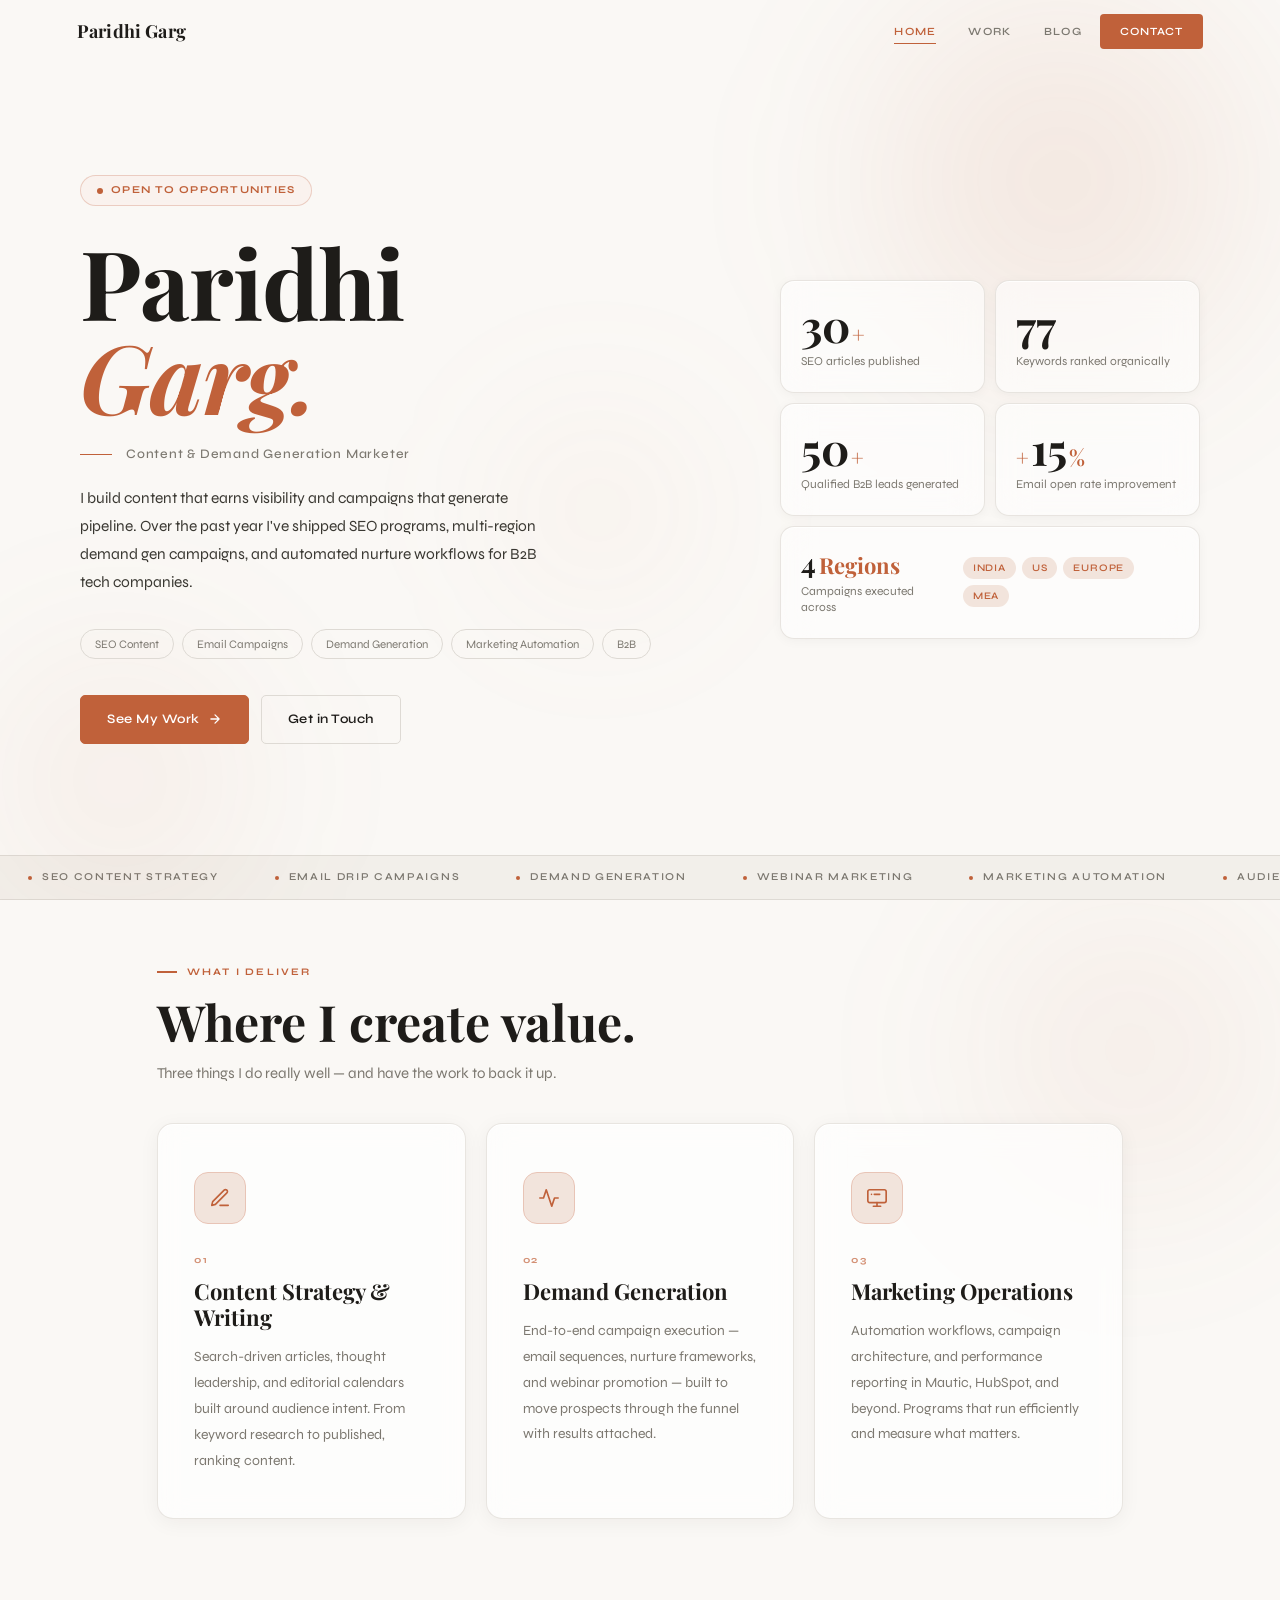
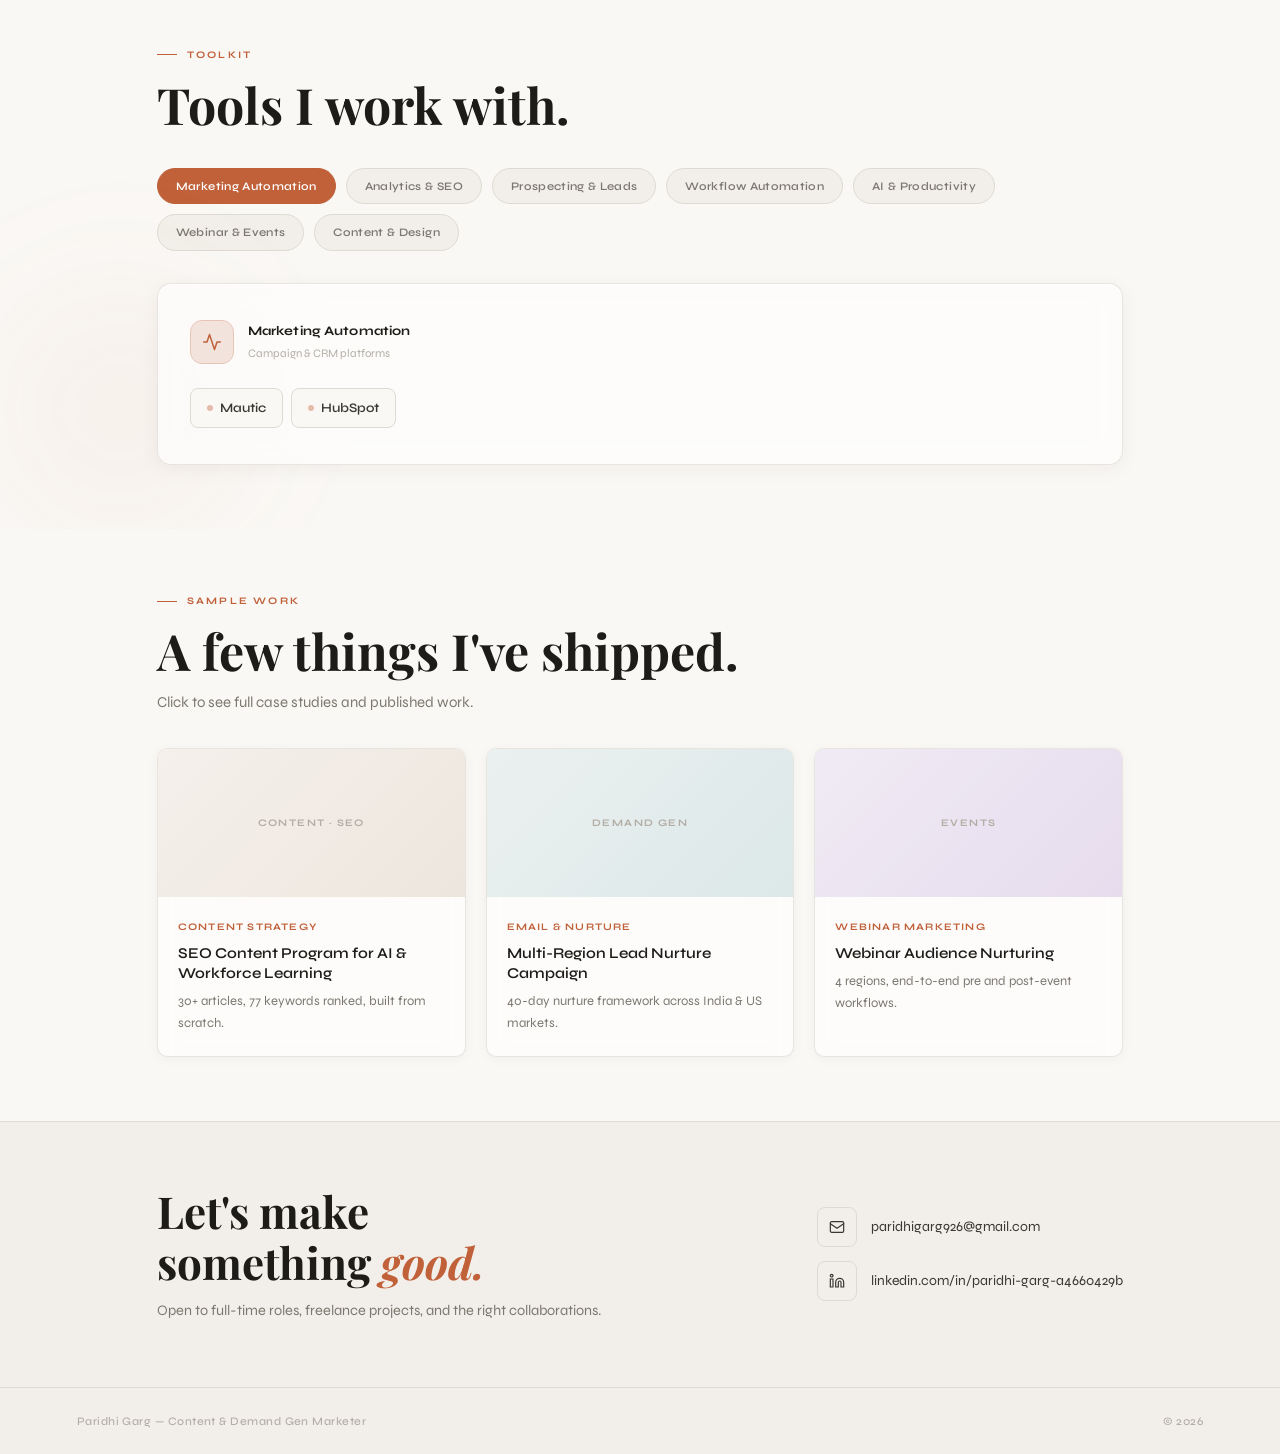
==== index.html @ 84b4db84 "Update index.html" ====
<!DOCTYPE html>
<html lang="en">
<head>
<meta charset="UTF-8">
<meta name="viewport" content="width=device-width, initial-scale=1.0">
<title>Paridhi Garg — Content & Demand Gen Marketer</title>
<link rel="preconnect" href="https://fonts.googleapis.com">
<link rel="preconnect" href="https://fonts.gstatic.com" crossorigin>
<link href="https://fonts.googleapis.com/css2?family=Playfair+Display:ital,wght@0,400;0,700;1,400;1,700&family=Syne:wght@400;500;600;700&display=swap" rel="stylesheet">
<style>
*,*::before,*::after{box-sizing:border-box;margin:0;padding:0}

:root{
  /* Palette: warm ivory + deep charcoal + terracotta accent */
  --bg:        #faf8f5;
  --bg2:       #f2efea;
  --bg3:       #e9e4dc;
  --ink:       #1e1c19;
  --ink2:      #3a3832;
  --ink3:      #7c7870;
  --ink4:      #b2ada5;
  --accent:    #c0613a;   /* terracotta */
  --accent2:   #a34f2e;
  --accent-l:  #f2e4dc;
  --accent-l2: #f9f0eb;
  --rule:      #dedad4;
  --serif:     'Playfair Display', Georgia, serif;
  --sans:      'Syne', system-ui, sans-serif;
}

html{scroll-behavior:smooth}
body{font-family:var(--sans);background:var(--bg);color:var(--ink);font-size:16px;line-height:1.6;-webkit-font-smoothing:antialiased;overflow-x:hidden}

/* ─── CURSOR ─── */
#cur{position:fixed;width:8px;height:8px;background:var(--accent);border-radius:50%;pointer-events:none;z-index:9000;transform:translate(-50%,-50%);transition:width .2s,height .2s,opacity .3s}
#cur-r{position:fixed;width:32px;height:32px;border:1.5px solid var(--accent);border-radius:50%;pointer-events:none;z-index:8999;transform:translate(-50%,-50%);opacity:.35;transition:left .12s ease,top .12s ease,width .2s,height .2s}
body:not(:hover) #cur,body:not(:hover) #cur-r{opacity:0}

/* ─── NAV ─── */
nav{
  position:fixed;top:0;left:0;right:0;z-index:200;
  height:64px;padding:0 clamp(24px,6vw,80px);
  display:flex;align-items:center;justify-content:space-between;
  transition:background .3s,border-color .3s;
  border-bottom:1px solid transparent;
  background:rgba(250,248,245,0);
}
nav.solid{background:rgba(250,248,245,.75);backdrop-filter:blur(20px);-webkit-backdrop-filter:blur(20px);border-color:rgba(222,218,212,.6)}
.nav-logo{
  font-family:var(--serif);font-size:18px;font-weight:700;
  color:var(--ink);text-decoration:none;letter-spacing:.01em;cursor:pointer
}
.nav-links{display:flex;align-items:center;gap:4px;list-style:none}
.nav-links li a{
  display:block;padding:8px 14px;
  font-size:11px;font-weight:600;letter-spacing:.12em;text-transform:uppercase;
  color:var(--ink3);text-decoration:none;cursor:pointer;
  position:relative;transition:color .2s
}
.nav-links li a::after{
  content:'';position:absolute;bottom:4px;left:14px;right:14px;
  height:1.5px;background:var(--accent);
  transform:scaleX(0);transform-origin:left;transition:transform .25s
}
.nav-links li a:hover{color:var(--ink)}
.nav-links li a.on{color:var(--accent)}
.nav-links li a.on::after{transform:scaleX(1)}
.nav-contact-btn{
  background:var(--accent);color:#fff !important;
  border-radius:4px;padding:9px 20px !important;
  letter-spacing:.08em !important;
  transition:background .2s,transform .15s !important
}
.nav-contact-btn:hover{background:var(--accent2) !important;transform:translateY(-1px)}
.nav-contact-btn::after{display:none !important}

/* ─── PAGE SYSTEM ─── */
.pg{display:none;min-height:100vh}
.pg.show{display:block}

/* ─── FADE IN ─── */
@keyframes fadeUp{from{opacity:0;transform:translateY(20px)}to{opacity:1;transform:translateY(0)}}
.pg.show>*{animation:fadeUp .45s cubic-bezier(.22,1,.36,1) both}
.pg.show>*:nth-child(2){animation-delay:.06s}
.pg.show>*:nth-child(3){animation-delay:.12s}
.pg.show>*:nth-child(4){animation-delay:.18s}
.pg.show>*:nth-child(5){animation-delay:.24s}

/* ─── SCROLL REVEAL ─── */
.rv{opacity:0;transform:translateY(22px);transition:opacity .55s ease,transform .55s ease}
.rv.in{opacity:1;transform:none}
.rv-l{opacity:0;transform:translateX(-22px);transition:opacity .55s ease,transform .55s ease}
.rv-l.in{opacity:1;transform:none}
.rv-r{opacity:0;transform:translateX(22px);transition:opacity .55s ease,transform .55s ease}
.rv-r.in{opacity:1;transform:none}

/* ─── SHARED ─── */
.wrap{max-width:1120px;margin:0 auto;padding:0 clamp(24px,6vw,80px)}
.eyebrow{
  font-size:10px;font-weight:700;letter-spacing:.22em;text-transform:uppercase;
  color:var(--accent);margin-bottom:14px;
  display:flex;align-items:center;gap:10px
}
.eyebrow::before{content:'';width:20px;height:1.5px;background:var(--accent);flex-shrink:0}
.sec-title{font-family:var(--serif);font-size:clamp(30px,4vw,50px);font-weight:700;line-height:1.1;color:var(--ink);margin-bottom:12px}
.sec-sub{font-size:15px;color:var(--ink3);font-weight:400;line-height:1.7;max-width:520px;margin-bottom:0}
hr.rule{border:none;border-top:1px solid var(--rule);margin:0 clamp(24px,6vw,80px)}

/* ─── TICKER ─── */
.ticker{overflow:hidden;background:var(--bg2);border-top:1px solid var(--rule);border-bottom:1px solid var(--rule);padding:13px 0}
.tick-track{display:flex;width:max-content;animation:tick 26s linear infinite}
.tick-track:hover{animation-play-state:paused}
.tick-item{display:flex;align-items:center;gap:10px;padding:0 28px;white-space:nowrap;font-size:10.5px;font-weight:600;letter-spacing:.16em;text-transform:uppercase;color:var(--ink3)}
.tick-dot{width:4px;height:4px;background:var(--accent);border-radius:50%;flex-shrink:0}
@keyframes tick{from{transform:translateX(0)}to{transform:translateX(-50%)}}

/* ═══════════ HOME ═══════════ */

/* hero */
.hero-wrap{
  padding-top:64px;min-height:100vh;
  display:grid;grid-template-rows:1fr auto;
  background:var(--bg);
  position:relative;overflow:hidden
}
.hero-orb{position:absolute;border-radius:50%;pointer-events:none;filter:blur(70px)}
.hero-orb-1{width:560px;height:560px;top:-100px;right:-60px;background:radial-gradient(circle,rgba(192,97,58,.13),transparent 70%);animation:orbFloat1 8s ease-in-out infinite}
.hero-orb-2{width:400px;height:400px;bottom:-80px;left:-80px;background:radial-gradient(circle,rgba(192,97,58,.08),transparent 70%);animation:orbFloat2 10s ease-in-out infinite}
.hero-orb-3{width:300px;height:300px;top:40%;left:35%;background:radial-gradient(circle,rgba(232,149,110,.07),transparent 70%);animation:orbFloat1 12s ease-in-out infinite 2s}
@keyframes orbFloat1{0%,100%{transform:translate(0,0) scale(1)}50%{transform:translate(20px,-30px) scale(1.05)}}
@keyframes orbFloat2{0%,100%{transform:translate(0,0) scale(1)}50%{transform:translate(-15px,20px) scale(1.08)}}
.hero-inner{
  display:flex;align-items:center;padding:60px clamp(24px,6vw,80px);
  position:relative;z-index:1
}
.hero-grid{
  max-width:1120px;margin:0 auto;width:100%;
  display:grid;grid-template-columns:1fr 420px;gap:72px;align-items:center
}
.hero-badge{
  display:inline-flex;align-items:center;gap:8px;
  background:rgba(249,240,235,.7);border:1px solid rgba(232,196,182,.8);
  backdrop-filter:blur(12px);-webkit-backdrop-filter:blur(12px);
  border-radius:100px;padding:6px 16px;
  font-size:10.5px;font-weight:700;letter-spacing:.12em;text-transform:uppercase;
  color:var(--accent);margin-bottom:28px
}
.pulse{width:6px;height:6px;border-radius:50%;background:var(--accent);animation:pa 2s infinite}
@keyframes pa{0%,100%{box-shadow:0 0 0 0 rgba(192,97,58,.4)}50%{box-shadow:0 0 0 6px rgba(192,97,58,0)}}
.hero-h1{
  font-family:var(--serif);
  font-size:clamp(52px,7.5vw,96px);
  font-weight:700;line-height:.98;
  color:var(--ink);margin-bottom:0;letter-spacing:-.01em
}
.hero-h1 em{font-style:italic;color:var(--accent)}
.hero-div{display:flex;align-items:center;gap:14px;margin:22px 0 20px}
.hero-div-line{width:32px;height:1.5px;background:var(--accent);flex-shrink:0}
.hero-role{font-size:13px;font-weight:500;color:var(--ink3);letter-spacing:.06em}
.hero-bio{font-size:15.5px;color:var(--ink2);line-height:1.8;max-width:480px;margin-bottom:32px;font-weight:400}
.hero-tags{display:flex;flex-wrap:wrap;gap:8px;margin-bottom:36px}
.htag{
  background:transparent;border:1px solid var(--rule);
  border-radius:100px;padding:5px 14px;
  font-size:11.5px;color:var(--ink3);
  transition:all .2s;cursor:default
}
.htag:hover{border-color:var(--accent);color:var(--accent);background:var(--accent-l2)}
.hero-btns{display:flex;gap:12px;flex-wrap:wrap}
.btn{
  display:inline-flex;align-items:center;gap:8px;
  padding:13px 26px;border-radius:5px;
  font-size:13px;font-weight:600;letter-spacing:.04em;
  text-decoration:none;cursor:pointer;transition:all .22s
}
.btn-solid{background:var(--accent);color:#fff;border:1.5px solid var(--accent)}
.btn-solid:hover{background:var(--accent2);border-color:var(--accent2);transform:translateY(-2px);box-shadow:0 8px 24px rgba(192,97,58,.25)}
.btn-solid svg{width:14px;height:14px;fill:none;stroke:#fff;stroke-width:2.2;stroke-linecap:round;stroke-linejoin:round;transition:transform .2s}
.btn-solid:hover svg{transform:translateX(3px)}
.btn-outline{background:transparent;color:var(--ink);border:1.5px solid var(--rule)}
.btn-outline:hover{border-color:var(--accent);color:var(--accent)}

/* stat cards */
.stat-grid{display:grid;grid-template-columns:1fr 1fr;gap:10px}
.sc{
  background:rgba(255,255,255,.55);border:1px solid rgba(222,218,212,.7);
  backdrop-filter:blur(16px);-webkit-backdrop-filter:blur(16px);
  border-radius:14px;padding:22px 20px;
  cursor:default;transition:transform .2s,box-shadow .2s,border-color .2s,background .2s;
  box-shadow:0 2px 12px rgba(30,28,25,.04),inset 0 1px 0 rgba(255,255,255,.8)
}
.sc:hover{transform:translateY(-3px);box-shadow:0 12px 32px rgba(30,28,25,.08),inset 0 1px 0 rgba(255,255,255,.9);border-color:rgba(232,196,182,.8);background:rgba(255,255,255,.75)}
.sc-n{font-family:var(--serif);font-size:44px;font-weight:700;color:var(--ink);line-height:1;display:flex;align-items:baseline;gap:2px}
.sc-s{font-size:22px;color:var(--accent)}
.sc-l{font-size:12px;color:var(--ink3);margin-top:6px;line-height:1.4;font-weight:400}
.sc.w2{grid-column:span 2;display:flex;align-items:center;justify-content:space-between;gap:16px}
.sc.w2 .sc-n{font-size:28px}
.rtags{display:flex;gap:6px;flex-wrap:wrap}
.rtag{font-size:10px;font-weight:600;letter-spacing:.08em;text-transform:uppercase;background:var(--accent-l);color:var(--accent);padding:3px 10px;border-radius:100px}

/* ─── deliver section ─── */
.sec-deliver{padding:64px 0;background:var(--bg);position:relative;overflow:hidden}
.sec-deliver::before{content:'';position:absolute;width:500px;height:500px;border-radius:50%;background:radial-gradient(circle,rgba(192,97,58,.07),transparent 70%);top:-100px;right:-100px;pointer-events:none;filter:blur(60px)}
.deliver-grid{
  display:grid;grid-template-columns:repeat(3,1fr);
  margin-top:36px;gap:20px
}
.dc{
  background:rgba(255,255,255,.65);border:1px solid rgba(222,218,212,.7);
  backdrop-filter:blur(14px);-webkit-backdrop-filter:blur(14px);
  border-radius:16px;padding:48px 36px 44px;
  display:flex;flex-direction:column;
  transition:transform .25s,box-shadow .25s,border-color .25s;
  cursor:default;position:relative;overflow:hidden;
  box-shadow:0 4px 20px rgba(30,28,25,.05),inset 0 1px 0 rgba(255,255,255,.9)
}
.dc:hover{transform:translateY(-5px);box-shadow:0 20px 48px rgba(30,28,25,.1),inset 0 1px 0 rgba(255,255,255,1);border-color:rgba(232,196,182,.9)}
.dc-accent-bar{
  position:absolute;top:0;left:0;right:0;height:3px;
  background:linear-gradient(90deg,var(--accent),#e8956e);
  transform:scaleX(0);transform-origin:left;transition:transform .35s
}
.dc:hover .dc-accent-bar{transform:scaleX(1)}
.dc-icon{
  width:52px;height:52px;border-radius:14px;
  background:var(--accent-l);border:1px solid #e8c4b6;
  display:flex;align-items:center;justify-content:center;
  margin-bottom:28px;flex-shrink:0;
  transition:background .25s,transform .25s
}
.dc:hover .dc-icon{background:var(--accent);transform:scale(1.06)}
.dc-icon svg{width:22px;height:22px;fill:none;stroke:var(--accent);stroke-width:1.8;stroke-linecap:round;stroke-linejoin:round;transition:stroke .25s}
.dc:hover .dc-icon svg{stroke:#fff}
.dc-num{
  font-size:10px;font-weight:700;letter-spacing:.18em;text-transform:uppercase;
  color:var(--accent);margin-bottom:10px;opacity:.7
}
.dc-title{
  font-family:var(--serif);font-size:22px;font-weight:700;
  color:var(--ink);margin-bottom:14px;line-height:1.2
}
.dc-desc{font-size:14px;color:var(--ink3);line-height:1.85;font-weight:400;flex:1}

/* ─── toolkit ─── */
.sec-toolkit{padding:64px 0;background:var(--bg);position:relative;overflow:hidden}
.sec-toolkit::before{content:'';position:absolute;width:400px;height:400px;border-radius:50%;background:radial-gradient(circle,rgba(192,97,58,.06),transparent 70%);bottom:-80px;left:-80px;pointer-events:none;filter:blur(50px)}
.toolkit-wrap{margin-top:36px}
.tk-cats-row{
  display:flex;gap:10px;flex-wrap:wrap;margin-bottom:32px
}
.tk-filter{
  padding:8px 18px;border-radius:100px;
  border:1.5px solid var(--rule);background:var(--bg2);
  font-size:11.5px;font-weight:600;color:var(--ink3);
  cursor:pointer;transition:all .2s;letter-spacing:.03em
}
.tk-filter.on,.tk-filter:hover{
  background:var(--accent);border-color:var(--accent);color:#fff
}
.tk-board{
  background:rgba(255,255,255,.6);border:1px solid rgba(222,218,212,.7);
  backdrop-filter:blur(14px);-webkit-backdrop-filter:blur(14px);
  border-radius:14px;overflow:hidden;
  box-shadow:0 4px 20px rgba(30,28,25,.05),inset 0 1px 0 rgba(255,255,255,.9)
}
.tk-panel{
  padding:36px 32px;
  display:none;
  animation:tkFade .25s ease
}
@keyframes tkFade{from{opacity:0;transform:translateY(6px)}to{opacity:1;transform:none}}
.tk-panel.on{display:block}
.tk-panel-head{
  display:flex;align-items:center;gap:14px;margin-bottom:24px
}
.tk-panel-icon{
  width:44px;height:44px;border-radius:12px;
  background:var(--accent-l);border:1px solid #e8c4b6;
  display:flex;align-items:center;justify-content:center;flex-shrink:0
}
.tk-panel-icon svg{width:20px;height:20px;fill:none;stroke:var(--accent);stroke-width:1.8;stroke-linecap:round;stroke-linejoin:round}
.tk-panel-label{
  font-size:13px;font-weight:700;color:var(--ink);letter-spacing:.01em
}
.tk-panel-sub{font-size:11.5px;color:var(--ink4);margin-top:2px;font-weight:400}
.tk-chips{display:flex;flex-wrap:wrap;gap:8px}
.tk-chip{
  background:var(--bg);border:1.5px solid var(--rule);
  border-radius:8px;padding:9px 16px;
  font-size:13px;font-weight:600;color:var(--ink2);
  transition:all .2s;cursor:default;
  display:flex;align-items:center;gap:7px
}
.tk-chip:hover{
  border-color:var(--accent);color:var(--accent);
  background:var(--accent-l2);transform:translateY(-2px)
}
.tk-chip-dot{
  width:6px;height:6px;border-radius:50%;
  background:var(--accent);opacity:.4;flex-shrink:0;transition:opacity .2s
}
.tk-chip:hover .tk-chip-dot{opacity:1}

/* ─── work preview ─── */
.sec-work-prev{padding:64px 0;background:var(--bg)}
.work-prev-grid{display:grid;grid-template-columns:repeat(3,1fr);gap:20px;margin-top:32px}
.wpc{
  background:rgba(255,255,255,.6);border:1px solid rgba(222,218,212,.7);
  backdrop-filter:blur(10px);-webkit-backdrop-filter:blur(10px);
  border-radius:10px;overflow:hidden;
  transition:transform .25s,box-shadow .25s,border-color .25s;
  cursor:pointer;box-shadow:0 2px 12px rgba(30,28,25,.04),inset 0 1px 0 rgba(255,255,255,.8)
}
.wpc:hover{transform:translateY(-4px);box-shadow:0 16px 40px rgba(30,28,25,.1),inset 0 1px 0 rgba(255,255,255,1);border-color:rgba(232,196,182,.8)}
.wpc-thumb{
  height:148px;display:flex;align-items:center;justify-content:center;
  font-size:10px;font-weight:700;letter-spacing:.14em;text-transform:uppercase;color:var(--ink4)
}
.wpc-thumb.t1{background:linear-gradient(135deg,#f5f0eb,#ede6de)}
.wpc-thumb.t2{background:linear-gradient(135deg,#ebf0f0,#dce8e8)}
.wpc-thumb.t3{background:linear-gradient(135deg,#f0ebf5,#e6dced)}
.wpc-body{padding:22px 20px}
.wpc-tag{font-size:10px;font-weight:700;letter-spacing:.12em;text-transform:uppercase;color:var(--accent);margin-bottom:8px}
.wpc-title{font-size:15px;font-weight:600;color:var(--ink);margin-bottom:8px;line-height:1.35}
.wpc-desc{font-size:13px;color:var(--ink3);line-height:1.65;font-weight:400}

/* ─── home contact strip ─── */
.sec-cstrip{padding:64px 0;background:var(--bg2);border-top:1px solid var(--rule)}
.cstrip-inner{display:flex;align-items:center;justify-content:space-between;gap:48px}
.cstrip-title{font-family:var(--serif);font-size:clamp(28px,4vw,44px);font-weight:700;line-height:1.15;color:var(--ink);margin-bottom:12px}
.cstrip-title em{font-style:italic;color:var(--accent)}
.cstrip-sub{font-size:14.5px;color:var(--ink3);font-weight:400}
.cstrip-links{display:flex;flex-direction:column;gap:14px;flex-shrink:0}
.clink{
  display:flex;align-items:center;gap:14px;
  text-decoration:none;font-size:14px;color:var(--ink2);
  transition:color .2s
}
.clink:hover{color:var(--accent)}
.clink-icon{
  width:40px;height:40px;border:1px solid var(--rule);
  border-radius:8px;display:flex;align-items:center;justify-content:center;
  flex-shrink:0;transition:border-color .2s,background .2s
}
.clink:hover .clink-icon{border-color:var(--accent);background:var(--accent-l2)}
.clink-icon svg{width:16px;height:16px;fill:none;stroke:currentColor;stroke-width:1.8;stroke-linecap:round}

/* ═══════════ WORK PAGE ═══════════ */
.work-hero{
  padding:88px clamp(24px,6vw,80px) 48px;
  background:var(--bg)
}
.work-hero-inner{max-width:1120px;margin:0 auto}

/* project accordion */
.sec-projects{padding:0 0 52px;background:var(--bg)}
.proj-list{max-width:1120px;margin:0 auto;padding:0 clamp(24px,6vw,80px);display:flex;flex-direction:column;gap:12px}
.pi{
  border:1px solid rgba(222,218,212,.7);border-radius:12px;
  background:rgba(255,255,255,.55);overflow:hidden;
  backdrop-filter:blur(10px);-webkit-backdrop-filter:blur(10px);
  transition:box-shadow .2s,border-color .2s;
  box-shadow:0 2px 10px rgba(30,28,25,.04)
}
.pi.open{box-shadow:0 8px 32px rgba(30,28,25,.09);border-color:rgba(232,196,182,.8)}
.pi-hd{
  display:grid;grid-template-columns:52px 1fr auto;
  align-items:center;gap:20px;padding:26px 28px;
  cursor:pointer;transition:background .2s
}
.pi-hd:hover{background:var(--bg)}
.pi-n{
  font-family:var(--serif);font-size:34px;font-weight:700;
  color:var(--rule);line-height:1;transition:color .2s
}
.pi.open .pi-n,.pi-hd:hover .pi-n{color:var(--accent)}
.pi-tag{font-size:10px;font-weight:700;letter-spacing:.14em;text-transform:uppercase;color:var(--accent);margin-bottom:4px}
.pi-title{font-family:var(--serif);font-size:20px;font-weight:700;color:var(--ink);line-height:1.25}
.pi-tog{
  width:32px;height:32px;border-radius:50%;
  border:1.5px solid var(--rule);
  display:flex;align-items:center;justify-content:center;
  flex-shrink:0;color:var(--ink3);font-size:20px;line-height:1;
  transition:all .25s
}
.pi.open .pi-tog{background:var(--accent);border-color:var(--accent);color:#fff;transform:rotate(45deg)}
.pi-bd{display:none;padding:0 28px 28px;border-top:1px solid var(--rule);margin:0 14px}
.pi-bd.open{display:grid;grid-template-columns:1fr 1fr 1fr;gap:28px;padding-top:28px}
.pc-lbl{font-size:9.5px;font-weight:700;letter-spacing:.18em;text-transform:uppercase;color:var(--ink4);margin-bottom:12px;padding-bottom:8px;border-bottom:1px solid var(--rule)}
.pc p{font-size:14px;color:var(--ink2);line-height:1.75}
.pc ul{list-style:none}
.pc li{font-size:14px;color:var(--ink2);padding:6px 0;border-bottom:1px solid var(--bg2);display:flex;gap:10px;align-items:flex-start}
.pc li::before{content:'→';color:var(--accent);flex-shrink:0;font-size:11px;margin-top:3px;font-weight:700}
.ipills{display:flex;flex-wrap:wrap;gap:8px}
.ip{background:var(--accent-l);color:var(--accent);font-size:11.5px;font-weight:600;padding:5px 13px;border-radius:100px}

/* published articles */
.sec-articles{padding:52px 0;background:var(--bg2);border-top:1px solid var(--rule)}
.articles-inner{max-width:1120px;margin:0 auto;padding:0 clamp(24px,6vw,80px)}
.art-tabs{display:flex;gap:4px;background:var(--bg);border:1px solid var(--rule);border-radius:8px;padding:5px;width:fit-content;margin:36px 0}
.atab{padding:8px 20px;border-radius:5px;border:none;font-size:11px;font-weight:700;letter-spacing:.08em;text-transform:uppercase;cursor:pointer;background:transparent;color:var(--ink3);transition:all .2s}
.atab.on{background:var(--accent);color:#fff}
.apane{display:none}
.apane.on{display:block}
.art-grid{display:grid;grid-template-columns:repeat(3,1fr);gap:14px}
.art-card{
  background:var(--bg);border:1px solid var(--rule);
  border-radius:10px;padding:24px;
  text-decoration:none;color:inherit;
  display:flex;flex-direction:column;justify-content:space-between;
  min-height:185px;transition:all .22s;position:relative;overflow:hidden
}
.art-card::before{
  content:'';position:absolute;top:0;left:0;bottom:0;width:3px;
  background:var(--accent);transform:scaleY(0);transform-origin:bottom;transition:transform .3s
}
.art-card:hover{transform:translateY(-3px);box-shadow:0 14px 36px rgba(30,28,25,.08);border-color:transparent}
.art-card:hover::before{transform:scaleY(1)}
.art-tag{font-size:10px;font-weight:700;color:var(--accent);letter-spacing:.12em;text-transform:uppercase;margin-bottom:10px}
.art-title{font-family:var(--serif);font-size:18px;font-weight:700;line-height:1.3;color:var(--ink);flex:1}
.art-foot{display:flex;justify-content:space-between;align-items:center;margin-top:16px}
.art-rank{font-size:10.5px;background:var(--accent-l);color:var(--accent);padding:3px 10px;border-radius:3px;font-weight:600}
.art-arrow{font-size:17px;color:var(--ink4);transition:transform .2s,color .2s}
.art-card:hover .art-arrow{transform:translate(3px,-3px);color:var(--accent)}
.asset-grid{display:grid;grid-template-columns:1fr 1fr;gap:10px}
.asc{
  background:var(--bg);border:1px solid var(--rule);
  border-radius:10px;padding:18px 20px;
  display:flex;align-items:center;gap:14px;transition:all .2s
}
.asc:hover{border-color:var(--accent);background:var(--accent-l2);transform:translateX(3px)}
.asc-ic{
  width:38px;height:38px;border-radius:8px;
  background:var(--bg2);display:flex;align-items:center;justify-content:center;
  flex-shrink:0;transition:background .2s
}
.asc:hover .asc-ic{background:var(--accent)}
.asc-ic svg{width:17px;height:17px;fill:none;stroke:var(--ink2);stroke-width:1.8;stroke-linecap:round;transition:stroke .2s}
.asc:hover .asc-ic svg{stroke:#fff}
.asc-title{font-size:13.5px;font-weight:600;color:var(--ink)}
.asc-sub{font-size:11.5px;color:var(--ink4);margin-top:2px}

/* ═══════════ BLOG PAGE ═══════════ */
.blog-hero{padding:88px clamp(24px,6vw,80px) 48px;background:var(--bg)}
.blog-hero-inner{max-width:1120px;margin:0 auto}
.blog-entries{
  max-width:1120px;margin:0 auto;
  padding:0 clamp(24px,6vw,80px) 80px;
  display:flex;flex-direction:column
}
.be{
  display:grid;grid-template-columns:72px 1fr 130px;
  gap:28px;align-items:start;
  padding:36px 0;border-bottom:1px solid var(--rule)
}
.be:first-child{border-top:1px solid var(--rule)}
.be:hover .be-title{color:var(--accent)}
.be-num{
  font-family:var(--serif);font-size:38px;font-weight:700;
  font-style:italic;color:var(--bg3);line-height:1.05;
  transition:color .2s;padding-top:2px
}
.be:hover .be-num{color:var(--accent-l)}
.be-tag{font-size:10px;font-weight:700;letter-spacing:.14em;text-transform:uppercase;color:var(--accent);margin-bottom:7px}
.be-title{font-family:var(--serif);font-size:23px;font-weight:700;color:var(--ink);line-height:1.25;margin-bottom:10px;transition:color .2s}
.be-exc{font-size:14px;color:var(--ink3);line-height:1.7;font-weight:400}
.be-pill{
  display:inline-block;font-size:10px;font-weight:700;
  letter-spacing:.1em;text-transform:uppercase;
  padding:5px 12px;border-radius:100px;
  background:var(--bg2);color:var(--ink4);border:1px solid var(--rule);
  margin-top:4px
}
.be-pill.soon{background:var(--accent-l2);color:var(--accent);border-color:#e8c4b6}

/* ═══════════ CONTACT PAGE ═══════════ */
.contact-pg{
  min-height:calc(100vh - 64px);padding-top:64px;
  display:flex;flex-direction:column;justify-content:center;
  background:var(--bg)
}
.contact-inner{
  max-width:1120px;margin:0 auto;
  padding:52px clamp(24px,6vw,80px);
  display:grid;grid-template-columns:1fr 1fr;gap:80px;align-items:center
}
.contact-left{}
.contact-h{font-family:var(--serif);font-size:clamp(36px,5.5vw,68px);font-weight:700;line-height:1.05;color:var(--ink);margin-bottom:20px;letter-spacing:-.01em}
.contact-h em{font-style:italic;color:var(--accent)}
.contact-sub{font-size:15px;color:var(--ink3);line-height:1.75;max-width:420px;font-weight:400}
.contact-cards{display:flex;flex-direction:column;gap:14px}
.ccard{
  display:flex;align-items:center;gap:18px;
  padding:20px 24px;
  background:rgba(255,255,255,.55);
  border:1px solid rgba(222,218,212,.7);
  backdrop-filter:blur(14px);-webkit-backdrop-filter:blur(14px);
  border-radius:12px;
  text-decoration:none;transition:all .22s;
  position:relative;overflow:hidden;
  box-shadow:0 2px 14px rgba(30,28,25,.05),inset 0 1px 0 rgba(255,255,255,.8)
}
.ccard::before{content:'';position:absolute;inset:0;background:var(--accent-l2);transform:translateX(-100%);transition:transform .3s}
.ccard:hover{border-color:rgba(232,196,182,.9);transform:translateX(4px);box-shadow:0 8px 28px rgba(30,28,25,.1)}
.ccard:hover::before{transform:translateX(0)}
.ccard-ic{
  width:44px;height:44px;border:1px solid var(--rule);
  border-radius:10px;display:flex;align-items:center;justify-content:center;
  flex-shrink:0;position:relative;z-index:1;
  background:var(--bg);transition:all .2s
}
.ccard:hover .ccard-ic{border-color:#e8c4b6;background:var(--accent-l)}
.ccard-ic svg{width:18px;height:18px;fill:none;stroke:var(--ink2);stroke-width:1.8;stroke-linecap:round;transition:stroke .2s}
.ccard:hover .ccard-ic svg{stroke:var(--accent)}
.ccard-txt{position:relative;z-index:1}
.ccard-lbl{font-size:10px;color:var(--ink4);text-transform:uppercase;letter-spacing:.12em;font-weight:700}
.ccard-val{font-size:15px;color:var(--ink);font-weight:500}

/* ─── FOOTER ─── */
.site-footer{
  border-top:1px solid var(--rule);
  padding:24px clamp(24px,6vw,80px);
  display:flex;align-items:center;justify-content:space-between;
  background:var(--bg2)
}
.ft-text,.ft-yr{font-size:11.5px;color:var(--ink4);font-weight:500;letter-spacing:.04em}

/* ─── MOBILE NAV ─── */
.hamburger{
  display:none;flex-direction:column;justify-content:center;gap:5px;
  width:40px;height:40px;cursor:pointer;z-index:300;
  background:none;border:none;padding:4px;flex-shrink:0
}
.hamburger span{
  display:block;height:2px;border-radius:2px;
  background:var(--ink);transition:all .3s ease
}
.hamburger span:nth-child(1){width:22px}
.hamburger span:nth-child(2){width:16px}
.hamburger span:nth-child(3){width:22px}
.hamburger.open span:nth-child(1){transform:translateY(7px) rotate(45deg);width:22px}
.hamburger.open span:nth-child(2){opacity:0;transform:translateX(-8px)}
.hamburger.open span:nth-child(3){transform:translateY(-7px) rotate(-45deg);width:22px}

.mobile-menu{
  display:none;position:fixed;top:64px;left:0;right:0;z-index:190;
  background:rgba(250,248,245,.97);backdrop-filter:blur(20px);-webkit-backdrop-filter:blur(20px);
  border-bottom:1px solid var(--rule);
  flex-direction:column;padding:8px 0 16px;
  box-shadow:0 8px 32px rgba(30,28,25,.1)
}
.mobile-menu.open{display:flex}
.mobile-menu a{
  display:block;padding:14px clamp(24px,6vw,80px);
  font-size:13px;font-weight:600;letter-spacing:.1em;text-transform:uppercase;
  color:var(--ink3);text-decoration:none;cursor:pointer;
  transition:color .2s,background .2s;border:none;background:none
}
.mobile-menu a:hover{color:var(--accent);background:var(--accent-l2)}
.mobile-menu a.on{color:var(--accent)}
.mobile-menu .mob-contact{
  margin:8px clamp(24px,6vw,80px) 0;
  background:var(--accent);color:#fff !important;
  border-radius:6px;padding:14px 20px;text-align:center
}
.mobile-menu .mob-contact:hover{background:var(--accent2)}

/* ─── RESPONSIVE ─── */
@media(max-width:900px){
  .hero-grid,.contact-inner{grid-template-columns:1fr;gap:48px}
  .deliver-grid,.work-prev-grid{grid-template-columns:1fr}
  .pi-bd.open,.art-grid{grid-template-columns:1fr 1fr}
  .cstrip-inner{flex-direction:column;align-items:flex-start}
  .be{grid-template-columns:48px 1fr;gap:16px}
  .be-pill{display:none}
  .nav-links{display:none}
  .hamburger{display:flex}
}
@media(max-width:580px){
  .stat-grid{grid-template-columns:1fr 1fr}
  .art-grid,.pi-bd.open,.asset-grid{grid-template-columns:1fr}
}
</style>
</head>
<body>

<div id="cur"></div>
<div id="cur-r"></div>

<!-- ═══ NAV ═══ -->
<nav id="nav">
  <span class="nav-logo" onclick="go('home')">Paridhi Garg</span>
  <ul class="nav-links">
    <li><a id="nl-home" class="on" onclick="go('home')">Home</a></li>
    <li><a id="nl-work" onclick="go('work')">Work</a></li>
    <li><a id="nl-blog" onclick="go('blog')">Blog</a></li>
    <li><a id="nl-contact" class="nav-contact-btn" onclick="go('contact')">Contact</a></li>
  </ul>
  <button class="hamburger" id="hamburger" onclick="toggleMenu()" aria-label="Open menu">
    <span></span><span></span><span></span>
  </button>
</nav>

<!-- ═══ MOBILE MENU ═══ -->
<div class="mobile-menu" id="mobile-menu">
  <a id="ml-home" class="on" onclick="go('home');toggleMenu()">Home</a>
  <a id="ml-work" onclick="go('work');toggleMenu()">Work</a>
  <a id="ml-blog" onclick="go('blog');toggleMenu()">Blog</a>
  <a id="ml-contact" class="mob-contact" onclick="go('contact');toggleMenu()">Contact</a>
</div>

<!-- ═══════════════════════ HOME PAGE ═══════════════════════ -->
<div class="pg show" id="pg-home">

  <!-- HERO -->
  <div class="hero-wrap">
    <div class="hero-orb hero-orb-1"></div>
    <div class="hero-orb hero-orb-2"></div>
    <div class="hero-orb hero-orb-3"></div>
    <div class="hero-inner">
      <div class="hero-grid">
        <div>
          <div class="hero-badge"><div class="pulse"></div>Open to Opportunities</div>
          <h1 class="hero-h1">Paridhi<br><em>Garg.</em></h1>
          <div class="hero-div"><div class="hero-div-line"></div><span class="hero-role">Content & Demand Generation Marketer</span></div>
          <p class="hero-bio">I build content that earns visibility and campaigns that generate pipeline. Over the past year I've shipped SEO programs, multi-region demand gen campaigns, and automated nurture workflows for B2B tech companies.</p>
          <div class="hero-tags">
            <span class="htag">SEO Content</span>
            <span class="htag">Email Campaigns</span>
            <span class="htag">Demand Generation</span>
            <span class="htag">Marketing Automation</span>
            <span class="htag">B2B</span>
          </div>
          <div class="hero-btns">
            <span class="btn btn-solid" onclick="go('work')">See My Work <svg viewBox="0 0 24 24"><path d="M5 12h14M12 5l7 7-7 7"/></svg></span>
            <span class="btn btn-outline" onclick="go('contact')">Get in Touch</span>
          </div>
        </div>
        <div>
          <div class="stat-grid">
            <div class="sc"><div class="sc-n"><span class="cnt" data-to="30">0</span><span class="sc-s">+</span></div><div class="sc-l">SEO articles published</div></div>
            <div class="sc"><div class="sc-n"><span class="cnt" data-to="77">0</span></div><div class="sc-l">Keywords ranked organically</div></div>
            <div class="sc"><div class="sc-n"><span class="cnt" data-to="50">0</span><span class="sc-s">+</span></div><div class="sc-l">Qualified B2B leads generated</div></div>
            <div class="sc"><div class="sc-n"><span class="sc-s">+</span><span class="cnt" data-to="15">0</span><span class="sc-s">%</span></div><div class="sc-l">Email open rate improvement</div></div>
            <div class="sc w2">
              <div><div class="sc-n"><span class="cnt" data-to="4">0</span><span class="sc-s">&thinsp;Regions</span></div><div class="sc-l">Campaigns executed across</div></div>
              <div class="rtags"><span class="rtag">India</span><span class="rtag">US</span><span class="rtag">Europe</span><span class="rtag">MEA</span></div>
            </div>
          </div>
        </div>
      </div>
    </div>
    <div class="ticker">
      <div class="tick-track">
        <span class="tick-item"><span class="tick-dot"></span>SEO Content Strategy</span>
        <span class="tick-item"><span class="tick-dot"></span>Email Drip Campaigns</span>
        <span class="tick-item"><span class="tick-dot"></span>Demand Generation</span>
        <span class="tick-item"><span class="tick-dot"></span>Webinar Marketing</span>
        <span class="tick-item"><span class="tick-dot"></span>Marketing Automation</span>
        <span class="tick-item"><span class="tick-dot"></span>Audience Segmentation</span>
        <span class="tick-item"><span class="tick-dot"></span>Performance Analytics</span>
        <span class="tick-item"><span class="tick-dot"></span>B2B Lead Nurturing</span>
        <span class="tick-item"><span class="tick-dot"></span>SEO Content Strategy</span>
        <span class="tick-item"><span class="tick-dot"></span>Email Drip Campaigns</span>
        <span class="tick-item"><span class="tick-dot"></span>Demand Generation</span>
        <span class="tick-item"><span class="tick-dot"></span>Webinar Marketing</span>
        <span class="tick-item"><span class="tick-dot"></span>Marketing Automation</span>
        <span class="tick-item"><span class="tick-dot"></span>Audience Segmentation</span>
        <span class="tick-item"><span class="tick-dot"></span>Performance Analytics</span>
        <span class="tick-item"><span class="tick-dot"></span>B2B Lead Nurturing</span>
      </div>
    </div>
  </div>

  <!-- WHAT I DELIVER -->
  <div class="sec-deliver">
    <div class="wrap">
      <div class="eyebrow rv">What I Deliver</div>
      <h2 class="sec-title rv">Where I create value.</h2>
      <p class="sec-sub rv">Three things I do really well — and have the work to back it up.</p>
      <div class="deliver-grid rv">
        <div class="dc">
          <div class="dc-accent-bar"></div>
          <div class="dc-icon"><svg viewBox="0 0 24 24"><path d="M12 20h9"/><path d="M16.5 3.5a2.121 2.121 0 013 3L7 19l-4 1 1-4L16.5 3.5z"/></svg></div>
          <div class="dc-num">01</div>
          <div class="dc-title">Content Strategy & Writing</div>
          <div class="dc-desc">Search-driven articles, thought leadership, and editorial calendars built around audience intent. From keyword research to published, ranking content.</div>
        </div>
        <div class="dc">
          <div class="dc-accent-bar"></div>
          <div class="dc-icon"><svg viewBox="0 0 24 24"><path d="M22 12h-4l-3 9L9 3l-3 9H2"/></svg></div>
          <div class="dc-num">02</div>
          <div class="dc-title">Demand Generation</div>
          <div class="dc-desc">End-to-end campaign execution — email sequences, nurture frameworks, and webinar promotion — built to move prospects through the funnel with results attached.</div>
        </div>
        <div class="dc">
          <div class="dc-accent-bar"></div>
          <div class="dc-icon"><svg viewBox="0 0 24 24"><rect x="2" y="3" width="20" height="14" rx="2"/><path d="M8 21h8M12 17v4"/><path d="M6 8h.01M9 8h6"/></svg></div>
          <div class="dc-num">03</div>
          <div class="dc-title">Marketing Operations</div>
          <div class="dc-desc">Automation workflows, campaign architecture, and performance reporting in Mautic, HubSpot, and beyond. Programs that run efficiently and measure what matters.</div>
        </div>
      </div>
    </div>
  </div>

  <!-- TOOLKIT -->
  <div class="sec-toolkit">
    <div class="wrap">
      <div class="eyebrow rv">Toolkit</div>
      <h2 class="sec-title rv">Tools I work with.</h2>
      <div class="toolkit-wrap rv">
        <div class="tk-cats-row">
          <div class="tk-filter on" onclick="tkFilter(this,'tk-automation')">Marketing Automation</div>
          <div class="tk-filter" onclick="tkFilter(this,'tk-seo')">Analytics & SEO</div>
          <div class="tk-filter" onclick="tkFilter(this,'tk-leads')">Prospecting & Leads</div>
          <div class="tk-filter" onclick="tkFilter(this,'tk-workflow')">Workflow Automation</div>
          <div class="tk-filter" onclick="tkFilter(this,'tk-ai')">AI & Productivity</div>
          <div class="tk-filter" onclick="tkFilter(this,'tk-events')">Webinar & Events</div>
          <div class="tk-filter" onclick="tkFilter(this,'tk-content')">Content & Design</div>
        </div>
        <div class="tk-board">

          <div class="tk-panel on" id="tk-automation">
            <div class="tk-panel-head">
              <div class="tk-panel-icon"><svg viewBox="0 0 24 24"><path d="M22 12h-4l-3 9L9 3l-3 9H2"/></svg></div>
              <div><div class="tk-panel-label">Marketing Automation</div><div class="tk-panel-sub">Campaign & CRM platforms</div></div>
            </div>
            <div class="tk-chips">
              <div class="tk-chip"><span class="tk-chip-dot"></span>Mautic</div>
              <div class="tk-chip"><span class="tk-chip-dot"></span>HubSpot</div>
            </div>
          </div>

          <div class="tk-panel" id="tk-seo">
            <div class="tk-panel-head">
              <div class="tk-panel-icon"><svg viewBox="0 0 24 24"><circle cx="11" cy="11" r="8"/><path d="M21 21l-4.35-4.35"/></svg></div>
              <div><div class="tk-panel-label">Analytics & SEO</div><div class="tk-panel-sub">Data, rankings & performance</div></div>
            </div>
            <div class="tk-chips">
              <div class="tk-chip"><span class="tk-chip-dot"></span>SEMrush</div>
              <div class="tk-chip"><span class="tk-chip-dot"></span>Google Analytics 4</div>
              <div class="tk-chip"><span class="tk-chip-dot"></span>Google Ads</div>
              <div class="tk-chip"><span class="tk-chip-dot"></span>Search Console</div>
            </div>
          </div>

          <div class="tk-panel" id="tk-leads">
            <div class="tk-panel-head">
              <div class="tk-panel-icon"><svg viewBox="0 0 24 24"><path d="M17 21v-2a4 4 0 00-4-4H5a4 4 0 00-4 4v2"/><circle cx="9" cy="7" r="4"/><path d="M23 21v-2a4 4 0 00-3-3.87M16 3.13a4 4 0 010 7.75"/></svg></div>
              <div><div class="tk-panel-label">Prospecting & Leads</div><div class="tk-panel-sub">Outreach & enrichment tools</div></div>
            </div>
            <div class="tk-chips">
              <div class="tk-chip"><span class="tk-chip-dot"></span>Apollo.io</div>
              <div class="tk-chip"><span class="tk-chip-dot"></span>Clay</div>
              <div class="tk-chip"><span class="tk-chip-dot"></span>Email Bison</div>
              <div class="tk-chip"><span class="tk-chip-dot"></span>AI Ark</div>
            </div>
          </div>

          <div class="tk-panel" id="tk-workflow">
            <div class="tk-panel-head">
              <div class="tk-panel-icon"><svg viewBox="0 0 24 24"><path d="M5 12h14M12 5l7 7-7 7"/></svg></div>
              <div><div class="tk-panel-label">Workflow Automation</div><div class="tk-panel-sub">No-code process builders</div></div>
            </div>
            <div class="tk-chips">
              <div class="tk-chip"><span class="tk-chip-dot"></span>Zapier</div>
              <div class="tk-chip"><span class="tk-chip-dot"></span>n8n</div>
            </div>
          </div>

          <div class="tk-panel" id="tk-ai">
            <div class="tk-panel-head">
              <div class="tk-panel-icon"><svg viewBox="0 0 24 24"><path d="M12 2a10 10 0 1010 10A10 10 0 0012 2z"/><path d="M12 8v4l3 3"/></svg></div>
              <div><div class="tk-panel-label">AI & Productivity</div><div class="tk-panel-sub">Research, writing & planning</div></div>
            </div>
            <div class="tk-chips">
              <div class="tk-chip"><span class="tk-chip-dot"></span>ChatGPT</div>
              <div class="tk-chip"><span class="tk-chip-dot"></span>Claude</div>
              <div class="tk-chip"><span class="tk-chip-dot"></span>Gemini</div>
              <div class="tk-chip"><span class="tk-chip-dot"></span>Notion</div>
            </div>
          </div>

          <div class="tk-panel" id="tk-events">
            <div class="tk-panel-head">
              <div class="tk-panel-icon"><svg viewBox="0 0 24 24"><path d="M15 10l4.553-2.07A1 1 0 0121 8.87V15.13a1 1 0 01-1.447.9L15 14M3 8a2 2 0 012-2h10a2 2 0 012 2v8a2 2 0 01-2 2H5a2 2 0 01-2-2z"/></svg></div>
              <div><div class="tk-panel-label">Webinar & Events</div><div class="tk-panel-sub">Virtual event management</div></div>
            </div>
            <div class="tk-chips">
              <div class="tk-chip"><span class="tk-chip-dot"></span>GoTo Webinar</div>
            </div>
          </div>

          <div class="tk-panel" id="tk-content">
            <div class="tk-panel-head">
              <div class="tk-panel-icon"><svg viewBox="0 0 24 24"><path d="M12 20h9"/><path d="M16.5 3.5a2.121 2.121 0 013 3L7 19l-4 1 1-4L16.5 3.5z"/></svg></div>
              <div><div class="tk-panel-label">Content & Design</div><div class="tk-panel-sub">Creation & publishing tools</div></div>
            </div>
            <div class="tk-chips">
              <div class="tk-chip"><span class="tk-chip-dot"></span>Canva</div>
              <div class="tk-chip"><span class="tk-chip-dot"></span>Excel</div>
              <div class="tk-chip"><span class="tk-chip-dot"></span>CMS Platforms</div>
            </div>
          </div>

        </div>
      </div>
    </div>
  </div>

  <!-- WORK PREVIEW -->
  <div class="sec-work-prev">
    <div class="wrap">
      <div class="eyebrow rv">Sample Work</div>
      <h2 class="sec-title rv">A few things I've shipped.</h2>
      <p class="sec-sub rv" style="margin-bottom:0">Click to see full case studies and published work.</p>
      <div class="work-prev-grid rv">
        <div class="wpc" onclick="go('work')">
          <div class="wpc-thumb t1">Content · SEO</div>
          <div class="wpc-body"><div class="wpc-tag">Content Strategy</div><div class="wpc-title">SEO Content Program for AI & Workforce Learning</div><div class="wpc-desc">30+ articles, 77 keywords ranked, built from scratch.</div></div>
        </div>
        <div class="wpc" onclick="go('work')">
          <div class="wpc-thumb t2">Demand Gen</div>
          <div class="wpc-body"><div class="wpc-tag">Email & Nurture</div><div class="wpc-title">Multi-Region Lead Nurture Campaign</div><div class="wpc-desc">40-day nurture framework across India & US markets.</div></div>
        </div>
        <div class="wpc" onclick="go('work')">
          <div class="wpc-thumb t3">Events</div>
          <div class="wpc-body"><div class="wpc-tag">Webinar Marketing</div><div class="wpc-title">Webinar Audience Nurturing</div><div class="wpc-desc">4 regions, end-to-end pre and post-event workflows.</div></div>
        </div>
      </div>
    </div>
  </div>

  <!-- CONTACT STRIP -->
  <div class="sec-cstrip">
    <div class="wrap">
      <div class="cstrip-inner rv">
        <div>
          <div class="cstrip-title">Let's make<br>something <em>good.</em></div>
          <div class="cstrip-sub">Open to full-time roles, freelance projects, and the right collaborations.</div>
        </div>
        <div class="cstrip-links">
          <a class="clink" href="mailto:paridhigarg926@gmail.com">
            <span class="clink-icon"><svg viewBox="0 0 24 24"><rect x="2" y="4" width="20" height="16" rx="2"/><path d="M2 7l10 7 10-7"/></svg></span>
            paridhigarg926@gmail.com
          </a>
          <a class="clink" href="https://www.linkedin.com/in/paridhi-garg-a4660429b" target="_blank">
            <span class="clink-icon"><svg viewBox="0 0 24 24"><path d="M16 8a6 6 0 016 6v7h-4v-7a2 2 0 00-4 0v7h-4v-7a6 6 0 016-6zM2 9h4v12H2z"/><circle cx="4" cy="4" r="2"/></svg></span>
            linkedin.com/in/paridhi-garg-a4660429b
          </a>
        </div>
      </div>
    </div>
  </div>

  <footer class="site-footer"><span class="ft-text">Paridhi Garg — Content & Demand Gen Marketer</span><span class="ft-yr">© 2026</span></footer>
</div>


<!-- ═══════════════════════ WORK PAGE ═══════════════════════ -->
<div class="pg" id="pg-work">
  <div class="work-hero">
    <div class="work-hero-inner">
      <div class="eyebrow">Work</div>
      <h1 class="sec-title" style="font-size:clamp(36px,5vw,64px);max-width:640px;line-height:1.05">Real work.<br>Defined scope.<br><em style="font-style:italic;color:var(--accent)">Measurable impact.</em></h1>
      <p class="sec-sub" style="margin-top:16px">Projects with context, contribution, and outcomes — plus published articles you can read right now.</p>
    </div>
  </div>

  <div class="sec-projects">
    <div class="proj-list">
      <div class="pi open rv" id="p1">
        <div class="pi-hd" onclick="toggleP('p1')">
          <div class="pi-n">01</div>
          <div><div class="pi-tag">Content Marketing · SEO</div><div class="pi-title">SEO Content Program for AI & Workforce Learning</div></div>
          <div class="pi-tog">+</div>
        </div>
        <div class="pi-bd open" id="p1-b">
          <div class="pc"><div class="pc-lbl">Overview</div><p>Developed and executed an SEO-focused content initiative to increase organic visibility around AI, workforce development, cloud training, and enterprise learning topics.</p></div>
          <div class="pc"><div class="pc-lbl">My Contribution</div><ul><li>Keyword research & content opportunity analysis</li><li>Competitive content benchmarking</li><li>SEO blog creation & on-page optimization</li><li>Performance monitoring via SEMrush</li></ul></div>
          <div class="pc"><div class="pc-lbl">Impact</div><div class="ipills"><span class="ip">30+ SEO articles</span><span class="ip">77 keywords ranked</span><span class="ip">High-intent visibility</span></div></div>
        </div>
      </div>
      <div class="pi rv" id="p2">
        <div class="pi-hd" onclick="toggleP('p2')">
          <div class="pi-n">02</div>
          <div><div class="pi-tag">Demand Generation · Email</div><div class="pi-title">Multi-Region Lead Nurture Campaign</div></div>
          <div class="pi-tog">+</div>
        </div>
        <div class="pi-bd" id="p2-b">
          <div class="pc"><div class="pc-lbl">Overview</div><p>Designed and executed a 40-day nurture framework converting engaged prospects into qualified opportunities across India and the United States.</p></div>
          <div class="pc"><div class="pc-lbl">My Contribution</div><ul><li>Audience segmentation strategy</li><li>Campaign architecture design</li><li>Email sequence planning & copywriting</li><li>Mautic workflow implementation</li><li>Regional messaging customization</li></ul></div>
          <div class="pc"><div class="pc-lbl">Impact</div><div class="ipills"><span class="ip">Behavioural segmentation</span><span class="ip">Scalable workflows</span><span class="ip">Automated lead progression</span></div></div>
        </div>
      </div>
      <div class="pi rv" id="p3">
        <div class="pi-hd" onclick="toggleP('p3')">
          <div class="pi-n">03</div>
          <div><div class="pi-tag">Events · Webinar Marketing</div><div class="pi-title">Webinar Marketing & Audience Nurturing</div></div>
          <div class="pi-tog">+</div>
        </div>
        <div class="pi-bd" id="p3-b">
          <div class="pc"><div class="pc-lbl">Overview</div><p>Managed webinar communication workflows supporting audiences across India, US, Europe, and MEA — from awareness to post-event engagement.</p></div>
          <div class="pc"><div class="pc-lbl">My Contribution</div><ul><li>Webinar promotion planning</li><li>Awareness and reminder campaigns</li><li>Registration nurture workflows</li><li>Post-event engagement programs</li><li>Campaign scheduling and coordination</li></ul></div>
          <div class="pc"><div class="pc-lbl">Impact</div><div class="ipills"><span class="ip">Standardized processes</span><span class="ip">4 regions covered</span><span class="ip">Structured nurture journeys</span></div></div>
        </div>
      </div>
    </div>
  </div>

  <div class="sec-articles">
    <div class="articles-inner">
      <div class="eyebrow rv">Published Work</div>
      <h2 class="sec-title rv">Samples from the field.</h2>
      <div class="art-tabs rv">
        <button class="atab on" onclick="switchTab(this,'ac')">Content & SEO</button>
        <button class="atab" onclick="switchTab(this,'aa')">Campaign Assets</button>
      </div>
      <div class="apane on" id="ac">
        <div class="art-grid">
          <a href="https://www.nplus.global/blogs/best-ai-learning-platforms-in-2026/" target="_blank" rel="nofollow noreferrer" class="art-card rv">
            <div><div class="art-tag">SEO · Writing</div><div class="art-title">Best AI Learning Platforms in 2026</div></div>
            <div class="art-foot"><span class="art-rank">Pos. 26 · Vol 880</span><span class="art-arrow">↗</span></div>
          </a>
          <a href="https://www.nplus.global/blogs/how-to-learn-artificial-intelligence/" target="_blank" rel="nofollow noreferrer" class="art-card rv">
            <div><div class="art-tag">SEO · Writing</div><div class="art-title">How to Learn Artificial Intelligence</div></div>
            <div class="art-foot"><span class="art-rank">Vol 5.4K · KD 80</span><span class="art-arrow">↗</span></div>
          </a>
          <a href="https://www.nplus.global/blogs/top-10-applications-of-artificial-intelligence/" target="_blank" rel="nofollow noreferrer" class="art-card rv">
            <div><div class="art-tag">SEO · Writing</div><div class="art-title">Top 10 Applications of Artificial Intelligence</div></div>
            <div class="art-foot"><span class="art-rank">Pos. 23 · Vol 49.5K</span><span class="art-arrow">↗</span></div>
          </a>
          <a href="https://www.nplus.global/blogs/ai-skills-in-demand/" target="_blank" rel="nofollow noreferrer" class="art-card rv">
            <div><div class="art-tag">SEO · Writing</div><div class="art-title">AI Skills in Demand</div></div>
            <div class="art-foot"><span class="art-rank">Pos. 23 · Vol 30</span><span class="art-arrow">↗</span></div>
          </a>
          <a href="https://www.nplus.global/blogs/subscription-based-learning-platforms/" target="_blank" rel="nofollow noreferrer" class="art-card rv">
            <div><div class="art-tag">SEO · Writing</div><div class="art-title">Subscription-Based Learning Platforms</div></div>
            <div class="art-foot"><span class="art-rank">Pos. 4 · Vol 50</span><span class="art-arrow">↗</span></div>
          </a>
          <a href="https://www.nplus.global/blogs/what-are-ai-virtual-assistants-and-how-can-businesses-benefit-from-them/" target="_blank" rel="nofollow noreferrer" class="art-card rv">
            <div><div class="art-tag">SEO · Writing</div><div class="art-title">AI Virtual Assistants & Business Applications</div></div>
            <div class="art-foot"><span class="art-rank">Pos. 43 · Vol 40</span><span class="art-arrow">↗</span></div>
          </a>
        </div>
        <p style="margin-top:14px;font-size:12px;color:var(--ink4);font-weight:500">77 total keyword positions tracked via Semrush.</p>
      </div>
      <div class="apane" id="aa">
        <div class="asset-grid">
          <div class="asc rv"><div class="asc-ic"><svg viewBox="0 0 24 24"><rect x="3" y="3" width="18" height="18" rx="2"/><path d="M9 9h6M9 12h6M9 15h4"/></svg></div><div><div class="asc-title">Lead Nurture Workflow Architecture</div><div class="asc-sub">Demand Generation · Mautic</div></div></div>
          <div class="asc rv"><div class="asc-ic"><svg viewBox="0 0 24 24"><rect x="2" y="3" width="20" height="18" rx="2"/><path d="M8 3v18M2 9h20"/></svg></div><div><div class="asc-title">Multi-Region Email Campaign Framework</div><div class="asc-sub">India & US · 4 campaigns</div></div></div>
          <div class="asc rv"><div class="asc-ic"><svg viewBox="0 0 24 24"><rect x="3" y="4" width="18" height="18" rx="2"/><path d="M16 2v4M8 2v4M3 10h18"/></svg></div><div><div class="asc-title">Webinar Promotion Calendar</div><div class="asc-sub">4 regions · 8 webinars</div></div></div>
          <div class="asc rv"><div class="asc-ic"><svg viewBox="0 0 24 24"><circle cx="9" cy="7" r="4"/><circle cx="17" cy="11" r="3"/><path d="M2 21v-2a4 4 0 014-4h6"/></svg></div><div><div class="asc-title">Audience Segmentation Strategy</div><div class="asc-sub">Behavioural · Engagement-based</div></div></div>
          <div class="asc rv"><div class="asc-ic"><svg viewBox="0 0 24 24"><path d="M4 6h16M4 12h16M4 18h7"/></svg></div><div><div class="asc-title">Email Campaign Designs</div><div class="asc-sub">B2B · India & US tone variants</div></div></div>
          <div class="asc rv"><div class="asc-ic"><svg viewBox="0 0 24 24"><path d="M3 17l4-8 4 4 3-5 4 9"/></svg></div><div><div class="asc-title">Campaign Send Calendar</div><div class="asc-sub">4 campaigns · April–May 2026</div></div></div>
        </div>
      </div>
    </div>
  </div>

  <footer class="site-footer"><span class="ft-text">Paridhi Garg — Content & Demand Gen Marketer</span><span class="ft-yr">© 2026</span></footer>
</div>


<!-- ═══════════════════════ BLOG PAGE ═══════════════════════ -->
<div class="pg" id="pg-blog">
  <div class="blog-hero">
    <div class="blog-hero-inner">
      <div class="eyebrow">Writing</div>
      <h1 class="sec-title" style="font-size:clamp(36px,5vw,64px);line-height:1.05">Articles &<br><em style="font-style:italic;color:var(--accent)">essays.</em></h1>
      <p class="sec-sub" style="margin-top:16px">Thinking out loud about content, campaigns, and the craft of building audiences. New pieces when I have something worth saying.</p>
    </div>
  </div>
  <div class="blog-entries">
    <div class="be rv">
      <div class="be-num">01</div>
      <div>
        <div class="be-tag">Demand Gen</div>
        <div class="be-title">What actually moves the needle in B2B demand gen</div>
        <div class="be-exc">The tactics that generate real pipeline vs. the ones that look good in reports — and how to tell the difference before you waste a quarter on the wrong channel.</div>
      </div>
      <div><span class="be-pill soon">Coming soon</span></div>
    </div>
    <div class="be rv">
      <div class="be-num">02</div>
      <div>
        <div class="be-tag">Content Strategy</div>
        <div class="be-title">How I think about content calendars — it's not a schedule</div>
        <div class="be-exc">Most content calendars are just task lists with dates. The ones that work are strategic documents tied to business goals, seasonal moments, and audience signals.</div>
      </div>
      <div><span class="be-pill soon">Coming soon</span></div>
    </div>
    <div class="be rv">
      <div class="be-num">03</div>
      <div>
        <div class="be-tag">Career</div>
        <div class="be-title">Year one in marketing — what I learned, what surprised me</div>
        <div class="be-exc">Honest notes from my first year as a full-time marketer: what the job description left out, which skills actually mattered, and what I'd do differently.</div>
      </div>
      <div><span class="be-pill soon">Coming soon</span></div>
    </div>
  </div>
  <footer class="site-footer"><span class="ft-text">Paridhi Garg — Content & Demand Gen Marketer</span><span class="ft-yr">© 2026</span></footer>
</div>


<!-- ═══════════════════════ CONTACT PAGE ═══════════════════════ -->
<div class="pg" id="pg-contact">
  <div class="contact-pg">
    <div class="contact-inner">
      <div class="contact-left">
        <div class="eyebrow">Let's Connect</div>
        <h1 class="contact-h">Open to the<br>right <em>conversations.</em></h1>
        <p class="contact-sub">Whether you're hiring, have a project in mind, or just want to talk marketing — I'm always up for a good conversation.</p>
      </div>
      <div class="contact-cards">
        <a class="ccard" href="mailto:paridhigarg926@gmail.com">
          <div class="ccard-ic"><svg viewBox="0 0 24 24"><rect x="2" y="4" width="20" height="16" rx="2"/><path d="M2 7l10 7 10-7"/></svg></div>
          <div class="ccard-txt"><div class="ccard-lbl">Email</div><div class="ccard-val">paridhigarg926@gmail.com</div></div>
        </a>
        <a class="ccard" href="https://www.linkedin.com/in/paridhi-garg-a4660429b" target="_blank">
          <div class="ccard-ic"><svg viewBox="0 0 24 24"><path d="M16 8a6 6 0 016 6v7h-4v-7a2 2 0 00-4 0v7h-4v-7a6 6 0 016-6zM2 9h4v12H2z"/><circle cx="4" cy="4" r="2"/></svg></div>
          <div class="ccard-txt"><div class="ccard-lbl">LinkedIn</div><div class="ccard-val">linkedin.com/in/paridhi-garg-a4660429b</div></div>
        </a>
      </div>
    </div>
  </div>
  <footer class="site-footer"><span class="ft-text">Paridhi Garg — Content & Demand Gen Marketer</span><span class="ft-yr">© 2026</span></footer>
</div>


<script>
// ─ CURSOR
const cur=document.getElementById('cur'),curR=document.getElementById('cur-r');
let mx=0,my=0,rx=0,ry=0;
document.addEventListener('mousemove',e=>{mx=e.clientX;my=e.clientY;cur.style.left=mx+'px';cur.style.top=my+'px';});
(function loop(){rx+=(mx-rx)*.12;ry+=(my-ry)*.12;curR.style.left=rx+'px';curR.style.top=ry+'px';requestAnimationFrame(loop);})();
document.querySelectorAll('a,.btn,.sc,.art-card,.asc,.pi-hd,.wpc,.ccard,.tool,.htag,.be').forEach(el=>{
  el.addEventListener('mouseenter',()=>{cur.style.width='16px';cur.style.height='16px';curR.style.width='48px';curR.style.height='48px';});
  el.addEventListener('mouseleave',()=>{cur.style.width='8px';cur.style.height='8px';curR.style.width='32px';curR.style.height='32px';});
});

// ─ NAV SOLID on any scroll
window.addEventListener('scroll',()=>{
  document.getElementById('nav').classList.toggle('solid',window.scrollY>10);
},{passive:true});

// ─ PAGE NAVIGATION
function go(id){
  document.querySelectorAll('.pg').forEach(p=>p.classList.remove('show'));
  document.querySelectorAll('.nav-links li a').forEach(a=>a.classList.remove('on'));
  document.querySelectorAll('.mobile-menu a:not(.mob-contact)').forEach(a=>a.classList.remove('on'));
  document.getElementById('pg-'+id).classList.add('show');
  const nl=document.getElementById('nl-'+id);if(nl)nl.classList.add('on');
  const ml=document.getElementById('ml-'+id);if(ml)ml.classList.add('on');
  window.scrollTo({top:0,behavior:'instant'});
  setTimeout(initReveal,50);
}

// ─ MOBILE MENU TOGGLE
function toggleMenu(){
  document.getElementById('hamburger').classList.toggle('open');
  document.getElementById('mobile-menu').classList.toggle('open');
}

// ─ SCROLL REVEAL
function initReveal(){
  const obs=new IntersectionObserver(entries=>{
    entries.forEach(e=>{if(e.isIntersecting){e.target.classList.add('in');obs.unobserve(e.target);}});
  },{threshold:.1});
  document.querySelectorAll('.pg.show .rv,.pg.show .rv-l,.pg.show .rv-r').forEach((el,i)=>{
    if(!el.classList.contains('in')){el.style.transitionDelay=(i%6)*.07+'s';obs.observe(el);}
  });
}
initReveal();

// ─ COUNTER ANIMATION
function animCount(el){
  const t=+el.dataset.to;let c=0;
  const iv=setInterval(()=>{c+=t/80;if(c>=t){c=t;clearInterval(iv);}el.textContent=Math.floor(c);},16);
}
const cobs=new IntersectionObserver(entries=>{
  entries.forEach(e=>{if(e.isIntersecting){e.target.querySelectorAll('.cnt').forEach(animCount);cobs.unobserve(e.target);}});
},{threshold:.3});
const sg=document.querySelector('.stat-grid');if(sg)cobs.observe(sg);

// ─ ACCORDION
function toggleP(id){
  const item=document.getElementById(id),body=document.getElementById(id+'-b'),isOpen=item.classList.contains('open');
  document.querySelectorAll('.pi').forEach(el=>{el.classList.remove('open');el.querySelector('.pi-bd').classList.remove('open');});
  if(!isOpen){item.classList.add('open');body.classList.add('open');}
}

// ─ TABS
function switchTab(btn,paneId){
  btn.closest('.articles-inner').querySelectorAll('.atab').forEach(b=>b.classList.remove('on'));
  btn.closest('.articles-inner').querySelectorAll('.apane').forEach(p=>p.classList.remove('on'));
  btn.classList.add('on');
  document.getElementById(paneId).classList.add('on');
}

// ─ TOOLKIT FILTER
function tkFilter(btn,panelId){
  btn.closest('.toolkit-wrap').querySelectorAll('.tk-filter').forEach(b=>b.classList.remove('on'));
  btn.closest('.toolkit-wrap').querySelectorAll('.tk-panel').forEach(p=>p.classList.remove('on'));
  btn.classList.add('on');
  document.getElementById(panelId).classList.add('on');
}
</script>
</body>
</html>
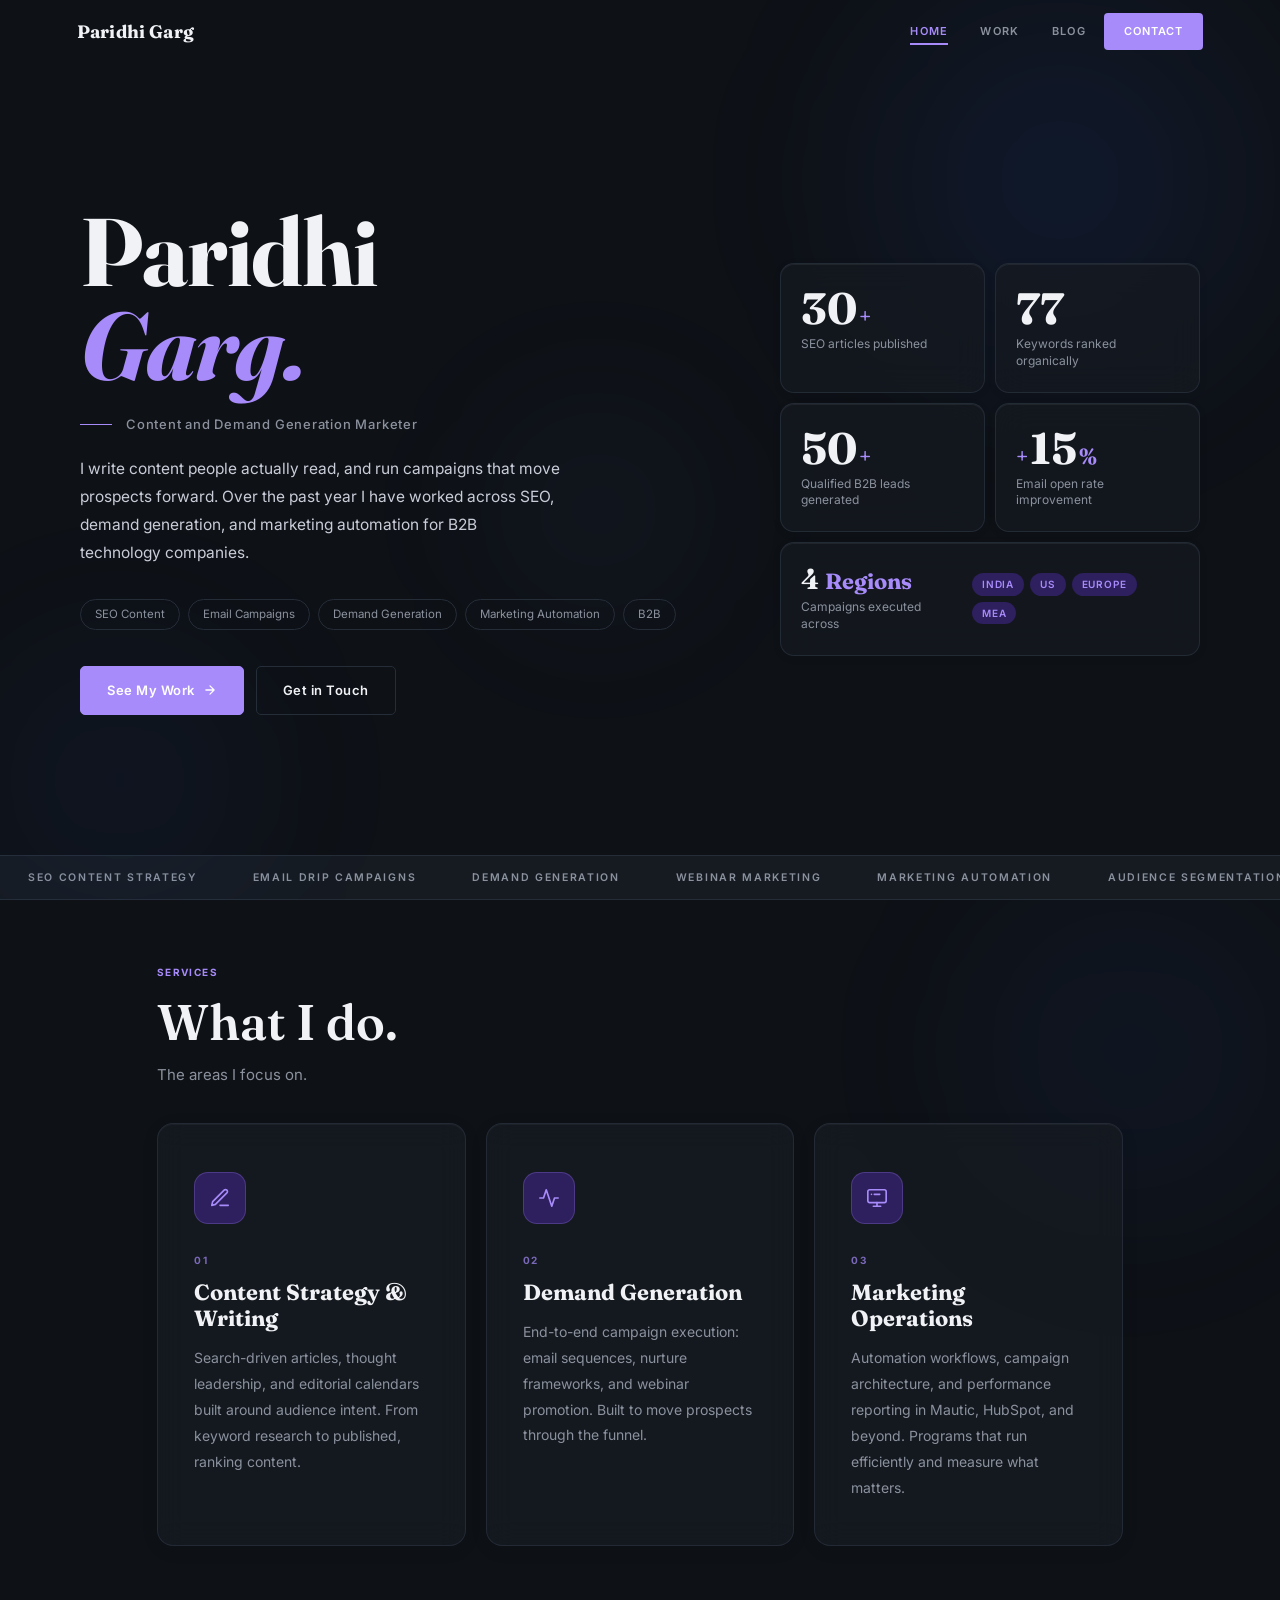
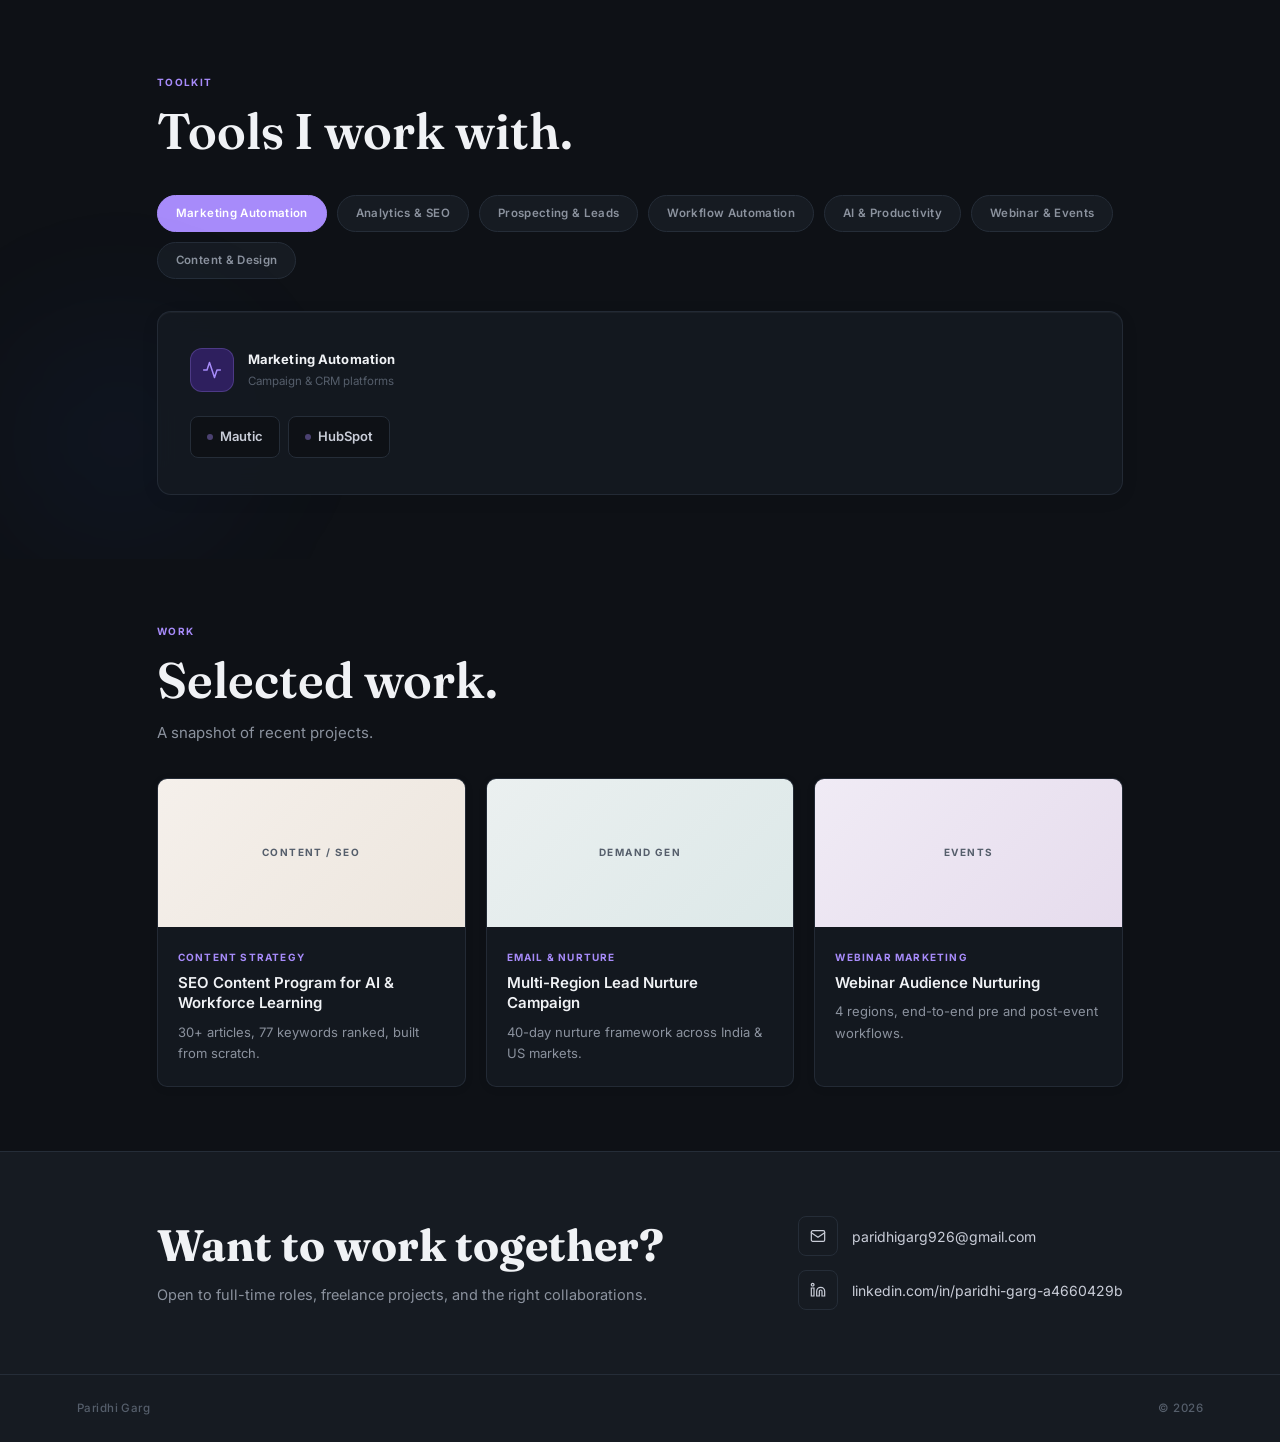
==== commit 78a2bdb6: "Update index.html" ====
--- a/index.html
+++ b/index.html
@@ -3,33 +3,33 @@
 <head>
 <meta charset="UTF-8">
 <meta name="viewport" content="width=device-width, initial-scale=1.0">
-<title>Paridhi Garg — Content & Demand Gen Marketer</title>
+<title>Paridhi Garg</title>
 <link rel="preconnect" href="https://fonts.googleapis.com">
 <link rel="preconnect" href="https://fonts.gstatic.com" crossorigin>
-<link href="https://fonts.googleapis.com/css2?family=Playfair+Display:ital,wght@0,400;0,700;1,400;1,700&family=Syne:wght@400;500;600;700&display=swap" rel="stylesheet">
+<link href="https://fonts.googleapis.com/css2?family=Fraunces:ital,opsz,wght@0,9..144,300;0,9..144,400;0,9..144,600;1,9..144,300;1,9..144,400;1,9..144,600&family=Inter:wght@300;400;500;600&display=swap" rel="stylesheet">
 <style>
 *,*::before,*::after{box-sizing:border-box;margin:0;padding:0}
 
 :root{
-  /* Palette: warm ivory + deep charcoal + terracotta accent */
-  --bg:        #faf8f5;
-  --bg2:       #f2efea;
-  --bg3:       #e9e4dc;
-  --ink:       #1e1c19;
-  --ink2:      #3a3832;
-  --ink3:      #7c7870;
-  --ink4:      #b2ada5;
-  --accent:    #c0613a;   /* terracotta */
-  --accent2:   #a34f2e;
-  --accent-l:  #f2e4dc;
-  --accent-l2: #f9f0eb;
-  --rule:      #dedad4;
-  --serif:     'Playfair Display', Georgia, serif;
-  --sans:      'Syne', system-ui, sans-serif;
+  /* Palette: white + navy + slate blue */
+  --bg:        #0e1116;
+  --bg2:       #161b22;
+  --bg3:       #1e2530;
+  --ink:       #f0f2f5;
+  --ink2:      #c9cdd8;
+  --ink3:      #8b929e;
+  --ink4:      #555e6b;
+  --accent:    #a78bfa;   /* violet */
+  --accent2:   #8b5cf6;
+  --accent-l:  #2e1f5e;
+  --accent-l2: #1e1538;
+  --rule:      #252d38;
+  --serif:     'Fraunces', Georgia, serif;
+  --sans:      'Inter', system-ui, sans-serif;
 }
 
 html{scroll-behavior:smooth}
-body{font-family:var(--sans);background:var(--bg);color:var(--ink);font-size:16px;line-height:1.6;-webkit-font-smoothing:antialiased;overflow-x:hidden}
+body{font-family:var(--sans);background:var(--bg);color:var(--ink);font-size:16px;line-height:1.65;-webkit-font-smoothing:antialiased;overflow-x:hidden}
 
 /* ─── CURSOR ─── */
 #cur{position:fixed;width:8px;height:8px;background:var(--accent);border-radius:50%;pointer-events:none;z-index:9000;transform:translate(-50%,-50%);transition:width .2s,height .2s,opacity .3s}
@@ -43,9 +43,9 @@
   display:flex;align-items:center;justify-content:space-between;
   transition:background .3s,border-color .3s;
   border-bottom:1px solid transparent;
-  background:rgba(250,248,245,0);
-}
-nav.solid{background:rgba(250,248,245,.75);backdrop-filter:blur(20px);-webkit-backdrop-filter:blur(20px);border-color:rgba(222,218,212,.6)}
+  background:rgba(14,17,22,0);
+}
+nav.solid{background:rgba(14,17,22,.92);backdrop-filter:blur(20px);-webkit-backdrop-filter:blur(20px);border-color:rgba(37,45,56,.8)}
 .nav-logo{
   font-family:var(--serif);font-size:18px;font-weight:700;
   color:var(--ink);text-decoration:none;letter-spacing:.01em;cursor:pointer
@@ -97,12 +97,12 @@
 /* ─── SHARED ─── */
 .wrap{max-width:1120px;margin:0 auto;padding:0 clamp(24px,6vw,80px)}
 .eyebrow{
-  font-size:10px;font-weight:700;letter-spacing:.22em;text-transform:uppercase;
+  font-size:10px;font-weight:700;letter-spacing:.14em;text-transform:uppercase;
   color:var(--accent);margin-bottom:14px;
-  display:flex;align-items:center;gap:10px
-}
-.eyebrow::before{content:'';width:20px;height:1.5px;background:var(--accent);flex-shrink:0}
-.sec-title{font-family:var(--serif);font-size:clamp(30px,4vw,50px);font-weight:700;line-height:1.1;color:var(--ink);margin-bottom:12px}
+  display:block
+}
+.eyebrow::before{display:none}
+.sec-title{font-family:var(--serif);font-size:clamp(30px,4vw,50px);font-weight:600;line-height:1.1;color:var(--ink);margin-bottom:12px}
 .sec-sub{font-size:15px;color:var(--ink3);font-weight:400;line-height:1.7;max-width:520px;margin-bottom:0}
 hr.rule{border:none;border-top:1px solid var(--rule);margin:0 clamp(24px,6vw,80px)}
 
@@ -110,7 +110,7 @@
 .ticker{overflow:hidden;background:var(--bg2);border-top:1px solid var(--rule);border-bottom:1px solid var(--rule);padding:13px 0}
 .tick-track{display:flex;width:max-content;animation:tick 26s linear infinite}
 .tick-track:hover{animation-play-state:paused}
-.tick-item{display:flex;align-items:center;gap:10px;padding:0 28px;white-space:nowrap;font-size:10.5px;font-weight:600;letter-spacing:.16em;text-transform:uppercase;color:var(--ink3)}
+.tick-item{display:block;padding:0 28px;white-space:nowrap;font-size:10.5px;font-weight:600;letter-spacing:.16em;text-transform:uppercase;color:var(--ink3)}
 .tick-dot{width:4px;height:4px;background:var(--accent);border-radius:50%;flex-shrink:0}
 @keyframes tick{from{transform:translateX(0)}to{transform:translateX(-50%)}}
 
@@ -124,9 +124,9 @@
   position:relative;overflow:hidden
 }
 .hero-orb{position:absolute;border-radius:50%;pointer-events:none;filter:blur(70px)}
-.hero-orb-1{width:560px;height:560px;top:-100px;right:-60px;background:radial-gradient(circle,rgba(192,97,58,.13),transparent 70%);animation:orbFloat1 8s ease-in-out infinite}
-.hero-orb-2{width:400px;height:400px;bottom:-80px;left:-80px;background:radial-gradient(circle,rgba(192,97,58,.08),transparent 70%);animation:orbFloat2 10s ease-in-out infinite}
-.hero-orb-3{width:300px;height:300px;top:40%;left:35%;background:radial-gradient(circle,rgba(232,149,110,.07),transparent 70%);animation:orbFloat1 12s ease-in-out infinite 2s}
+.hero-orb-1{width:560px;height:560px;top:-100px;right:-60px;background:radial-gradient(circle,rgba(37,99,235,.13),transparent 70%);animation:orbFloat1 8s ease-in-out infinite}
+.hero-orb-2{width:400px;height:400px;bottom:-80px;left:-80px;background:radial-gradient(circle,rgba(37,99,235,.08),transparent 70%);animation:orbFloat2 10s ease-in-out infinite}
+.hero-orb-3{width:300px;height:300px;top:40%;left:35%;background:radial-gradient(circle,rgba(96,165,250,.07),transparent 70%);animation:orbFloat1 12s ease-in-out infinite 2s}
 @keyframes orbFloat1{0%,100%{transform:translate(0,0) scale(1)}50%{transform:translate(20px,-30px) scale(1.05)}}
 @keyframes orbFloat2{0%,100%{transform:translate(0,0) scale(1)}50%{transform:translate(-15px,20px) scale(1.08)}}
 .hero-inner{
@@ -146,7 +146,7 @@
   color:var(--accent);margin-bottom:28px
 }
 .pulse{width:6px;height:6px;border-radius:50%;background:var(--accent);animation:pa 2s infinite}
-@keyframes pa{0%,100%{box-shadow:0 0 0 0 rgba(192,97,58,.4)}50%{box-shadow:0 0 0 6px rgba(192,97,58,0)}}
+@keyframes pa{0%,100%{box-shadow:0 0 0 0 rgba(37,99,235,.4)}50%{box-shadow:0 0 0 6px rgba(37,99,235,0)}}
 .hero-h1{
   font-family:var(--serif);
   font-size:clamp(52px,7.5vw,96px);
@@ -174,7 +174,7 @@
   text-decoration:none;cursor:pointer;transition:all .22s
 }
 .btn-solid{background:var(--accent);color:#fff;border:1.5px solid var(--accent)}
-.btn-solid:hover{background:var(--accent2);border-color:var(--accent2);transform:translateY(-2px);box-shadow:0 8px 24px rgba(192,97,58,.25)}
+.btn-solid:hover{background:var(--accent2);border-color:var(--accent2);transform:translateY(-2px);box-shadow:0 8px 24px rgba(167,139,250,.25)}
 .btn-solid svg{width:14px;height:14px;fill:none;stroke:#fff;stroke-width:2.2;stroke-linecap:round;stroke-linejoin:round;transition:transform .2s}
 .btn-solid:hover svg{transform:translateX(3px)}
 .btn-outline{background:transparent;color:var(--ink);border:1.5px solid var(--rule)}
@@ -183,13 +183,13 @@
 /* stat cards */
 .stat-grid{display:grid;grid-template-columns:1fr 1fr;gap:10px}
 .sc{
-  background:rgba(255,255,255,.55);border:1px solid rgba(222,218,212,.7);
+  background:rgba(22,27,34,.7);border:1px solid rgba(37,45,56,.9);
   backdrop-filter:blur(16px);-webkit-backdrop-filter:blur(16px);
   border-radius:14px;padding:22px 20px;
   cursor:default;transition:transform .2s,box-shadow .2s,border-color .2s,background .2s;
-  box-shadow:0 2px 12px rgba(30,28,25,.04),inset 0 1px 0 rgba(255,255,255,.8)
-}
-.sc:hover{transform:translateY(-3px);box-shadow:0 12px 32px rgba(30,28,25,.08),inset 0 1px 0 rgba(255,255,255,.9);border-color:rgba(232,196,182,.8);background:rgba(255,255,255,.75)}
+  box-shadow:0 2px 12px rgba(0,0,0,.04),inset 0 1px 0 rgba(255,255,255,.06)
+}
+.sc:hover{transform:translateY(-3px);box-shadow:0 12px 32px rgba(0,0,0,.08),inset 0 1px 0 rgba(255,255,255,.04);border-color:rgba(232,196,182,.8);background:rgba(22,27,34,.9)}
 .sc-n{font-family:var(--serif);font-size:44px;font-weight:700;color:var(--ink);line-height:1;display:flex;align-items:baseline;gap:2px}
 .sc-s{font-size:22px;color:var(--accent)}
 .sc-l{font-size:12px;color:var(--ink3);margin-top:6px;line-height:1.4;font-weight:400}
@@ -200,30 +200,30 @@
 
 /* ─── deliver section ─── */
 .sec-deliver{padding:64px 0;background:var(--bg);position:relative;overflow:hidden}
-.sec-deliver::before{content:'';position:absolute;width:500px;height:500px;border-radius:50%;background:radial-gradient(circle,rgba(192,97,58,.07),transparent 70%);top:-100px;right:-100px;pointer-events:none;filter:blur(60px)}
+.sec-deliver::before{content:'';position:absolute;width:500px;height:500px;border-radius:50%;background:radial-gradient(circle,rgba(37,99,235,.07),transparent 70%);top:-100px;right:-100px;pointer-events:none;filter:blur(60px)}
 .deliver-grid{
   display:grid;grid-template-columns:repeat(3,1fr);
   margin-top:36px;gap:20px
 }
 .dc{
-  background:rgba(255,255,255,.65);border:1px solid rgba(222,218,212,.7);
+  background:rgba(22,27,34,.85);border:1px solid rgba(37,45,56,.9);
   backdrop-filter:blur(14px);-webkit-backdrop-filter:blur(14px);
   border-radius:16px;padding:48px 36px 44px;
   display:flex;flex-direction:column;
   transition:transform .25s,box-shadow .25s,border-color .25s;
   cursor:default;position:relative;overflow:hidden;
-  box-shadow:0 4px 20px rgba(30,28,25,.05),inset 0 1px 0 rgba(255,255,255,.9)
-}
-.dc:hover{transform:translateY(-5px);box-shadow:0 20px 48px rgba(30,28,25,.1),inset 0 1px 0 rgba(255,255,255,1);border-color:rgba(232,196,182,.9)}
+  box-shadow:0 4px 20px rgba(0,0,0,.05),inset 0 1px 0 rgba(255,255,255,.04)
+}
+.dc:hover{transform:translateY(-5px);box-shadow:0 20px 48px rgba(0,0,0,.1),inset 0 1px 0 rgba(255,255,255,.06);border-color:rgba(232,196,182,.9)}
 .dc-accent-bar{
   position:absolute;top:0;left:0;right:0;height:3px;
-  background:linear-gradient(90deg,var(--accent),#e8956e);
+  background:linear-gradient(90deg,var(--accent),#60a5fa);
   transform:scaleX(0);transform-origin:left;transition:transform .35s
 }
 .dc:hover .dc-accent-bar{transform:scaleX(1)}
 .dc-icon{
   width:52px;height:52px;border-radius:14px;
-  background:var(--accent-l);border:1px solid #e8c4b6;
+  background:var(--accent-l);border:1px solid rgba(167,139,250,.25);
   display:flex;align-items:center;justify-content:center;
   margin-bottom:28px;flex-shrink:0;
   transition:background .25s,transform .25s
@@ -243,7 +243,7 @@
 
 /* ─── toolkit ─── */
 .sec-toolkit{padding:64px 0;background:var(--bg);position:relative;overflow:hidden}
-.sec-toolkit::before{content:'';position:absolute;width:400px;height:400px;border-radius:50%;background:radial-gradient(circle,rgba(192,97,58,.06),transparent 70%);bottom:-80px;left:-80px;pointer-events:none;filter:blur(50px)}
+.sec-toolkit::before{content:'';position:absolute;width:400px;height:400px;border-radius:50%;background:radial-gradient(circle,rgba(37,99,235,.06),transparent 70%);bottom:-80px;left:-80px;pointer-events:none;filter:blur(50px)}
 .toolkit-wrap{margin-top:36px}
 .tk-cats-row{
   display:flex;gap:10px;flex-wrap:wrap;margin-bottom:32px
@@ -258,10 +258,10 @@
   background:var(--accent);border-color:var(--accent);color:#fff
 }
 .tk-board{
-  background:rgba(255,255,255,.6);border:1px solid rgba(222,218,212,.7);
+  background:rgba(22,27,34,.8);border:1px solid rgba(37,45,56,.9);
   backdrop-filter:blur(14px);-webkit-backdrop-filter:blur(14px);
   border-radius:14px;overflow:hidden;
-  box-shadow:0 4px 20px rgba(30,28,25,.05),inset 0 1px 0 rgba(255,255,255,.9)
+  box-shadow:0 4px 20px rgba(0,0,0,.05),inset 0 1px 0 rgba(255,255,255,.04)
 }
 .tk-panel{
   padding:36px 32px;
@@ -275,7 +275,7 @@
 }
 .tk-panel-icon{
   width:44px;height:44px;border-radius:12px;
-  background:var(--accent-l);border:1px solid #e8c4b6;
+  background:var(--accent-l);border:1px solid rgba(167,139,250,.25);
   display:flex;align-items:center;justify-content:center;flex-shrink:0
 }
 .tk-panel-icon svg{width:20px;height:20px;fill:none;stroke:var(--accent);stroke-width:1.8;stroke-linecap:round;stroke-linejoin:round}
@@ -305,13 +305,13 @@
 .sec-work-prev{padding:64px 0;background:var(--bg)}
 .work-prev-grid{display:grid;grid-template-columns:repeat(3,1fr);gap:20px;margin-top:32px}
 .wpc{
-  background:rgba(255,255,255,.6);border:1px solid rgba(222,218,212,.7);
+  background:rgba(22,27,34,.8);border:1px solid rgba(37,45,56,.9);
   backdrop-filter:blur(10px);-webkit-backdrop-filter:blur(10px);
   border-radius:10px;overflow:hidden;
   transition:transform .25s,box-shadow .25s,border-color .25s;
-  cursor:pointer;box-shadow:0 2px 12px rgba(30,28,25,.04),inset 0 1px 0 rgba(255,255,255,.8)
-}
-.wpc:hover{transform:translateY(-4px);box-shadow:0 16px 40px rgba(30,28,25,.1),inset 0 1px 0 rgba(255,255,255,1);border-color:rgba(232,196,182,.8)}
+  cursor:pointer;box-shadow:0 2px 12px rgba(0,0,0,.04),inset 0 1px 0 rgba(255,255,255,.06)
+}
+.wpc:hover{transform:translateY(-4px);box-shadow:0 16px 40px rgba(0,0,0,.1),inset 0 1px 0 rgba(255,255,255,.06);border-color:rgba(232,196,182,.8)}
 .wpc-thumb{
   height:148px;display:flex;align-items:center;justify-content:center;
   font-size:10px;font-weight:700;letter-spacing:.14em;text-transform:uppercase;color:var(--ink4)
@@ -356,13 +356,13 @@
 .sec-projects{padding:0 0 52px;background:var(--bg)}
 .proj-list{max-width:1120px;margin:0 auto;padding:0 clamp(24px,6vw,80px);display:flex;flex-direction:column;gap:12px}
 .pi{
-  border:1px solid rgba(222,218,212,.7);border-radius:12px;
-  background:rgba(255,255,255,.55);overflow:hidden;
+  border:1px solid rgba(37,45,56,.9);border-radius:12px;
+  background:rgba(22,27,34,.7);overflow:hidden;
   backdrop-filter:blur(10px);-webkit-backdrop-filter:blur(10px);
   transition:box-shadow .2s,border-color .2s;
-  box-shadow:0 2px 10px rgba(30,28,25,.04)
-}
-.pi.open{box-shadow:0 8px 32px rgba(30,28,25,.09);border-color:rgba(232,196,182,.8)}
+  box-shadow:0 2px 10px rgba(0,0,0,.04)
+}
+.pi.open{box-shadow:0 8px 32px rgba(0,0,0,.09);border-color:rgba(232,196,182,.8)}
 .pi-hd{
   display:grid;grid-template-columns:52px 1fr auto;
   align-items:center;gap:20px;padding:26px 28px;
@@ -414,7 +414,7 @@
   content:'';position:absolute;top:0;left:0;bottom:0;width:3px;
   background:var(--accent);transform:scaleY(0);transform-origin:bottom;transition:transform .3s
 }
-.art-card:hover{transform:translateY(-3px);box-shadow:0 14px 36px rgba(30,28,25,.08);border-color:transparent}
+.art-card:hover{transform:translateY(-3px);box-shadow:0 14px 36px rgba(0,0,0,.08);border-color:transparent}
 .art-card:hover::before{transform:scaleY(1)}
 .art-tag{font-size:10px;font-weight:700;color:var(--accent);letter-spacing:.12em;text-transform:uppercase;margin-bottom:10px}
 .art-title{font-family:var(--serif);font-size:18px;font-weight:700;line-height:1.3;color:var(--ink);flex:1}
@@ -471,7 +471,7 @@
   background:var(--bg2);color:var(--ink4);border:1px solid var(--rule);
   margin-top:4px
 }
-.be-pill.soon{background:var(--accent-l2);color:var(--accent);border-color:#e8c4b6}
+.be-pill.soon{background:var(--accent-l2);color:var(--accent);border-color:rgba(167,139,250,.25)}
 
 /* ═══════════ CONTACT PAGE ═══════════ */
 .contact-pg{
@@ -492,16 +492,16 @@
 .ccard{
   display:flex;align-items:center;gap:18px;
   padding:20px 24px;
-  background:rgba(255,255,255,.55);
-  border:1px solid rgba(222,218,212,.7);
+  background:rgba(22,27,34,.7);
+  border:1px solid rgba(37,45,56,.9);
   backdrop-filter:blur(14px);-webkit-backdrop-filter:blur(14px);
   border-radius:12px;
   text-decoration:none;transition:all .22s;
   position:relative;overflow:hidden;
-  box-shadow:0 2px 14px rgba(30,28,25,.05),inset 0 1px 0 rgba(255,255,255,.8)
+  box-shadow:0 2px 14px rgba(15,17,23,.05),inset 0 1px 0 rgba(255,255,255,.06)
 }
 .ccard::before{content:'';position:absolute;inset:0;background:var(--accent-l2);transform:translateX(-100%);transition:transform .3s}
-.ccard:hover{border-color:rgba(232,196,182,.9);transform:translateX(4px);box-shadow:0 8px 28px rgba(30,28,25,.1)}
+.ccard:hover{border-color:rgba(232,196,182,.9);transform:translateX(4px);box-shadow:0 8px 28px rgba(15,17,23,.1)}
 .ccard:hover::before{transform:translateX(0)}
 .ccard-ic{
   width:44px;height:44px;border:1px solid var(--rule);
@@ -509,7 +509,7 @@
   flex-shrink:0;position:relative;z-index:1;
   background:var(--bg);transition:all .2s
 }
-.ccard:hover .ccard-ic{border-color:#e8c4b6;background:var(--accent-l)}
+.ccard:hover .ccard-ic{border-color:rgba(167,139,250,.25);background:var(--accent-l)}
 .ccard-ic svg{width:18px;height:18px;fill:none;stroke:var(--ink2);stroke-width:1.8;stroke-linecap:round;transition:stroke .2s}
 .ccard:hover .ccard-ic svg{stroke:var(--accent)}
 .ccard-txt{position:relative;z-index:1}
@@ -544,10 +544,10 @@
 
 .mobile-menu{
   display:none;position:fixed;top:64px;left:0;right:0;z-index:190;
-  background:rgba(250,248,245,.97);backdrop-filter:blur(20px);-webkit-backdrop-filter:blur(20px);
+  background:rgba(14,17,22,.97);backdrop-filter:blur(20px);-webkit-backdrop-filter:blur(20px);
   border-bottom:1px solid var(--rule);
   flex-direction:column;padding:8px 0 16px;
-  box-shadow:0 8px 32px rgba(30,28,25,.1)
+  box-shadow:0 8px 32px rgba(0,0,0,.1)
 }
 .mobile-menu.open{display:flex}
 .mobile-menu a{
@@ -620,10 +620,9 @@
     <div class="hero-inner">
       <div class="hero-grid">
         <div>
-          <div class="hero-badge"><div class="pulse"></div>Open to Opportunities</div>
           <h1 class="hero-h1">Paridhi<br><em>Garg.</em></h1>
-          <div class="hero-div"><div class="hero-div-line"></div><span class="hero-role">Content & Demand Generation Marketer</span></div>
-          <p class="hero-bio">I build content that earns visibility and campaigns that generate pipeline. Over the past year I've shipped SEO programs, multi-region demand gen campaigns, and automated nurture workflows for B2B tech companies.</p>
+          <div class="hero-div"><div class="hero-div-line"></div><span class="hero-role">Content and Demand Generation Marketer</span></div>
+          <p class="hero-bio">I write content people actually read, and run campaigns that move prospects forward. Over the past year I have worked across SEO, demand generation, and marketing automation for B2B technology companies.</p>
           <div class="hero-tags">
             <span class="htag">SEO Content</span>
             <span class="htag">Email Campaigns</span>
@@ -675,9 +674,9 @@
   <!-- WHAT I DELIVER -->
   <div class="sec-deliver">
     <div class="wrap">
-      <div class="eyebrow rv">What I Deliver</div>
-      <h2 class="sec-title rv">Where I create value.</h2>
-      <p class="sec-sub rv">Three things I do really well — and have the work to back it up.</p>
+      <div class="eyebrow rv">Services</div>
+      <h2 class="sec-title rv">What I do.</h2>
+      <p class="sec-sub rv">The areas I focus on.</p>
       <div class="deliver-grid rv">
         <div class="dc">
           <div class="dc-accent-bar"></div>
@@ -691,7 +690,7 @@
           <div class="dc-icon"><svg viewBox="0 0 24 24"><path d="M22 12h-4l-3 9L9 3l-3 9H2"/></svg></div>
           <div class="dc-num">02</div>
           <div class="dc-title">Demand Generation</div>
-          <div class="dc-desc">End-to-end campaign execution — email sequences, nurture frameworks, and webinar promotion — built to move prospects through the funnel with results attached.</div>
+          <div class="dc-desc">End-to-end campaign execution: email sequences, nurture frameworks, and webinar promotion. Built to move prospects through the funnel.</div>
         </div>
         <div class="dc">
           <div class="dc-accent-bar"></div>
@@ -812,12 +811,12 @@
   <!-- WORK PREVIEW -->
   <div class="sec-work-prev">
     <div class="wrap">
-      <div class="eyebrow rv">Sample Work</div>
-      <h2 class="sec-title rv">A few things I've shipped.</h2>
-      <p class="sec-sub rv" style="margin-bottom:0">Click to see full case studies and published work.</p>
+      <div class="eyebrow rv">Work</div>
+      <h2 class="sec-title rv">Selected work.</h2>
+      <p class="sec-sub rv" style="margin-bottom:0">A snapshot of recent projects.</p>
       <div class="work-prev-grid rv">
         <div class="wpc" onclick="go('work')">
-          <div class="wpc-thumb t1">Content · SEO</div>
+          <div class="wpc-thumb t1">Content / SEO</div>
           <div class="wpc-body"><div class="wpc-tag">Content Strategy</div><div class="wpc-title">SEO Content Program for AI & Workforce Learning</div><div class="wpc-desc">30+ articles, 77 keywords ranked, built from scratch.</div></div>
         </div>
         <div class="wpc" onclick="go('work')">
@@ -837,7 +836,7 @@
     <div class="wrap">
       <div class="cstrip-inner rv">
         <div>
-          <div class="cstrip-title">Let's make<br>something <em>good.</em></div>
+          <div class="cstrip-title">Want to work together?</div>
           <div class="cstrip-sub">Open to full-time roles, freelance projects, and the right collaborations.</div>
         </div>
         <div class="cstrip-links">
@@ -854,7 +853,7 @@
     </div>
   </div>
 
-  <footer class="site-footer"><span class="ft-text">Paridhi Garg — Content & Demand Gen Marketer</span><span class="ft-yr">© 2026</span></footer>
+  <footer class="site-footer"><span class="ft-text">Paridhi Garg</span><span class="ft-yr">© 2026</span></footer>
 </div>
 
 
@@ -863,8 +862,8 @@
   <div class="work-hero">
     <div class="work-hero-inner">
       <div class="eyebrow">Work</div>
-      <h1 class="sec-title" style="font-size:clamp(36px,5vw,64px);max-width:640px;line-height:1.05">Real work.<br>Defined scope.<br><em style="font-style:italic;color:var(--accent)">Measurable impact.</em></h1>
-      <p class="sec-sub" style="margin-top:16px">Projects with context, contribution, and outcomes — plus published articles you can read right now.</p>
+      <h1 class="sec-title" style="font-size:clamp(36px,5vw,64px);max-width:640px;line-height:1.05">Work I have done.</h1>
+      <p class="sec-sub" style="margin-top:16px">Projects with context, contribution, and outcomes. Plus published articles you can read right now.</p>
     </div>
   </div>
 
@@ -873,7 +872,7 @@
       <div class="pi open rv" id="p1">
         <div class="pi-hd" onclick="toggleP('p1')">
           <div class="pi-n">01</div>
-          <div><div class="pi-tag">Content Marketing · SEO</div><div class="pi-title">SEO Content Program for AI & Workforce Learning</div></div>
+          <div><div class="pi-tag">Content Marketing / SEO</div><div class="pi-title">SEO Content Program for AI & Workforce Learning</div></div>
           <div class="pi-tog">+</div>
         </div>
         <div class="pi-bd open" id="p1-b">
@@ -885,7 +884,7 @@
       <div class="pi rv" id="p2">
         <div class="pi-hd" onclick="toggleP('p2')">
           <div class="pi-n">02</div>
-          <div><div class="pi-tag">Demand Generation · Email</div><div class="pi-title">Multi-Region Lead Nurture Campaign</div></div>
+          <div><div class="pi-tag">Demand Generation / Email</div><div class="pi-title">Multi-Region Lead Nurture Campaign</div></div>
           <div class="pi-tog">+</div>
         </div>
         <div class="pi-bd" id="p2-b">
@@ -897,11 +896,11 @@
       <div class="pi rv" id="p3">
         <div class="pi-hd" onclick="toggleP('p3')">
           <div class="pi-n">03</div>
-          <div><div class="pi-tag">Events · Webinar Marketing</div><div class="pi-title">Webinar Marketing & Audience Nurturing</div></div>
+          <div><div class="pi-tag">Events / Webinar Marketing</div><div class="pi-title">Webinar Marketing & Audience Nurturing</div></div>
           <div class="pi-tog">+</div>
         </div>
         <div class="pi-bd" id="p3-b">
-          <div class="pc"><div class="pc-lbl">Overview</div><p>Managed webinar communication workflows supporting audiences across India, US, Europe, and MEA — from awareness to post-event engagement.</p></div>
+          <div class="pc"><div class="pc-lbl">Overview</div><p>Managed webinar communication workflows supporting audiences across India, US, Europe, and MEA, from awareness to post-event engagement.</p></div>
           <div class="pc"><div class="pc-lbl">My Contribution</div><ul><li>Webinar promotion planning</li><li>Awareness and reminder campaigns</li><li>Registration nurture workflows</li><li>Post-event engagement programs</li><li>Campaign scheduling and coordination</li></ul></div>
           <div class="pc"><div class="pc-lbl">Impact</div><div class="ipills"><span class="ip">Standardized processes</span><span class="ip">4 regions covered</span><span class="ip">Structured nurture journeys</span></div></div>
         </div>
@@ -911,8 +910,8 @@
 
   <div class="sec-articles">
     <div class="articles-inner">
-      <div class="eyebrow rv">Published Work</div>
-      <h2 class="sec-title rv">Samples from the field.</h2>
+      <div class="eyebrow rv">Published</div>
+      <h2 class="sec-title rv">Published articles.</h2>
       <div class="art-tabs rv">
         <button class="atab on" onclick="switchTab(this,'ac')">Content & SEO</button>
         <button class="atab" onclick="switchTab(this,'aa')">Campaign Assets</button>
@@ -920,46 +919,46 @@
       <div class="apane on" id="ac">
         <div class="art-grid">
           <a href="https://www.nplus.global/blogs/best-ai-learning-platforms-in-2026/" target="_blank" rel="nofollow noreferrer" class="art-card rv">
-            <div><div class="art-tag">SEO · Writing</div><div class="art-title">Best AI Learning Platforms in 2026</div></div>
-            <div class="art-foot"><span class="art-rank">Pos. 26 · Vol 880</span><span class="art-arrow">↗</span></div>
+            <div><div class="art-tag">SEO / Writing</div><div class="art-title">Best AI Learning Platforms in 2026</div></div>
+            <div class="art-foot"><span class="art-rank">Pos. 26 / Vol 880</span><span class="art-arrow">↗</span></div>
           </a>
           <a href="https://www.nplus.global/blogs/how-to-learn-artificial-intelligence/" target="_blank" rel="nofollow noreferrer" class="art-card rv">
-            <div><div class="art-tag">SEO · Writing</div><div class="art-title">How to Learn Artificial Intelligence</div></div>
-            <div class="art-foot"><span class="art-rank">Vol 5.4K · KD 80</span><span class="art-arrow">↗</span></div>
+            <div><div class="art-tag">SEO / Writing</div><div class="art-title">How to Learn Artificial Intelligence</div></div>
+            <div class="art-foot"><span class="art-rank">Vol 5.4K / KD 80</span><span class="art-arrow">↗</span></div>
           </a>
           <a href="https://www.nplus.global/blogs/top-10-applications-of-artificial-intelligence/" target="_blank" rel="nofollow noreferrer" class="art-card rv">
-            <div><div class="art-tag">SEO · Writing</div><div class="art-title">Top 10 Applications of Artificial Intelligence</div></div>
-            <div class="art-foot"><span class="art-rank">Pos. 23 · Vol 49.5K</span><span class="art-arrow">↗</span></div>
+            <div><div class="art-tag">SEO / Writing</div><div class="art-title">Top 10 Applications of Artificial Intelligence</div></div>
+            <div class="art-foot"><span class="art-rank">Pos. 23 / Vol 49.5K</span><span class="art-arrow">↗</span></div>
           </a>
           <a href="https://www.nplus.global/blogs/ai-skills-in-demand/" target="_blank" rel="nofollow noreferrer" class="art-card rv">
-            <div><div class="art-tag">SEO · Writing</div><div class="art-title">AI Skills in Demand</div></div>
-            <div class="art-foot"><span class="art-rank">Pos. 23 · Vol 30</span><span class="art-arrow">↗</span></div>
+            <div><div class="art-tag">SEO / Writing</div><div class="art-title">AI Skills in Demand</div></div>
+            <div class="art-foot"><span class="art-rank">Pos. 23 / Vol 30</span><span class="art-arrow">↗</span></div>
           </a>
           <a href="https://www.nplus.global/blogs/subscription-based-learning-platforms/" target="_blank" rel="nofollow noreferrer" class="art-card rv">
-            <div><div class="art-tag">SEO · Writing</div><div class="art-title">Subscription-Based Learning Platforms</div></div>
-            <div class="art-foot"><span class="art-rank">Pos. 4 · Vol 50</span><span class="art-arrow">↗</span></div>
+            <div><div class="art-tag">SEO / Writing</div><div class="art-title">Subscription-Based Learning Platforms</div></div>
+            <div class="art-foot"><span class="art-rank">Pos. 4 / Vol 50</span><span class="art-arrow">↗</span></div>
           </a>
           <a href="https://www.nplus.global/blogs/what-are-ai-virtual-assistants-and-how-can-businesses-benefit-from-them/" target="_blank" rel="nofollow noreferrer" class="art-card rv">
-            <div><div class="art-tag">SEO · Writing</div><div class="art-title">AI Virtual Assistants & Business Applications</div></div>
-            <div class="art-foot"><span class="art-rank">Pos. 43 · Vol 40</span><span class="art-arrow">↗</span></div>
+            <div><div class="art-tag">SEO / Writing</div><div class="art-title">AI Virtual Assistants & Business Applications</div></div>
+            <div class="art-foot"><span class="art-rank">Pos. 43 / Vol 40</span><span class="art-arrow">↗</span></div>
           </a>
         </div>
         <p style="margin-top:14px;font-size:12px;color:var(--ink4);font-weight:500">77 total keyword positions tracked via Semrush.</p>
       </div>
       <div class="apane" id="aa">
         <div class="asset-grid">
-          <div class="asc rv"><div class="asc-ic"><svg viewBox="0 0 24 24"><rect x="3" y="3" width="18" height="18" rx="2"/><path d="M9 9h6M9 12h6M9 15h4"/></svg></div><div><div class="asc-title">Lead Nurture Workflow Architecture</div><div class="asc-sub">Demand Generation · Mautic</div></div></div>
-          <div class="asc rv"><div class="asc-ic"><svg viewBox="0 0 24 24"><rect x="2" y="3" width="20" height="18" rx="2"/><path d="M8 3v18M2 9h20"/></svg></div><div><div class="asc-title">Multi-Region Email Campaign Framework</div><div class="asc-sub">India & US · 4 campaigns</div></div></div>
-          <div class="asc rv"><div class="asc-ic"><svg viewBox="0 0 24 24"><rect x="3" y="4" width="18" height="18" rx="2"/><path d="M16 2v4M8 2v4M3 10h18"/></svg></div><div><div class="asc-title">Webinar Promotion Calendar</div><div class="asc-sub">4 regions · 8 webinars</div></div></div>
-          <div class="asc rv"><div class="asc-ic"><svg viewBox="0 0 24 24"><circle cx="9" cy="7" r="4"/><circle cx="17" cy="11" r="3"/><path d="M2 21v-2a4 4 0 014-4h6"/></svg></div><div><div class="asc-title">Audience Segmentation Strategy</div><div class="asc-sub">Behavioural · Engagement-based</div></div></div>
-          <div class="asc rv"><div class="asc-ic"><svg viewBox="0 0 24 24"><path d="M4 6h16M4 12h16M4 18h7"/></svg></div><div><div class="asc-title">Email Campaign Designs</div><div class="asc-sub">B2B · India & US tone variants</div></div></div>
-          <div class="asc rv"><div class="asc-ic"><svg viewBox="0 0 24 24"><path d="M3 17l4-8 4 4 3-5 4 9"/></svg></div><div><div class="asc-title">Campaign Send Calendar</div><div class="asc-sub">4 campaigns · April–May 2026</div></div></div>
+          <div class="asc rv"><div class="asc-ic"><svg viewBox="0 0 24 24"><rect x="3" y="3" width="18" height="18" rx="2"/><path d="M9 9h6M9 12h6M9 15h4"/></svg></div><div><div class="asc-title">Lead Nurture Workflow Architecture</div><div class="asc-sub">Demand Generation / Mautic</div></div></div>
+          <div class="asc rv"><div class="asc-ic"><svg viewBox="0 0 24 24"><rect x="2" y="3" width="20" height="18" rx="2"/><path d="M8 3v18M2 9h20"/></svg></div><div><div class="asc-title">Multi-Region Email Campaign Framework</div><div class="asc-sub">India & US / 4 campaigns</div></div></div>
+          <div class="asc rv"><div class="asc-ic"><svg viewBox="0 0 24 24"><rect x="3" y="4" width="18" height="18" rx="2"/><path d="M16 2v4M8 2v4M3 10h18"/></svg></div><div><div class="asc-title">Webinar Promotion Calendar</div><div class="asc-sub">4 regions / 8 webinars</div></div></div>
+          <div class="asc rv"><div class="asc-ic"><svg viewBox="0 0 24 24"><circle cx="9" cy="7" r="4"/><circle cx="17" cy="11" r="3"/><path d="M2 21v-2a4 4 0 014-4h6"/></svg></div><div><div class="asc-title">Audience Segmentation Strategy</div><div class="asc-sub">Behavioural / Engagement-based</div></div></div>
+          <div class="asc rv"><div class="asc-ic"><svg viewBox="0 0 24 24"><path d="M4 6h16M4 12h16M4 18h7"/></svg></div><div><div class="asc-title">Email Campaign Designs</div><div class="asc-sub">B2B / India & US tone variants</div></div></div>
+          <div class="asc rv"><div class="asc-ic"><svg viewBox="0 0 24 24"><path d="M3 17l4-8 4 4 3-5 4 9"/></svg></div><div><div class="asc-title">Campaign Send Calendar</div><div class="asc-sub">4 campaigns / April–May 2026</div></div></div>
         </div>
       </div>
     </div>
   </div>
 
-  <footer class="site-footer"><span class="ft-text">Paridhi Garg — Content & Demand Gen Marketer</span><span class="ft-yr">© 2026</span></footer>
+  <footer class="site-footer"><span class="ft-text">Paridhi Garg</span><span class="ft-yr">© 2026</span></footer>
 </div>
 
 
@@ -969,7 +968,7 @@
     <div class="blog-hero-inner">
       <div class="eyebrow">Writing</div>
       <h1 class="sec-title" style="font-size:clamp(36px,5vw,64px);line-height:1.05">Articles &<br><em style="font-style:italic;color:var(--accent)">essays.</em></h1>
-      <p class="sec-sub" style="margin-top:16px">Thinking out loud about content, campaigns, and the craft of building audiences. New pieces when I have something worth saying.</p>
+      <p class="sec-sub" style="margin-top:16px">Things I want to write about. More coming.</p>
     </div>
   </div>
   <div class="blog-entries">
@@ -978,7 +977,7 @@
       <div>
         <div class="be-tag">Demand Gen</div>
         <div class="be-title">What actually moves the needle in B2B demand gen</div>
-        <div class="be-exc">The tactics that generate real pipeline vs. the ones that look good in reports — and how to tell the difference before you waste a quarter on the wrong channel.</div>
+        <div class="be-exc">The tactics that generate real pipeline versus the ones that just look good in reports. How to tell the difference before you waste a quarter on the wrong channel.</div>
       </div>
       <div><span class="be-pill soon">Coming soon</span></div>
     </div>
@@ -986,7 +985,7 @@
       <div class="be-num">02</div>
       <div>
         <div class="be-tag">Content Strategy</div>
-        <div class="be-title">How I think about content calendars — it's not a schedule</div>
+        <div class="be-title">How I think about content calendars (it's not a schedule)</div>
         <div class="be-exc">Most content calendars are just task lists with dates. The ones that work are strategic documents tied to business goals, seasonal moments, and audience signals.</div>
       </div>
       <div><span class="be-pill soon">Coming soon</span></div>
@@ -995,13 +994,13 @@
       <div class="be-num">03</div>
       <div>
         <div class="be-tag">Career</div>
-        <div class="be-title">Year one in marketing — what I learned, what surprised me</div>
+        <div class="be-title">Year one in marketing: what I learned and what surprised me</div>
         <div class="be-exc">Honest notes from my first year as a full-time marketer: what the job description left out, which skills actually mattered, and what I'd do differently.</div>
       </div>
       <div><span class="be-pill soon">Coming soon</span></div>
     </div>
   </div>
-  <footer class="site-footer"><span class="ft-text">Paridhi Garg — Content & Demand Gen Marketer</span><span class="ft-yr">© 2026</span></footer>
+  <footer class="site-footer"><span class="ft-text">Paridhi Garg</span><span class="ft-yr">© 2026</span></footer>
 </div>
 
 
@@ -1011,8 +1010,8 @@
     <div class="contact-inner">
       <div class="contact-left">
         <div class="eyebrow">Let's Connect</div>
-        <h1 class="contact-h">Open to the<br>right <em>conversations.</em></h1>
-        <p class="contact-sub">Whether you're hiring, have a project in mind, or just want to talk marketing — I'm always up for a good conversation.</p>
+        <h1 class="contact-h">Say<br><em>hello.</em></h1>
+        <p class="contact-sub">Whether you're hiring, have a project in mind, or just want to talk marketing. Always up for a good conversation.</p>
       </div>
       <div class="contact-cards">
         <a class="ccard" href="mailto:paridhigarg926@gmail.com">
@@ -1026,7 +1025,7 @@
       </div>
     </div>
   </div>
-  <footer class="site-footer"><span class="ft-text">Paridhi Garg — Content & Demand Gen Marketer</span><span class="ft-yr">© 2026</span></footer>
+  <footer class="site-footer"><span class="ft-text">Paridhi Garg</span><span class="ft-yr">© 2026</span></footer>
 </div>
 
 
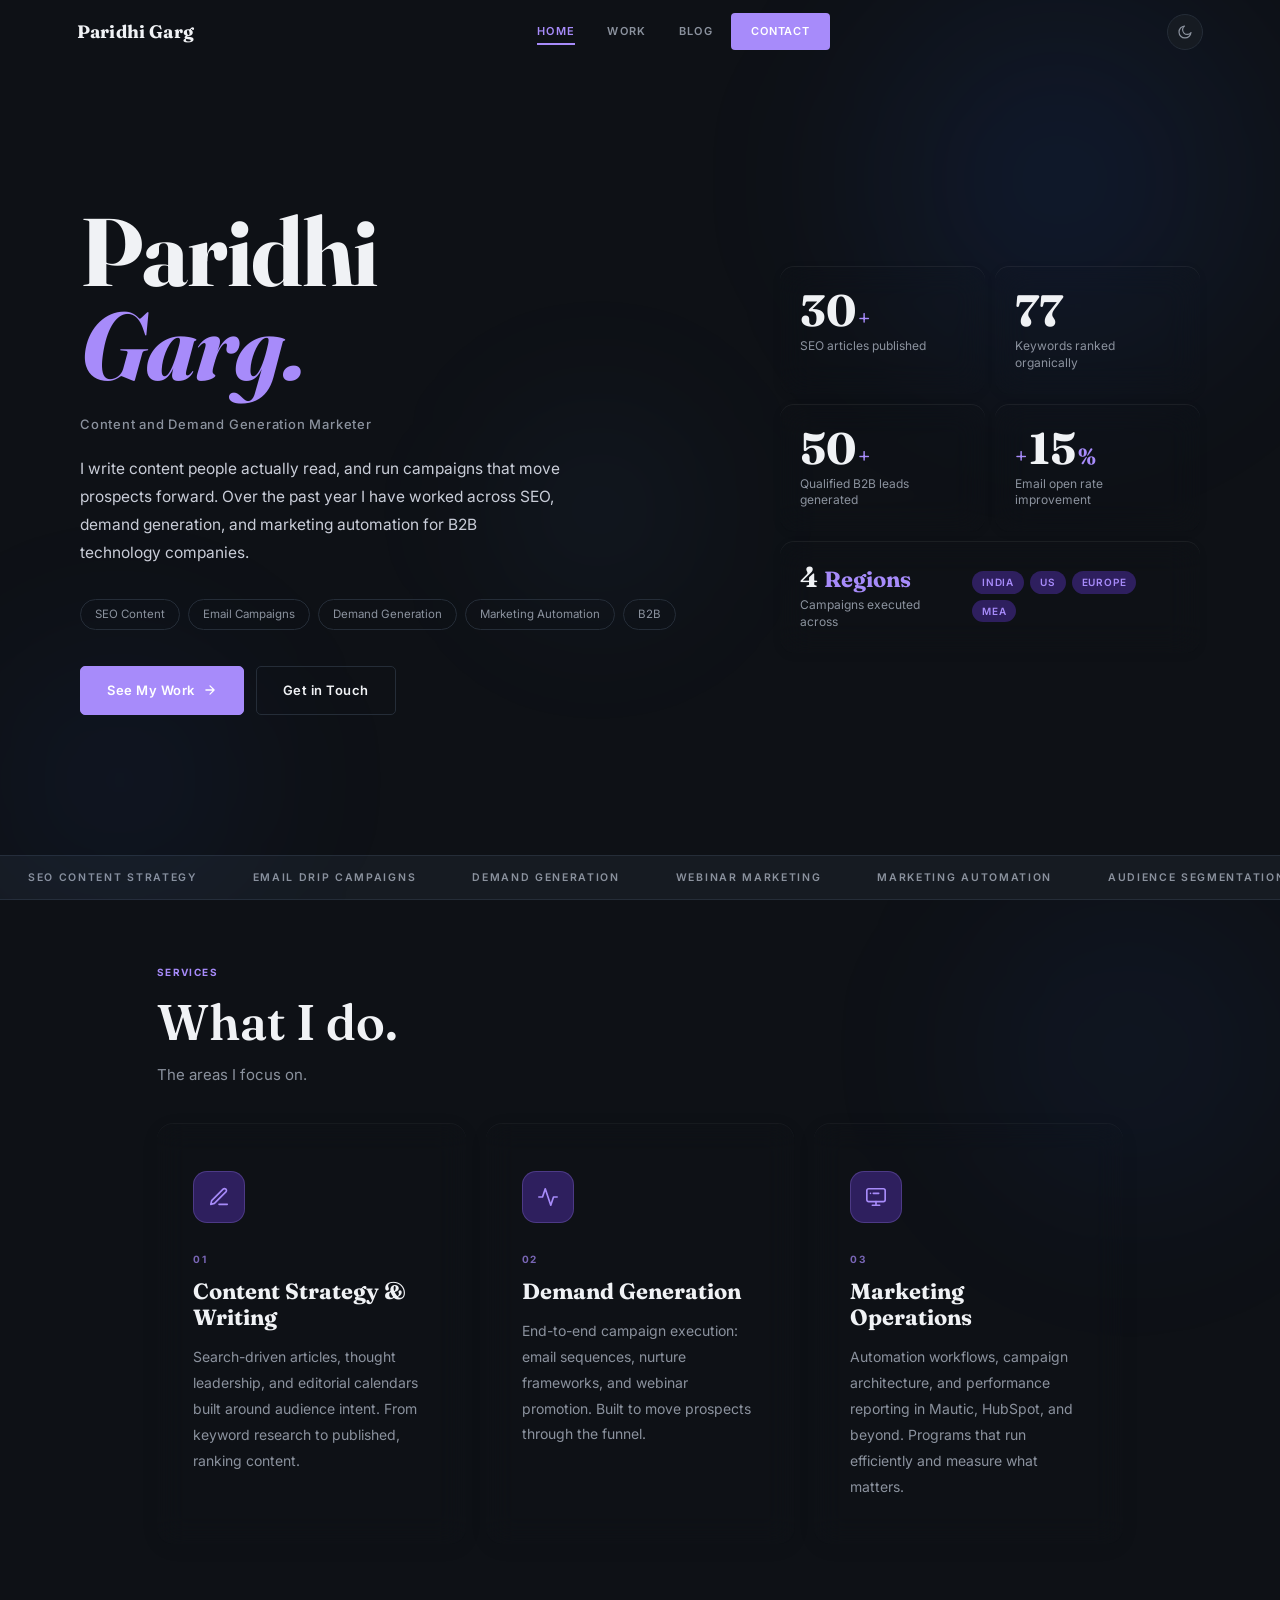
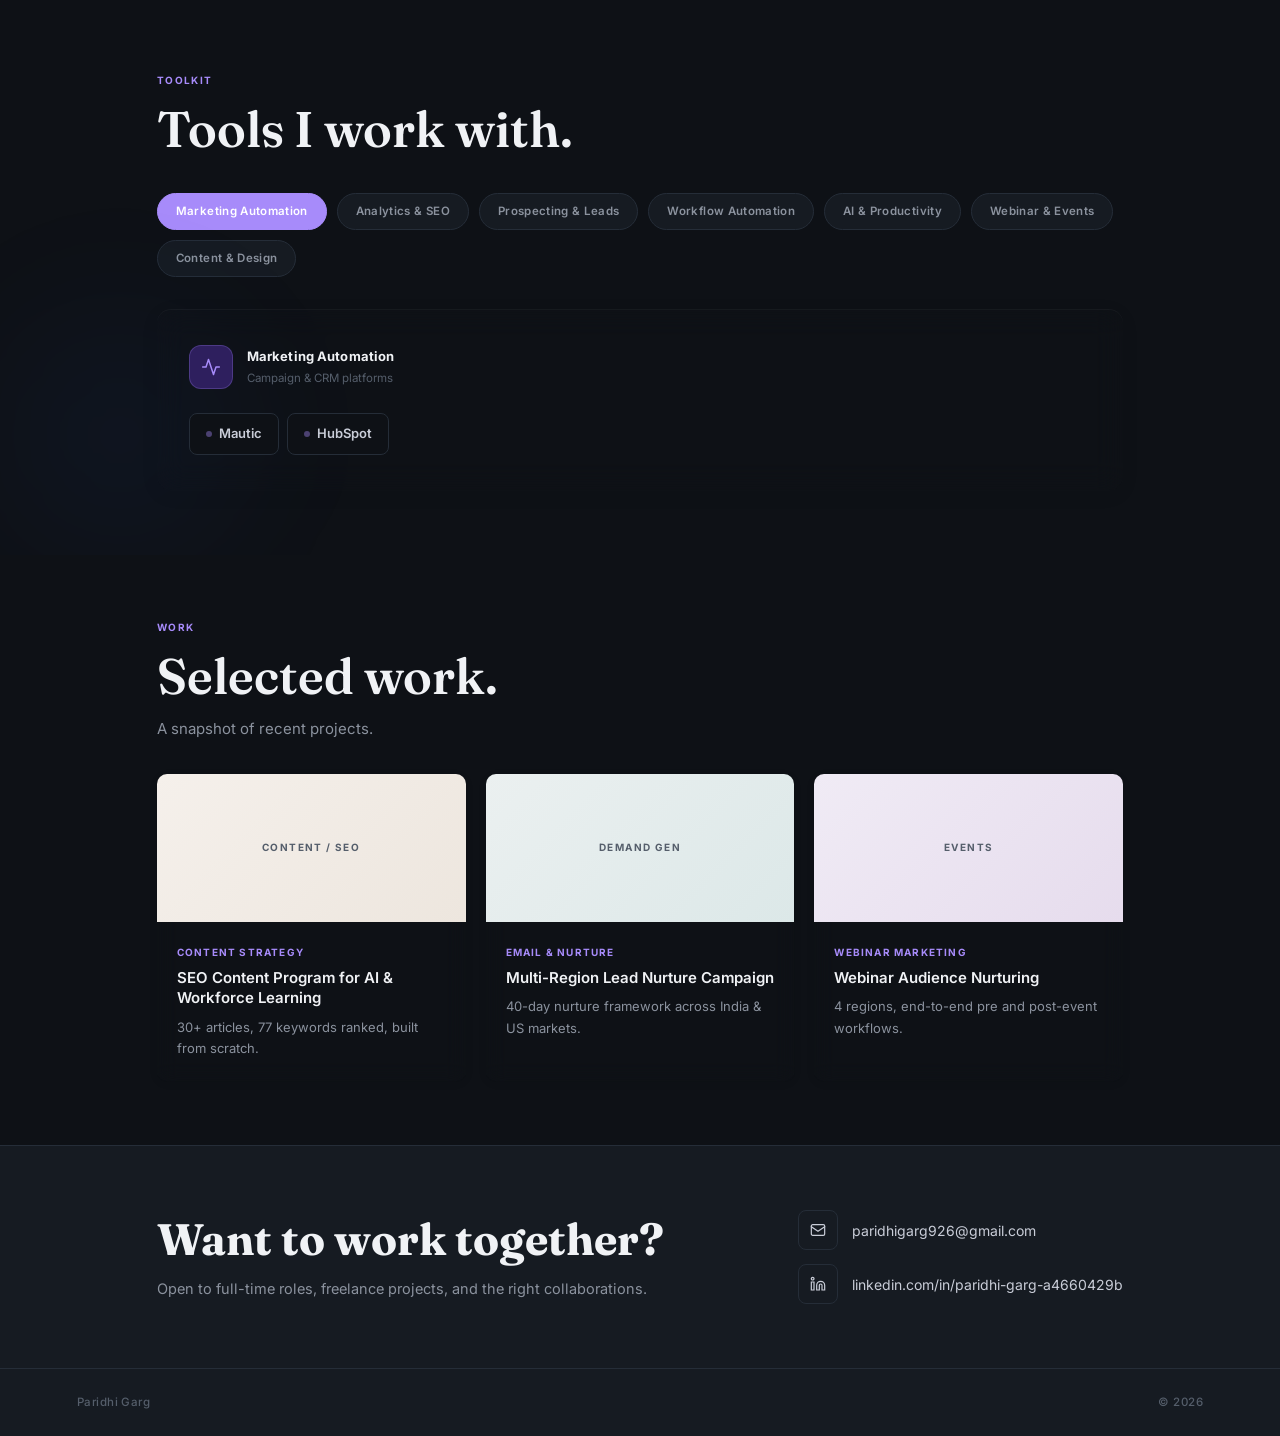
==== commit ecaee228: "Update index.html" ====
--- a/index.html
+++ b/index.html
@@ -10,8 +10,8 @@
 <style>
 *,*::before,*::after{box-sizing:border-box;margin:0;padding:0}
 
+/* ── DARK THEME (default) ── */
 :root{
-  /* Palette: white + navy + slate blue */
   --bg:        #0e1116;
   --bg2:       #161b22;
   --bg3:       #1e2530;
@@ -19,22 +19,49 @@
   --ink2:      #c9cdd8;
   --ink3:      #8b929e;
   --ink4:      #555e6b;
-  --accent:    #a78bfa;   /* violet */
+  --accent:    #a78bfa;
   --accent2:   #8b5cf6;
   --accent-l:  #2e1f5e;
   --accent-l2: #1e1538;
   --rule:      #252d38;
+  --nav-bg0:   rgba(14,17,22,0);
+  --nav-bg1:   var(--nav-bg1);
+  --nav-border:var(--glass-b);
+  --glass-bg:  var(--glass-bg);
+  --glass-b:   var(--glass-b);
+  --shadow:    var(--shadow);
   --serif:     'Fraunces', Georgia, serif;
   --sans:      'Inter', system-ui, sans-serif;
 }
 
+/* ── LIGHT THEME ── */
+[data-theme="light"]{
+  --bg:        #f8f7f4;
+  --bg2:       #ffffff;
+  --bg3:       #eeecea;
+  --ink:       #111218;
+  --ink2:      #2e3044;
+  --ink3:      #6b6f7c;
+  --ink4:      #a0a4b0;
+  --accent:    #7c3aed;
+  --accent2:   #6d28d9;
+  --accent-l:  #ede9fe;
+  --accent-l2: #f5f3ff;
+  --rule:      #e4e2de;
+  --nav-bg0:   rgba(248,247,244,0);
+  --nav-bg1:   rgba(248,247,244,.92);
+  --nav-border:rgba(228,226,222,.9);
+  --glass-bg:  rgba(255,255,255,.75);
+  --glass-b:   rgba(228,226,222,.8);
+  --shadow:    rgba(17,18,24,.08);
+}
+
+/* ── THEME TRANSITION ── */
+body{transition:background .3s,color .3s}
+*{transition:background-color .25s,border-color .25s,color .2s,box-shadow .25s}
+
 html{scroll-behavior:smooth}
 body{font-family:var(--sans);background:var(--bg);color:var(--ink);font-size:16px;line-height:1.65;-webkit-font-smoothing:antialiased;overflow-x:hidden}
-
-/* ─── CURSOR ─── */
-#cur{position:fixed;width:8px;height:8px;background:var(--accent);border-radius:50%;pointer-events:none;z-index:9000;transform:translate(-50%,-50%);transition:width .2s,height .2s,opacity .3s}
-#cur-r{position:fixed;width:32px;height:32px;border:1.5px solid var(--accent);border-radius:50%;pointer-events:none;z-index:8999;transform:translate(-50%,-50%);opacity:.35;transition:left .12s ease,top .12s ease,width .2s,height .2s}
-body:not(:hover) #cur,body:not(:hover) #cur-r{opacity:0}
 
 /* ─── NAV ─── */
 nav{
@@ -43,9 +70,9 @@
   display:flex;align-items:center;justify-content:space-between;
   transition:background .3s,border-color .3s;
   border-bottom:1px solid transparent;
-  background:rgba(14,17,22,0);
-}
-nav.solid{background:rgba(14,17,22,.92);backdrop-filter:blur(20px);-webkit-backdrop-filter:blur(20px);border-color:rgba(37,45,56,.8)}
+  background:var(--nav-bg0);
+}
+nav.solid{background:var(--nav-bg1);backdrop-filter:blur(20px);-webkit-backdrop-filter:blur(20px);border-color:var(--nav-border)}
 .nav-logo{
   font-family:var(--serif);font-size:18px;font-weight:700;
   color:var(--ink);text-decoration:none;letter-spacing:.01em;cursor:pointer
@@ -73,6 +100,24 @@
 }
 .nav-contact-btn:hover{background:var(--accent2) !important;transform:translateY(-1px)}
 .nav-contact-btn::after{display:none !important}
+
+/* ─── THEME TOGGLE ─── */
+.theme-btn{
+  width:36px;height:36px;border-radius:50%;
+  border:1.5px solid var(--rule);
+  background:var(--bg2);
+  display:flex;align-items:center;justify-content:center;
+  cursor:pointer;flex-shrink:0;
+  transition:border-color .2s,background .2s,transform .2s;
+  margin-left:8px
+}
+.theme-btn:hover{border-color:var(--accent);transform:rotate(20deg)}
+.theme-btn svg{width:16px;height:16px;fill:none;stroke:var(--ink3);stroke-width:1.8;stroke-linecap:round;stroke-linejoin:round;transition:stroke .2s}
+.theme-btn:hover svg{stroke:var(--accent)}
+.theme-btn .icon-moon{display:block}
+.theme-btn .icon-sun{display:none}
+[data-theme="light"] .theme-btn .icon-moon{display:none}
+[data-theme="light"] .theme-btn .icon-sun{display:block}
 
 /* ─── PAGE SYSTEM ─── */
 .pg{display:none;min-height:100vh}
@@ -183,13 +228,13 @@
 /* stat cards */
 .stat-grid{display:grid;grid-template-columns:1fr 1fr;gap:10px}
 .sc{
-  background:rgba(22,27,34,.7);border:1px solid rgba(37,45,56,.9);
+  background:var(--glass-bg);border:1px solid var(--glass-b);
   backdrop-filter:blur(16px);-webkit-backdrop-filter:blur(16px);
   border-radius:14px;padding:22px 20px;
   cursor:default;transition:transform .2s,box-shadow .2s,border-color .2s,background .2s;
   box-shadow:0 2px 12px rgba(0,0,0,.04),inset 0 1px 0 rgba(255,255,255,.06)
 }
-.sc:hover{transform:translateY(-3px);box-shadow:0 12px 32px rgba(0,0,0,.08),inset 0 1px 0 rgba(255,255,255,.04);border-color:rgba(232,196,182,.8);background:rgba(22,27,34,.9)}
+.sc:hover{transform:translateY(-3px);box-shadow:0 12px 32px rgba(0,0,0,.08),inset 0 1px 0 rgba(255,255,255,.04);border-color:rgba(232,196,182,.8);background:var(--glass-bg)}
 .sc-n{font-family:var(--serif);font-size:44px;font-weight:700;color:var(--ink);line-height:1;display:flex;align-items:baseline;gap:2px}
 .sc-s{font-size:22px;color:var(--accent)}
 .sc-l{font-size:12px;color:var(--ink3);margin-top:6px;line-height:1.4;font-weight:400}
@@ -206,7 +251,7 @@
   margin-top:36px;gap:20px
 }
 .dc{
-  background:rgba(22,27,34,.85);border:1px solid rgba(37,45,56,.9);
+  background:var(--glass-bg);border:1px solid var(--glass-b);
   backdrop-filter:blur(14px);-webkit-backdrop-filter:blur(14px);
   border-radius:16px;padding:48px 36px 44px;
   display:flex;flex-direction:column;
@@ -258,7 +303,7 @@
   background:var(--accent);border-color:var(--accent);color:#fff
 }
 .tk-board{
-  background:rgba(22,27,34,.8);border:1px solid rgba(37,45,56,.9);
+  background:var(--glass-bg);border:1px solid var(--glass-b);
   backdrop-filter:blur(14px);-webkit-backdrop-filter:blur(14px);
   border-radius:14px;overflow:hidden;
   box-shadow:0 4px 20px rgba(0,0,0,.05),inset 0 1px 0 rgba(255,255,255,.04)
@@ -305,7 +350,7 @@
 .sec-work-prev{padding:64px 0;background:var(--bg)}
 .work-prev-grid{display:grid;grid-template-columns:repeat(3,1fr);gap:20px;margin-top:32px}
 .wpc{
-  background:rgba(22,27,34,.8);border:1px solid rgba(37,45,56,.9);
+  background:var(--glass-bg);border:1px solid var(--glass-b);
   backdrop-filter:blur(10px);-webkit-backdrop-filter:blur(10px);
   border-radius:10px;overflow:hidden;
   transition:transform .25s,box-shadow .25s,border-color .25s;
@@ -356,8 +401,8 @@
 .sec-projects{padding:0 0 52px;background:var(--bg)}
 .proj-list{max-width:1120px;margin:0 auto;padding:0 clamp(24px,6vw,80px);display:flex;flex-direction:column;gap:12px}
 .pi{
-  border:1px solid rgba(37,45,56,.9);border-radius:12px;
-  background:rgba(22,27,34,.7);overflow:hidden;
+  border:1px solid var(--glass-b);border-radius:12px;
+  background:var(--glass-bg);overflow:hidden;
   backdrop-filter:blur(10px);-webkit-backdrop-filter:blur(10px);
   transition:box-shadow .2s,border-color .2s;
   box-shadow:0 2px 10px rgba(0,0,0,.04)
@@ -492,8 +537,8 @@
 .ccard{
   display:flex;align-items:center;gap:18px;
   padding:20px 24px;
-  background:rgba(22,27,34,.7);
-  border:1px solid rgba(37,45,56,.9);
+  background:var(--glass-bg);
+  border:1px solid var(--glass-b);
   backdrop-filter:blur(14px);-webkit-backdrop-filter:blur(14px);
   border-radius:12px;
   text-decoration:none;transition:all .22s;
@@ -516,6 +561,74 @@
 .ccard-lbl{font-size:10px;color:var(--ink4);text-transform:uppercase;letter-spacing:.12em;font-weight:700}
 .ccard-val{font-size:15px;color:var(--ink);font-weight:500}
 
+/* ═══════════ BLOG POST PAGE ═══════════ */
+.post-pg{padding-top:64px;min-height:100vh;background:var(--bg)}
+.post-back{
+  max-width:720px;margin:0 auto;
+  padding:32px clamp(24px,6vw,80px) 0;
+}
+.post-back-btn{
+  display:inline-flex;align-items:center;gap:8px;
+  font-size:12px;font-weight:600;letter-spacing:.08em;text-transform:uppercase;
+  color:var(--ink3);cursor:pointer;transition:color .2s;
+  text-decoration:none;background:none;border:none;padding:0
+}
+.post-back-btn:hover{color:var(--accent)}
+.post-back-btn svg{width:14px;height:14px;fill:none;stroke:currentColor;stroke-width:2;stroke-linecap:round;stroke-linejoin:round}
+.post-wrap{
+  max-width:720px;margin:0 auto;
+  padding:40px clamp(24px,6vw,80px) 80px
+}
+.post-tag{
+  font-size:10px;font-weight:700;letter-spacing:.16em;text-transform:uppercase;
+  color:var(--accent);margin-bottom:16px;display:block
+}
+.post-title{
+  font-family:var(--serif);
+  font-size:clamp(30px,4.5vw,48px);
+  font-weight:600;line-height:1.1;
+  color:var(--ink);margin-bottom:20px;letter-spacing:-.01em
+}
+.post-meta{
+  display:flex;align-items:center;gap:16px;
+  padding-bottom:28px;border-bottom:1px solid var(--rule);
+  margin-bottom:40px
+}
+.post-meta-author{font-size:13px;font-weight:500;color:var(--ink2)}
+.post-meta-date{font-size:13px;color:var(--ink3)}
+.post-meta-dot{width:3px;height:3px;border-radius:50%;background:var(--ink4);flex-shrink:0}
+.post-meta-read{font-size:13px;color:var(--ink3)}
+.post-body{font-size:16.5px;line-height:1.85;color:var(--ink2);font-weight:300}
+.post-body p{margin-bottom:24px}
+.post-body p:last-child{margin-bottom:0}
+.post-body h2{
+  font-family:var(--serif);font-size:24px;font-weight:600;
+  color:var(--ink);margin:48px 0 16px;line-height:1.2
+}
+.post-body h2:first-child{margin-top:0}
+.post-body strong{font-weight:600;color:var(--ink)}
+.post-body blockquote{
+  border-left:2px solid var(--accent);
+  padding:4px 0 4px 24px;
+  margin:32px 0;
+  font-family:var(--serif);font-size:20px;font-style:italic;
+  color:var(--ink3);line-height:1.6
+}
+.post-end{
+  margin-top:56px;padding-top:32px;
+  border-top:1px solid var(--rule);
+  display:flex;align-items:center;justify-content:space-between;gap:24px;flex-wrap:wrap
+}
+.post-end-label{font-size:13px;color:var(--ink3)}
+.post-share-btn{
+  display:inline-flex;align-items:center;gap:8px;
+  background:var(--accent);color:#fff;
+  padding:10px 20px;border-radius:5px;
+  font-size:12px;font-weight:600;letter-spacing:.06em;text-transform:uppercase;
+  text-decoration:none;transition:background .2s,transform .15s;cursor:pointer;border:none
+}
+.post-share-btn:hover{background:var(--accent2);transform:translateY(-1px)}
+
 /* ─── FOOTER ─── */
 .site-footer{
   border-top:1px solid var(--rule);
@@ -544,7 +657,7 @@
 
 .mobile-menu{
   display:none;position:fixed;top:64px;left:0;right:0;z-index:190;
-  background:rgba(14,17,22,.97);backdrop-filter:blur(20px);-webkit-backdrop-filter:blur(20px);
+  background:var(--nav-bg1);backdrop-filter:blur(20px);-webkit-backdrop-filter:blur(20px);
   border-bottom:1px solid var(--rule);
   flex-direction:column;padding:8px 0 16px;
   box-shadow:0 8px 32px rgba(0,0,0,.1)
@@ -584,9 +697,6 @@
 </head>
 <body>
 
-<div id="cur"></div>
-<div id="cur-r"></div>
-
 <!-- ═══ NAV ═══ -->
 <nav id="nav">
   <span class="nav-logo" onclick="go('home')">Paridhi Garg</span>
@@ -596,9 +706,17 @@
     <li><a id="nl-blog" onclick="go('blog')">Blog</a></li>
     <li><a id="nl-contact" class="nav-contact-btn" onclick="go('contact')">Contact</a></li>
   </ul>
-  <button class="hamburger" id="hamburger" onclick="toggleMenu()" aria-label="Open menu">
-    <span></span><span></span><span></span>
-  </button>
+  <div style="display:flex;align-items:center;gap:4px">
+    <button class="theme-btn" onclick="toggleTheme()" aria-label="Toggle theme" title="Toggle light/dark">
+      <!-- moon icon (shown in dark mode) -->
+      <svg class="icon-moon" viewBox="0 0 24 24"><path d="M21 12.79A9 9 0 1111.21 3a7 7 0 109.79 9.79z"/></svg>
+      <!-- sun icon (shown in light mode) -->
+      <svg class="icon-sun" viewBox="0 0 24 24"><circle cx="12" cy="12" r="5"/><path d="M12 1v2M12 21v2M4.22 4.22l1.42 1.42M18.36 18.36l1.42 1.42M1 12h2M21 12h2M4.22 19.78l1.42-1.42M18.36 5.64l1.42-1.42"/></svg>
+    </button>
+    <button class="hamburger" id="hamburger" onclick="toggleMenu()" aria-label="Open menu">
+      <span></span><span></span><span></span>
+    </button>
+  </div>
 </nav>
 
 <!-- ═══ MOBILE MENU ═══ -->
@@ -621,7 +739,7 @@
       <div class="hero-grid">
         <div>
           <h1 class="hero-h1">Paridhi<br><em>Garg.</em></h1>
-          <div class="hero-div"><div class="hero-div-line"></div><span class="hero-role">Content and Demand Generation Marketer</span></div>
+          <div class="hero-div"><span class="hero-role">Content and Demand Generation Marketer</span></div>
           <p class="hero-bio">I write content people actually read, and run campaigns that move prospects forward. Over the past year I have worked across SEO, demand generation, and marketing automation for B2B technology companies.</p>
           <div class="hero-tags">
             <span class="htag">SEO Content</span>
@@ -972,14 +1090,14 @@
     </div>
   </div>
   <div class="blog-entries">
-    <div class="be rv">
+    <div class="be rv" onclick="go('post-blog1')" style="cursor:pointer">
       <div class="be-num">01</div>
       <div>
         <div class="be-tag">Demand Gen</div>
-        <div class="be-title">What actually moves the needle in B2B demand gen</div>
-        <div class="be-exc">The tactics that generate real pipeline versus the ones that just look good in reports. How to tell the difference before you waste a quarter on the wrong channel.</div>
-      </div>
-      <div><span class="be-pill soon">Coming soon</span></div>
+        <div class="be-title">Why Your Demand Gen Campaign Is Not Working</div>
+        <div class="be-exc">Most underperforming campaigns get fixed in the wrong place. The problem is almost always upstream, and it comes down to two things: who you think you are talking to, and what you think they need to hear.</div>
+      </div>
+      <div><span class="be-pill">June 2026</span></div>
     </div>
     <div class="be rv">
       <div class="be-num">02</div>
@@ -999,6 +1117,89 @@
       </div>
       <div><span class="be-pill soon">Coming soon</span></div>
     </div>
+  </div>
+  <footer class="site-footer"><span class="ft-text">Paridhi Garg</span><span class="ft-yr">© 2026</span></footer>
+</div>
+
+
+<!-- ═══════════════════════ BLOG POST 1 ═══════════════════════ -->
+<div class="pg" id="pg-post-blog1">
+  <div class="post-pg">
+
+    <div class="post-back">
+      <button class="post-back-btn" onclick="go('blog')">
+        <svg viewBox="0 0 24 24"><path d="M19 12H5M12 5l-7 7 7 7"/></svg>
+        Back to writing
+      </button>
+    </div>
+
+    <div class="post-wrap">
+      <span class="post-tag">Demand Generation</span>
+      <h1 class="post-title">Why Your Demand Gen Campaign Is Not Working</h1>
+      <div class="post-meta">
+        <span class="post-meta-author">Paridhi Garg</span>
+        <span class="post-meta-dot"></span>
+        <span class="post-meta-date">June 2026</span>
+        <span class="post-meta-dot"></span>
+        <span class="post-meta-read">5 min read</span>
+      </div>
+
+      <div class="post-body">
+
+        <p>Most demand gen campaigns that underperform get fixed in the wrong place. Marketers rewrite subject lines, test send times, switch from three emails to five, move the CTA button above the fold. Sometimes these tweaks help at the margins. They rarely fix the actual problem.</p>
+
+        <p>The problem is usually upstream. And it almost always comes down to two things: who you think you are talking to, and what you think they need to hear.</p>
+
+        <h2>Warm leads are not one audience</h2>
+
+        <p>There is a common assumption built into most nurture campaigns: that a warm lead is a warm lead. They know the brand, they have engaged before, so you send them a sequence and wait.</p>
+
+        <p>The issue is that a warm list is rarely one audience. It is several audiences who happen to share a CRM tag.</p>
+
+        <p>A B2B decision-maker and a B2C buyer are evaluating your product for completely different reasons, on completely different timelines, with completely different objections. Someone in the US and someone in India may have different buying contexts, different price sensitivities, and different relationships with urgency. A person who attended a webinar last week and a person who downloaded a resource three months ago are not at the same point in their journey.</p>
+
+        <p>When you send the same email to all of them, you are optimizing for the average of your audience, which means you are speaking directly to almost no one.</p>
+
+        <blockquote>Segmentation is not a nice-to-have. It is the prerequisite for everything else working.</blockquote>
+
+        <h2>Messaging does more heavy lifting than most people give it credit for</h2>
+
+        <p>Once you have your segments, the next question is what each one actually needs to hear.</p>
+
+        <p>This is where most demand gen campaigns lose the thread. The instinct is to lead with what you offer: the features, the outcome, the value proposition. But whether that approach works depends entirely on who is reading it.</p>
+
+        <p>Decision-makers are time-poor and usually already aware of their problem. They are not looking to be convinced that the problem exists. They want to know that you understand it specifically, and that booking a call is worth thirty minutes of their time. Leading with the problem, framed precisely, works better here than leading with the solution.</p>
+
+        <p>For buyers who are earlier in their journey, or more aspirationally motivated, outcome-led messaging tends to perform better. They respond to where they could be, not just where they are now.</p>
+
+        <p>Neither approach is universally correct. What matters is matching the message to the mental state of the person receiving it. The way to figure that out is not to guess. It is to think carefully about what someone in that segment already believes, what is holding them back, and what would make the next step feel obvious rather than effortful.</p>
+
+        <h2>The infrastructure question</h2>
+
+        <p>Workflow setup, send cadence, automation logic: these matter, and they need to be right. But they are the vehicle, not the message. A perfectly built sequence carrying the wrong message will underperform a simpler sequence carrying the right one.</p>
+
+        <p>The mistake many marketers make, especially earlier in their careers, is spending the majority of campaign prep time on the operational side and treating the copy as something to finalize at the end. The result is technically flawless emails that do not move anyone.</p>
+
+        <p>Work backwards. Start with the message each segment needs to hear. Build the infrastructure around delivering it well.</p>
+
+        <h2>The one question to ask before every campaign</h2>
+
+        <p>Before writing a single email, it is worth sitting with this question for each segment: what does this person already believe, and what is standing between that belief and the action I want them to take?</p>
+
+        <p>If you can answer that honestly and specifically, the messaging becomes much clearer. If you cannot, more emails will not fix it.</p>
+
+        <p>Demand gen is not a volume problem. It is a relevance problem. And relevance starts with actually knowing who you are talking to.</p>
+
+      </div>
+
+      <div class="post-end">
+        <span class="post-end-label">Found this useful? Share it.</span>
+        <a class="post-share-btn" href="https://www.linkedin.com/in/paridhi-garg-a4660429b" target="_blank" rel="noopener noreferrer">
+          Share on LinkedIn
+        </a>
+      </div>
+    </div>
+
   </div>
   <footer class="site-footer"><span class="ft-text">Paridhi Garg</span><span class="ft-yr">© 2026</span></footer>
 </div>
@@ -1030,15 +1231,19 @@
 
 
 <script>
-// ─ CURSOR
-const cur=document.getElementById('cur'),curR=document.getElementById('cur-r');
-let mx=0,my=0,rx=0,ry=0;
-document.addEventListener('mousemove',e=>{mx=e.clientX;my=e.clientY;cur.style.left=mx+'px';cur.style.top=my+'px';});
-(function loop(){rx+=(mx-rx)*.12;ry+=(my-ry)*.12;curR.style.left=rx+'px';curR.style.top=ry+'px';requestAnimationFrame(loop);})();
-document.querySelectorAll('a,.btn,.sc,.art-card,.asc,.pi-hd,.wpc,.ccard,.tool,.htag,.be').forEach(el=>{
-  el.addEventListener('mouseenter',()=>{cur.style.width='16px';cur.style.height='16px';curR.style.width='48px';curR.style.height='48px';});
-  el.addEventListener('mouseleave',()=>{cur.style.width='8px';cur.style.height='8px';curR.style.width='32px';curR.style.height='32px';});
-});
+
+// ─ THEME TOGGLE
+function toggleTheme(){
+  const html=document.documentElement;
+  const isDark=html.getAttribute('data-theme')!=='light';
+  html.setAttribute('data-theme', isDark ? 'light' : 'dark');
+  localStorage.setItem('theme', isDark ? 'light' : 'dark');
+}
+// Apply saved theme on load
+(function(){
+  const saved=localStorage.getItem('theme');
+  if(saved==='light') document.documentElement.setAttribute('data-theme','light');
+})();
 
 // ─ NAV SOLID on any scroll
 window.addEventListener('scroll',()=>{
@@ -1053,6 +1258,11 @@
   document.getElementById('pg-'+id).classList.add('show');
   const nl=document.getElementById('nl-'+id);if(nl)nl.classList.add('on');
   const ml=document.getElementById('ml-'+id);if(ml)ml.classList.add('on');
+  // keep Blog nav highlighted when reading a post
+  if(id.startsWith('post-blog')){
+    const nb=document.getElementById('nl-blog');if(nb)nb.classList.add('on');
+    const mb=document.getElementById('ml-blog');if(mb)mb.classList.add('on');
+  }
   window.scrollTo({top:0,behavior:'instant'});
   setTimeout(initReveal,50);
 }
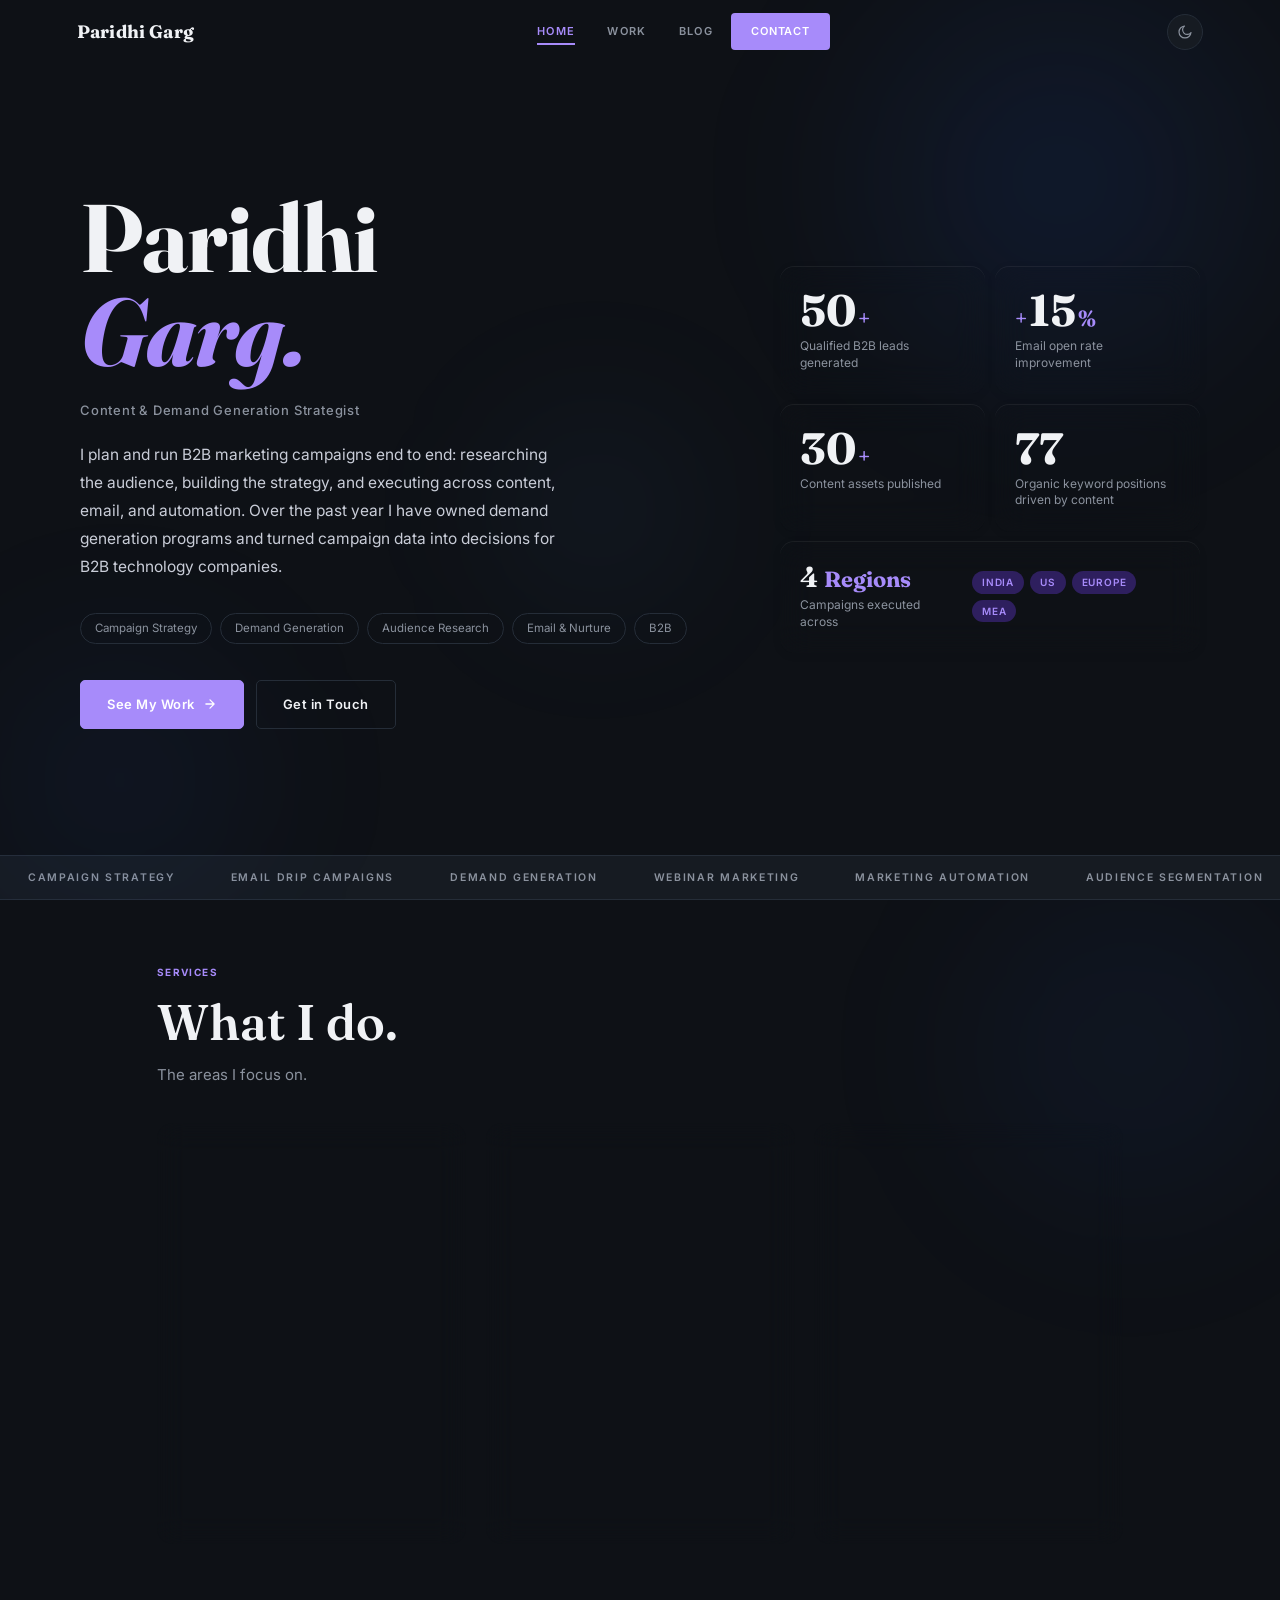
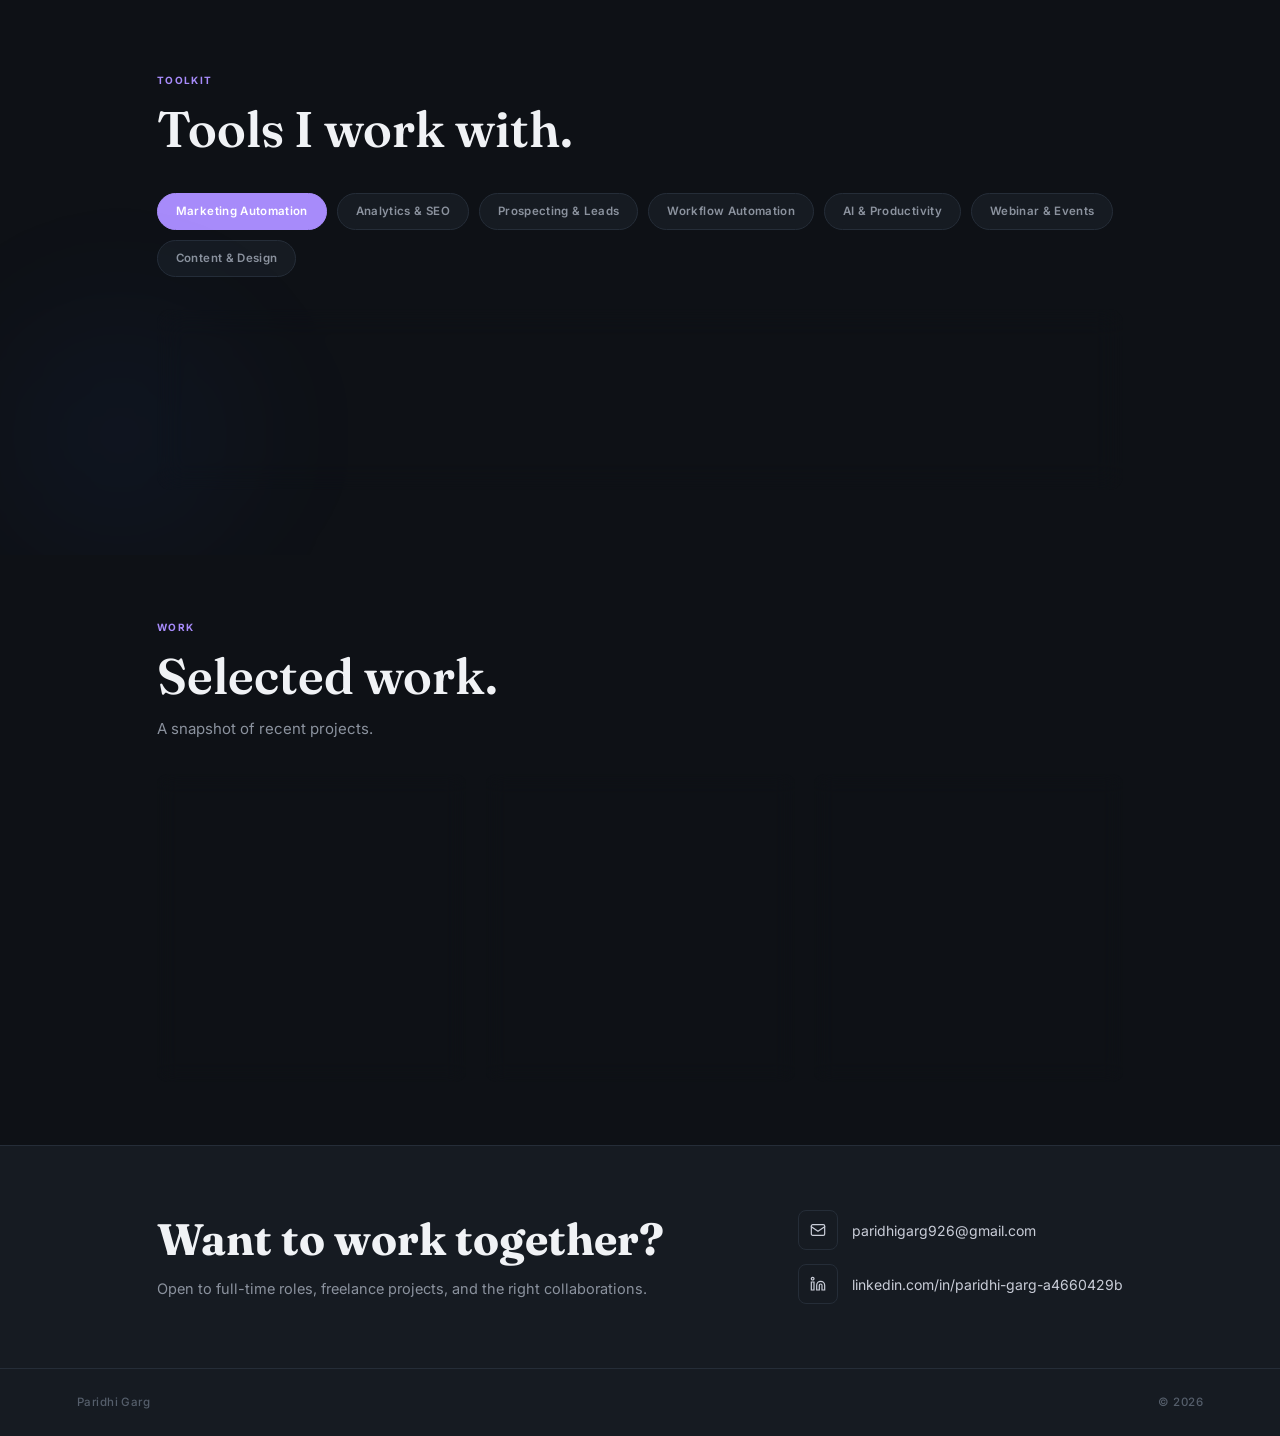
==== commit 47e50c2d: "Update index.html" ====
--- a/index.html
+++ b/index.html
@@ -699,12 +699,12 @@
 
 <!-- ═══ NAV ═══ -->
 <nav id="nav">
-  <span class="nav-logo" onclick="go('home')">Paridhi Garg</span>
+  <a class="nav-logo" href="/" onclick="go('home');return false;">Paridhi Garg</a>
   <ul class="nav-links">
-    <li><a id="nl-home" class="on" onclick="go('home')">Home</a></li>
-    <li><a id="nl-work" onclick="go('work')">Work</a></li>
-    <li><a id="nl-blog" onclick="go('blog')">Blog</a></li>
-    <li><a id="nl-contact" class="nav-contact-btn" onclick="go('contact')">Contact</a></li>
+    <li><a id="nl-home" class="on" href="/" onclick="go('home');return false;">Home</a></li>
+    <li><a id="nl-work" href="/work" onclick="go('work');return false;">Work</a></li>
+    <li><a id="nl-blog" href="/blog" onclick="go('blog');return false;">Blog</a></li>
+    <li><a id="nl-contact" class="nav-contact-btn" href="/contact" onclick="go('contact');return false;">Contact</a></li>
   </ul>
   <div style="display:flex;align-items:center;gap:4px">
     <button class="theme-btn" onclick="toggleTheme()" aria-label="Toggle theme" title="Toggle light/dark">
@@ -721,10 +721,10 @@
 
 <!-- ═══ MOBILE MENU ═══ -->
 <div class="mobile-menu" id="mobile-menu">
-  <a id="ml-home" class="on" onclick="go('home');toggleMenu()">Home</a>
-  <a id="ml-work" onclick="go('work');toggleMenu()">Work</a>
-  <a id="ml-blog" onclick="go('blog');toggleMenu()">Blog</a>
-  <a id="ml-contact" class="mob-contact" onclick="go('contact');toggleMenu()">Contact</a>
+  <a id="ml-home" class="on" href="/" onclick="go('home');toggleMenu();return false;">Home</a>
+  <a id="ml-work" href="/work" onclick="go('work');toggleMenu();return false;">Work</a>
+  <a id="ml-blog" href="/blog" onclick="go('blog');toggleMenu();return false;">Blog</a>
+  <a id="ml-contact" class="mob-contact" href="/contact" onclick="go('contact');toggleMenu();return false;">Contact</a>
 </div>
 
 <!-- ═══════════════════════ HOME PAGE ═══════════════════════ -->
@@ -739,26 +739,26 @@
       <div class="hero-grid">
         <div>
           <h1 class="hero-h1">Paridhi<br><em>Garg.</em></h1>
-          <div class="hero-div"><span class="hero-role">Content and Demand Generation Marketer</span></div>
-          <p class="hero-bio">I write content people actually read, and run campaigns that move prospects forward. Over the past year I have worked across SEO, demand generation, and marketing automation for B2B technology companies.</p>
+          <div class="hero-div"><span class="hero-role">Content & Demand Generation Strategist</span></div>
+          <p class="hero-bio">I plan and run B2B marketing campaigns end to end: researching the audience, building the strategy, and executing across content, email, and automation. Over the past year I have owned demand generation programs and turned campaign data into decisions for B2B technology companies.</p>
           <div class="hero-tags">
-            <span class="htag">SEO Content</span>
-            <span class="htag">Email Campaigns</span>
+            <span class="htag">Campaign Strategy</span>
             <span class="htag">Demand Generation</span>
-            <span class="htag">Marketing Automation</span>
+            <span class="htag">Audience Research</span>
+            <span class="htag">Email & Nurture</span>
             <span class="htag">B2B</span>
           </div>
           <div class="hero-btns">
-            <span class="btn btn-solid" onclick="go('work')">See My Work <svg viewBox="0 0 24 24"><path d="M5 12h14M12 5l7 7-7 7"/></svg></span>
-            <span class="btn btn-outline" onclick="go('contact')">Get in Touch</span>
+            <a class="btn btn-solid" href="/work" onclick="go('work');return false;">See My Work <svg viewBox="0 0 24 24"><path d="M5 12h14M12 5l7 7-7 7"/></svg></a>
+            <a class="btn btn-outline" href="/contact" onclick="go('contact');return false;">Get in Touch</a>
           </div>
         </div>
         <div>
           <div class="stat-grid">
-            <div class="sc"><div class="sc-n"><span class="cnt" data-to="30">0</span><span class="sc-s">+</span></div><div class="sc-l">SEO articles published</div></div>
-            <div class="sc"><div class="sc-n"><span class="cnt" data-to="77">0</span></div><div class="sc-l">Keywords ranked organically</div></div>
             <div class="sc"><div class="sc-n"><span class="cnt" data-to="50">0</span><span class="sc-s">+</span></div><div class="sc-l">Qualified B2B leads generated</div></div>
             <div class="sc"><div class="sc-n"><span class="sc-s">+</span><span class="cnt" data-to="15">0</span><span class="sc-s">%</span></div><div class="sc-l">Email open rate improvement</div></div>
+            <div class="sc"><div class="sc-n"><span class="cnt" data-to="30">0</span><span class="sc-s">+</span></div><div class="sc-l">Content assets published</div></div>
+            <div class="sc"><div class="sc-n"><span class="cnt" data-to="77">0</span></div><div class="sc-l">Organic keyword positions driven by content</div></div>
             <div class="sc w2">
               <div><div class="sc-n"><span class="cnt" data-to="4">0</span><span class="sc-s">&thinsp;Regions</span></div><div class="sc-l">Campaigns executed across</div></div>
               <div class="rtags"><span class="rtag">India</span><span class="rtag">US</span><span class="rtag">Europe</span><span class="rtag">MEA</span></div>
@@ -769,7 +769,7 @@
     </div>
     <div class="ticker">
       <div class="tick-track">
-        <span class="tick-item"><span class="tick-dot"></span>SEO Content Strategy</span>
+        <span class="tick-item"><span class="tick-dot"></span>Campaign Strategy</span>
         <span class="tick-item"><span class="tick-dot"></span>Email Drip Campaigns</span>
         <span class="tick-item"><span class="tick-dot"></span>Demand Generation</span>
         <span class="tick-item"><span class="tick-dot"></span>Webinar Marketing</span>
@@ -777,7 +777,7 @@
         <span class="tick-item"><span class="tick-dot"></span>Audience Segmentation</span>
         <span class="tick-item"><span class="tick-dot"></span>Performance Analytics</span>
         <span class="tick-item"><span class="tick-dot"></span>B2B Lead Nurturing</span>
-        <span class="tick-item"><span class="tick-dot"></span>SEO Content Strategy</span>
+        <span class="tick-item"><span class="tick-dot"></span>Campaign Strategy</span>
         <span class="tick-item"><span class="tick-dot"></span>Email Drip Campaigns</span>
         <span class="tick-item"><span class="tick-dot"></span>Demand Generation</span>
         <span class="tick-item"><span class="tick-dot"></span>Webinar Marketing</span>
@@ -801,21 +801,21 @@
           <div class="dc-icon"><svg viewBox="0 0 24 24"><path d="M12 20h9"/><path d="M16.5 3.5a2.121 2.121 0 013 3L7 19l-4 1 1-4L16.5 3.5z"/></svg></div>
           <div class="dc-num">01</div>
           <div class="dc-title">Content Strategy & Writing</div>
-          <div class="dc-desc">Search-driven articles, thought leadership, and editorial calendars built around audience intent. From keyword research to published, ranking content.</div>
+          <div class="dc-desc">Content built on audience research and market insight, not templates. Positioning, editorial calendars, and long-form writing that supports pipeline, not just page views.</div>
         </div>
         <div class="dc">
           <div class="dc-accent-bar"></div>
           <div class="dc-icon"><svg viewBox="0 0 24 24"><path d="M22 12h-4l-3 9L9 3l-3 9H2"/></svg></div>
           <div class="dc-num">02</div>
           <div class="dc-title">Demand Generation</div>
-          <div class="dc-desc">End-to-end campaign execution: email sequences, nurture frameworks, and webinar promotion. Built to move prospects through the funnel.</div>
+          <div class="dc-desc">End-to-end campaign ownership: email sequences, nurture frameworks, and webinar promotion, planned and run from strategy to send.</div>
         </div>
         <div class="dc">
           <div class="dc-accent-bar"></div>
           <div class="dc-icon"><svg viewBox="0 0 24 24"><rect x="2" y="3" width="20" height="14" rx="2"/><path d="M8 21h8M12 17v4"/><path d="M6 8h.01M9 8h6"/></svg></div>
           <div class="dc-num">03</div>
           <div class="dc-title">Marketing Operations</div>
-          <div class="dc-desc">Automation workflows, campaign architecture, and performance reporting in Mautic, HubSpot, and beyond. Programs that run efficiently and measure what matters.</div>
+          <div class="dc-desc">Automation workflows, campaign architecture, and performance reporting in Mautic, HubSpot, and beyond. Programs built to run efficiently and measured against real outcomes.</div>
         </div>
       </div>
     </div>
@@ -934,8 +934,8 @@
       <p class="sec-sub rv" style="margin-bottom:0">A snapshot of recent projects.</p>
       <div class="work-prev-grid rv">
         <div class="wpc" onclick="go('work')">
-          <div class="wpc-thumb t1">Content / SEO</div>
-          <div class="wpc-body"><div class="wpc-tag">Content Strategy</div><div class="wpc-title">SEO Content Program for AI & Workforce Learning</div><div class="wpc-desc">30+ articles, 77 keywords ranked, built from scratch.</div></div>
+          <div class="wpc-thumb t1">Content Strategy</div>
+          <div class="wpc-body"><div class="wpc-tag">Content Strategy</div><div class="wpc-title">Content Program for AI & Workforce Learning</div><div class="wpc-desc">30+ articles built from audience research, driving 77 organic keyword positions.</div></div>
         </div>
         <div class="wpc" onclick="go('work')">
           <div class="wpc-thumb t2">Demand Gen</div>
@@ -981,7 +981,7 @@
     <div class="work-hero-inner">
       <div class="eyebrow">Work</div>
       <h1 class="sec-title" style="font-size:clamp(36px,5vw,64px);max-width:640px;line-height:1.05">Work I have done.</h1>
-      <p class="sec-sub" style="margin-top:16px">Projects with context, contribution, and outcomes. Plus published articles you can read right now.</p>
+      <p class="sec-sub" style="margin-top:16px">Projects I have owned end to end, the thinking behind them, my role, and the results. Plus published writing you can read right now.</p>
     </div>
   </div>
 
@@ -990,13 +990,13 @@
       <div class="pi open rv" id="p1">
         <div class="pi-hd" onclick="toggleP('p1')">
           <div class="pi-n">01</div>
-          <div><div class="pi-tag">Content Marketing / SEO</div><div class="pi-title">SEO Content Program for AI & Workforce Learning</div></div>
+          <div><div class="pi-tag">Content Strategy</div><div class="pi-title">Content Strategy Program for AI & Workforce Learning</div></div>
           <div class="pi-tog">+</div>
         </div>
         <div class="pi-bd open" id="p1-b">
-          <div class="pc"><div class="pc-lbl">Overview</div><p>Developed and executed an SEO-focused content initiative to increase organic visibility around AI, workforce development, cloud training, and enterprise learning topics.</p></div>
-          <div class="pc"><div class="pc-lbl">My Contribution</div><ul><li>Keyword research & content opportunity analysis</li><li>Competitive content benchmarking</li><li>SEO blog creation & on-page optimization</li><li>Performance monitoring via SEMrush</li></ul></div>
-          <div class="pc"><div class="pc-lbl">Impact</div><div class="ipills"><span class="ip">30+ SEO articles</span><span class="ip">77 keywords ranked</span><span class="ip">High-intent visibility</span></div></div>
+          <div class="pc"><div class="pc-lbl">Overview</div><p>Developed and executed a content strategy to build authority and organic visibility around AI, workforce development, cloud training, and enterprise learning topics, grounded in audience and market research.</p></div>
+          <div class="pc"><div class="pc-lbl">My Contribution</div><ul><li>Audience and market research to identify content opportunities</li><li>Competitive content benchmarking</li><li>Research-based content creation and on-page optimization</li><li>Performance analysis and reporting via SEMrush</li></ul></div>
+          <div class="pc"><div class="pc-lbl">Impact</div><div class="ipills"><span class="ip">30+ articles published</span><span class="ip">77 keyword positions ranked</span><span class="ip">High-intent visibility</span></div></div>
         </div>
       </div>
       <div class="pi rv" id="p2">
@@ -1031,33 +1031,33 @@
       <div class="eyebrow rv">Published</div>
       <h2 class="sec-title rv">Published articles.</h2>
       <div class="art-tabs rv">
-        <button class="atab on" onclick="switchTab(this,'ac')">Content & SEO</button>
+        <button class="atab on" onclick="switchTab(this,'ac')">Published Writing</button>
         <button class="atab" onclick="switchTab(this,'aa')">Campaign Assets</button>
       </div>
       <div class="apane on" id="ac">
         <div class="art-grid">
           <a href="https://www.nplus.global/blogs/best-ai-learning-platforms-in-2026/" target="_blank" rel="nofollow noreferrer" class="art-card rv">
-            <div><div class="art-tag">SEO / Writing</div><div class="art-title">Best AI Learning Platforms in 2026</div></div>
+            <div><div class="art-tag">Content Strategy</div><div class="art-title">Best AI Learning Platforms in 2026</div></div>
             <div class="art-foot"><span class="art-rank">Pos. 26 / Vol 880</span><span class="art-arrow">↗</span></div>
           </a>
           <a href="https://www.nplus.global/blogs/how-to-learn-artificial-intelligence/" target="_blank" rel="nofollow noreferrer" class="art-card rv">
-            <div><div class="art-tag">SEO / Writing</div><div class="art-title">How to Learn Artificial Intelligence</div></div>
+            <div><div class="art-tag">Content Strategy</div><div class="art-title">How to Learn Artificial Intelligence</div></div>
             <div class="art-foot"><span class="art-rank">Vol 5.4K / KD 80</span><span class="art-arrow">↗</span></div>
           </a>
           <a href="https://www.nplus.global/blogs/top-10-applications-of-artificial-intelligence/" target="_blank" rel="nofollow noreferrer" class="art-card rv">
-            <div><div class="art-tag">SEO / Writing</div><div class="art-title">Top 10 Applications of Artificial Intelligence</div></div>
+            <div><div class="art-tag">Content Strategy</div><div class="art-title">Top 10 Applications of Artificial Intelligence</div></div>
             <div class="art-foot"><span class="art-rank">Pos. 23 / Vol 49.5K</span><span class="art-arrow">↗</span></div>
           </a>
           <a href="https://www.nplus.global/blogs/ai-skills-in-demand/" target="_blank" rel="nofollow noreferrer" class="art-card rv">
-            <div><div class="art-tag">SEO / Writing</div><div class="art-title">AI Skills in Demand</div></div>
+            <div><div class="art-tag">Content Strategy</div><div class="art-title">AI Skills in Demand</div></div>
             <div class="art-foot"><span class="art-rank">Pos. 23 / Vol 30</span><span class="art-arrow">↗</span></div>
           </a>
           <a href="https://www.nplus.global/blogs/subscription-based-learning-platforms/" target="_blank" rel="nofollow noreferrer" class="art-card rv">
-            <div><div class="art-tag">SEO / Writing</div><div class="art-title">Subscription-Based Learning Platforms</div></div>
+            <div><div class="art-tag">Content Strategy</div><div class="art-title">Subscription-Based Learning Platforms</div></div>
             <div class="art-foot"><span class="art-rank">Pos. 4 / Vol 50</span><span class="art-arrow">↗</span></div>
           </a>
           <a href="https://www.nplus.global/blogs/what-are-ai-virtual-assistants-and-how-can-businesses-benefit-from-them/" target="_blank" rel="nofollow noreferrer" class="art-card rv">
-            <div><div class="art-tag">SEO / Writing</div><div class="art-title">AI Virtual Assistants & Business Applications</div></div>
+            <div><div class="art-tag">Content Strategy</div><div class="art-title">AI Virtual Assistants & Business Applications</div></div>
             <div class="art-foot"><span class="art-rank">Pos. 43 / Vol 40</span><span class="art-arrow">↗</span></div>
           </a>
         </div>
@@ -1090,7 +1090,7 @@
     </div>
   </div>
   <div class="blog-entries">
-    <div class="be rv" onclick="go('post-blog1')" style="cursor:pointer">
+    <a class="be rv" href="/blog/why-your-demand-gen-campaign-is-not-working" onclick="go('post-blog1');return false;" style="cursor:pointer;text-decoration:none;color:inherit">
       <div class="be-num">01</div>
       <div>
         <div class="be-tag">Demand Gen</div>
@@ -1098,7 +1098,7 @@
         <div class="be-exc">Most underperforming campaigns get fixed in the wrong place. The problem is almost always upstream, and it comes down to two things: who you think you are talking to, and what you think they need to hear.</div>
       </div>
       <div><span class="be-pill">June 2026</span></div>
-    </div>
+    </a>
     <div class="be rv">
       <div class="be-num">02</div>
       <div>
@@ -1125,14 +1125,12 @@
 <!-- ═══════════════════════ BLOG POST 1 ═══════════════════════ -->
 <div class="pg" id="pg-post-blog1">
   <div class="post-pg">
-
     <div class="post-back">
       <button class="post-back-btn" onclick="go('blog')">
         <svg viewBox="0 0 24 24"><path d="M19 12H5M12 5l-7 7 7 7"/></svg>
         Back to writing
       </button>
     </div>
-
     <div class="post-wrap">
       <span class="post-tag">Demand Generation</span>
       <h1 class="post-title">Why Your Demand Gen Campaign Is Not Working</h1>
@@ -1143,63 +1141,35 @@
         <span class="post-meta-dot"></span>
         <span class="post-meta-read">5 min read</span>
       </div>
-
       <div class="post-body">
-
         <p>Most demand gen campaigns that underperform get fixed in the wrong place. Marketers rewrite subject lines, test send times, switch from three emails to five, move the CTA button above the fold. Sometimes these tweaks help at the margins. They rarely fix the actual problem.</p>
-
         <p>The problem is usually upstream. And it almost always comes down to two things: who you think you are talking to, and what you think they need to hear.</p>
-
         <h2>Warm leads are not one audience</h2>
-
         <p>There is a common assumption built into most nurture campaigns: that a warm lead is a warm lead. They know the brand, they have engaged before, so you send them a sequence and wait.</p>
-
         <p>The issue is that a warm list is rarely one audience. It is several audiences who happen to share a CRM tag.</p>
-
         <p>A B2B decision-maker and a B2C buyer are evaluating your product for completely different reasons, on completely different timelines, with completely different objections. Someone in the US and someone in India may have different buying contexts, different price sensitivities, and different relationships with urgency. A person who attended a webinar last week and a person who downloaded a resource three months ago are not at the same point in their journey.</p>
-
         <p>When you send the same email to all of them, you are optimizing for the average of your audience, which means you are speaking directly to almost no one.</p>
-
         <blockquote>Segmentation is not a nice-to-have. It is the prerequisite for everything else working.</blockquote>
-
         <h2>Messaging does more heavy lifting than most people give it credit for</h2>
-
         <p>Once you have your segments, the next question is what each one actually needs to hear.</p>
-
         <p>This is where most demand gen campaigns lose the thread. The instinct is to lead with what you offer: the features, the outcome, the value proposition. But whether that approach works depends entirely on who is reading it.</p>
-
         <p>Decision-makers are time-poor and usually already aware of their problem. They are not looking to be convinced that the problem exists. They want to know that you understand it specifically, and that booking a call is worth thirty minutes of their time. Leading with the problem, framed precisely, works better here than leading with the solution.</p>
-
         <p>For buyers who are earlier in their journey, or more aspirationally motivated, outcome-led messaging tends to perform better. They respond to where they could be, not just where they are now.</p>
-
         <p>Neither approach is universally correct. What matters is matching the message to the mental state of the person receiving it. The way to figure that out is not to guess. It is to think carefully about what someone in that segment already believes, what is holding them back, and what would make the next step feel obvious rather than effortful.</p>
-
         <h2>The infrastructure question</h2>
-
         <p>Workflow setup, send cadence, automation logic: these matter, and they need to be right. But they are the vehicle, not the message. A perfectly built sequence carrying the wrong message will underperform a simpler sequence carrying the right one.</p>
-
         <p>The mistake many marketers make, especially earlier in their careers, is spending the majority of campaign prep time on the operational side and treating the copy as something to finalize at the end. The result is technically flawless emails that do not move anyone.</p>
-
         <p>Work backwards. Start with the message each segment needs to hear. Build the infrastructure around delivering it well.</p>
-
         <h2>The one question to ask before every campaign</h2>
-
         <p>Before writing a single email, it is worth sitting with this question for each segment: what does this person already believe, and what is standing between that belief and the action I want them to take?</p>
-
         <p>If you can answer that honestly and specifically, the messaging becomes much clearer. If you cannot, more emails will not fix it.</p>
-
         <p>Demand gen is not a volume problem. It is a relevance problem. And relevance starts with actually knowing who you are talking to.</p>
-
-      </div>
-
+      </div>
       <div class="post-end">
         <span class="post-end-label">Found this useful? Share it.</span>
-        <a class="post-share-btn" href="https://www.linkedin.com/in/paridhi-garg-a4660429b" target="_blank" rel="noopener noreferrer">
-          Share on LinkedIn
-        </a>
-      </div>
-    </div>
-
+        <a class="post-share-btn" href="https://www.linkedin.com/in/paridhi-garg-a4660429b" target="_blank" rel="noopener noreferrer">Share on LinkedIn</a>
+      </div>
+    </div>
   </div>
   <footer class="site-footer"><span class="ft-text">Paridhi Garg</span><span class="ft-yr">© 2026</span></footer>
 </div>
@@ -1250,8 +1220,28 @@
   document.getElementById('nav').classList.toggle('solid',window.scrollY>10);
 },{passive:true});
 
+// ─ URL ROUTING
+const routes = {
+  '/': 'home',
+  '/work': 'work',
+  '/blog': 'blog',
+  '/blog/why-your-demand-gen-campaign-is-not-working': 'post-blog1',
+  '/contact': 'contact'
+};
+const idToPath = {};
+for (const p in routes) { idToPath[routes[p]] = p; }
+
+const pageTitles = {
+  home: 'Paridhi Garg — Content & Demand Generation Marketer',
+  work: 'Work — Paridhi Garg',
+  blog: 'Blog — Paridhi Garg',
+  contact: 'Contact — Paridhi Garg',
+  'post-blog1': 'Why Your Demand Gen Campaign Is Not Working — Paridhi Garg'
+};
+
 // ─ PAGE NAVIGATION
-function go(id){
+function go(id, updateUrl){
+  if (updateUrl === undefined) updateUrl = true;
   document.querySelectorAll('.pg').forEach(p=>p.classList.remove('show'));
   document.querySelectorAll('.nav-links li a').forEach(a=>a.classList.remove('on'));
   document.querySelectorAll('.mobile-menu a:not(.mob-contact)').forEach(a=>a.classList.remove('on'));
@@ -1265,7 +1255,25 @@
   }
   window.scrollTo({top:0,behavior:'instant'});
   setTimeout(initReveal,50);
-}
+
+  if (updateUrl) {
+    const path = idToPath[id] || '/';
+    if (location.pathname !== path) {
+      history.pushState({id:id}, '', path);
+    }
+  }
+  if (pageTitles[id]) document.title = pageTitles[id];
+}
+
+// ─ MATCH CURRENT URL TO A PAGE (on load and on back/forward)
+function routeFromLocation(){
+  let path = location.pathname.replace(/\/+$/,'');
+  if (path === '') path = '/';
+  const id = routes[path] || 'home';
+  go(id, false);
+}
+window.addEventListener('popstate', routeFromLocation);
+routeFromLocation();
 
 // ─ MOBILE MENU TOGGLE
 function toggleMenu(){
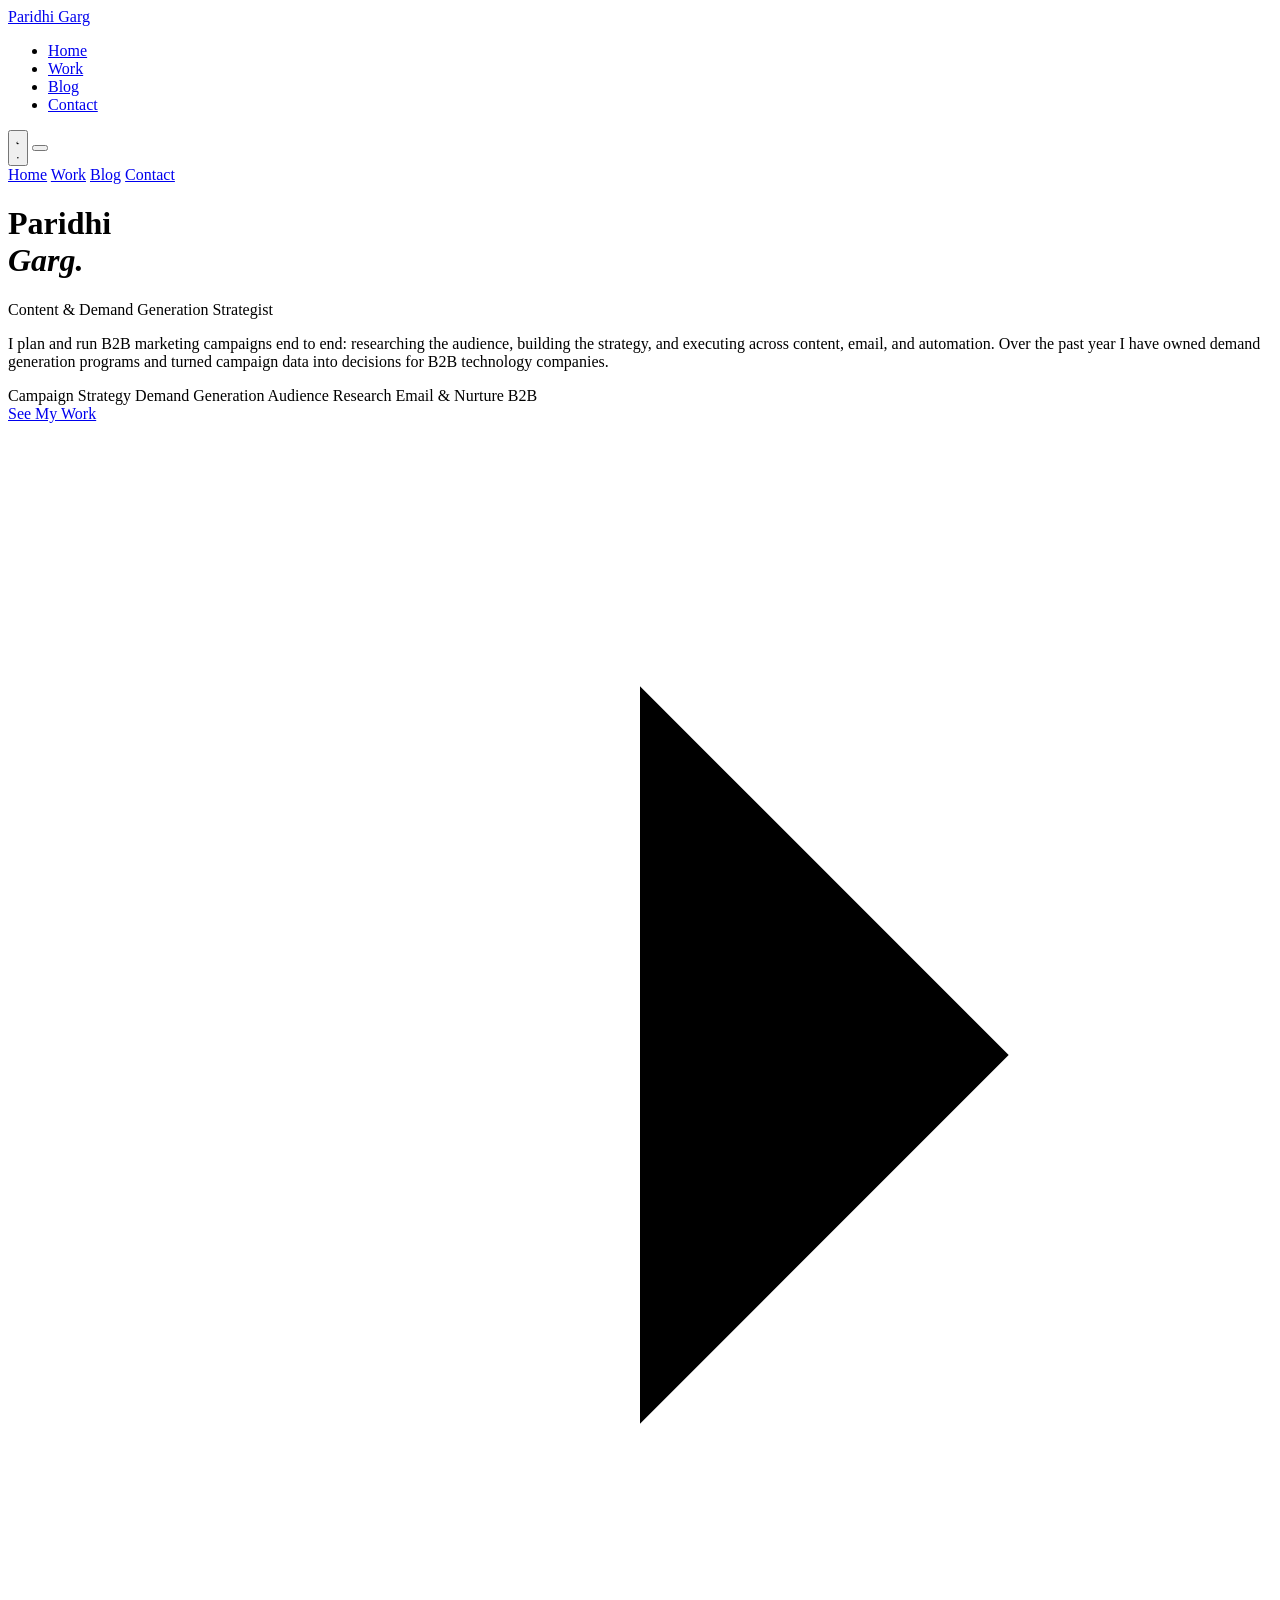
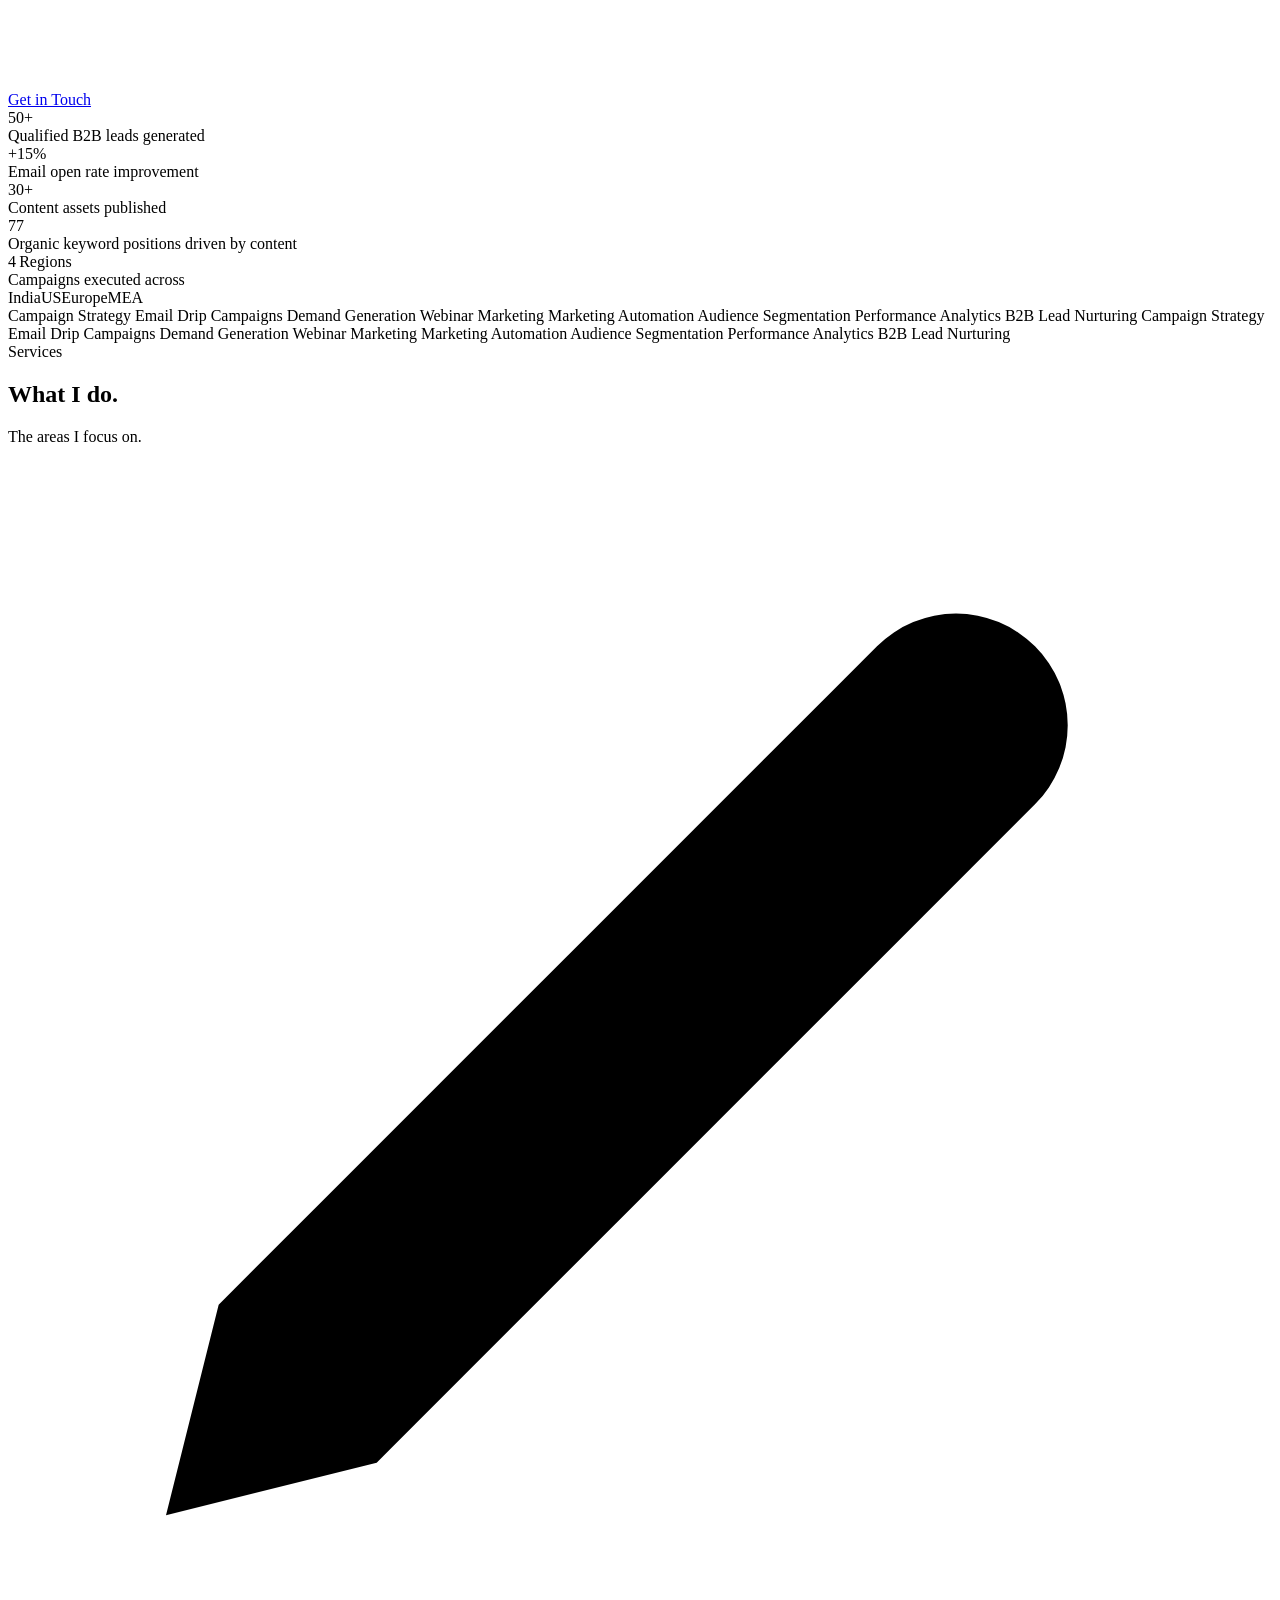
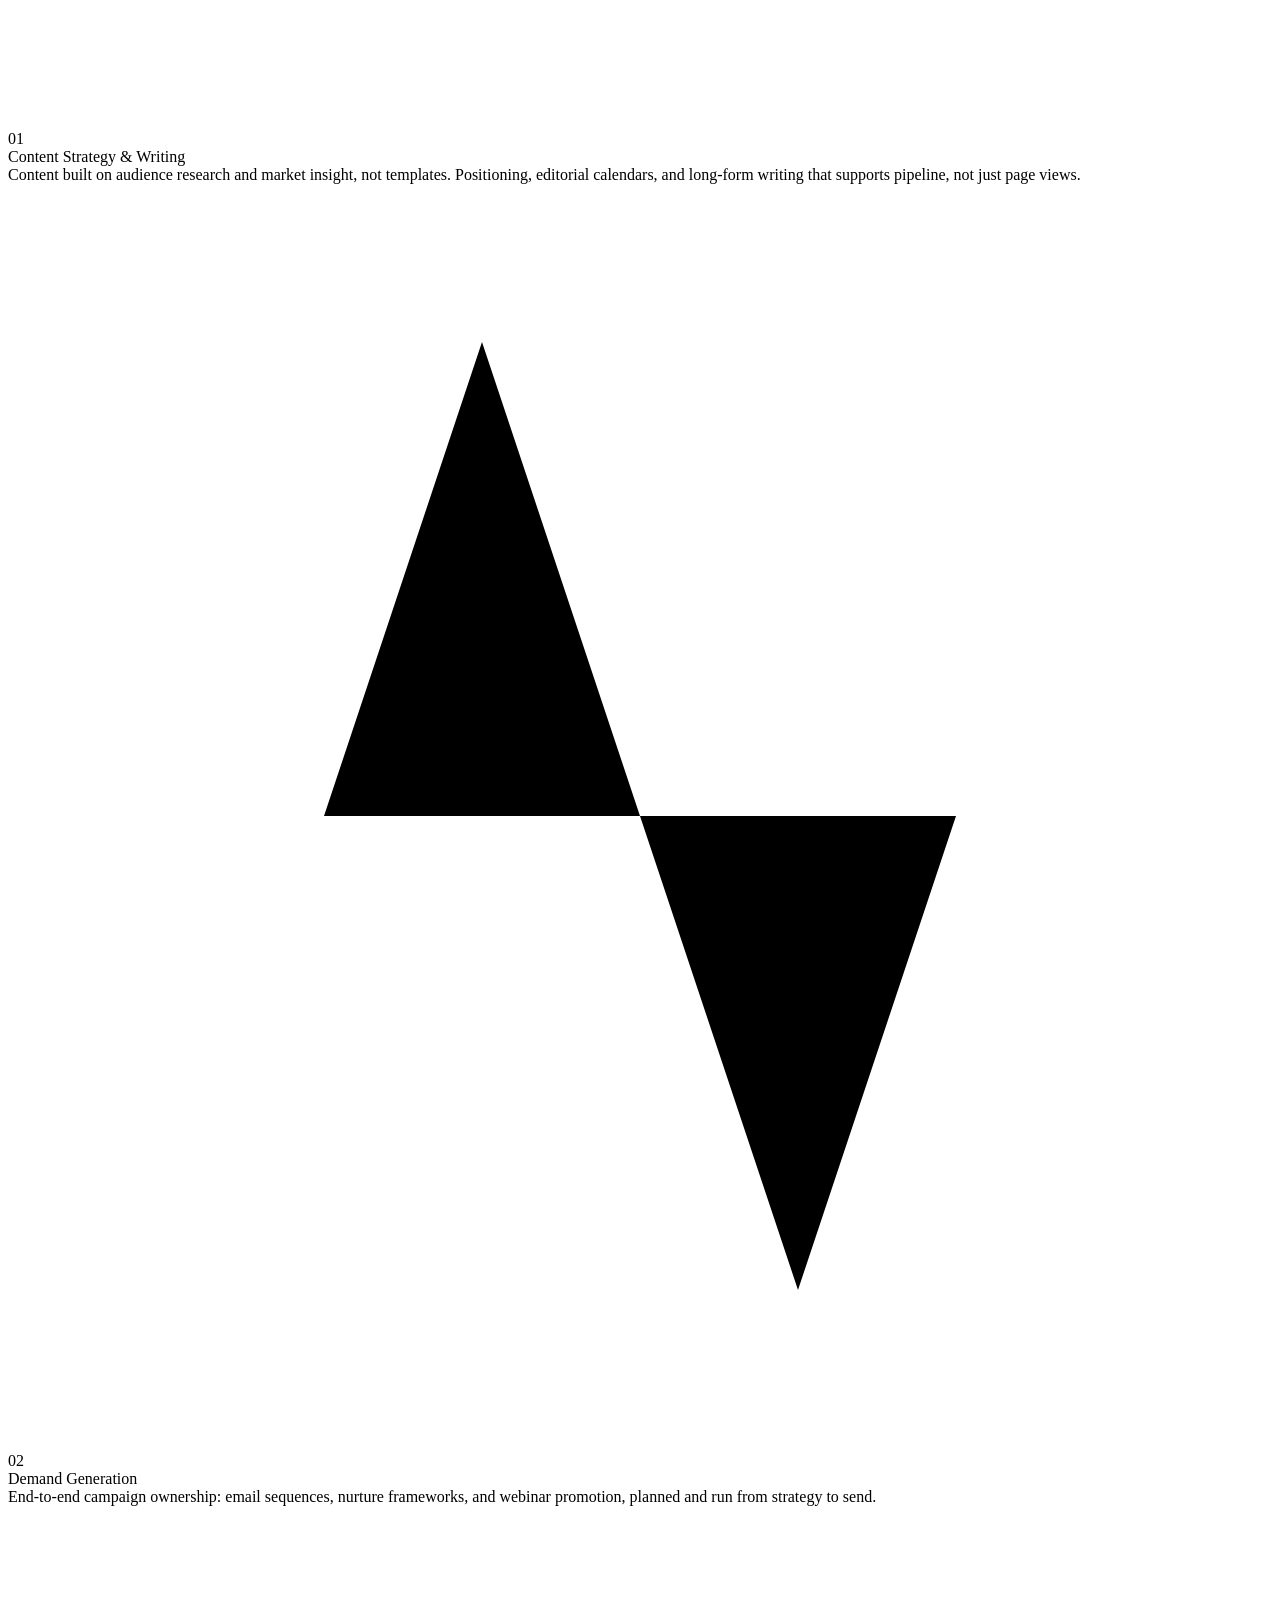
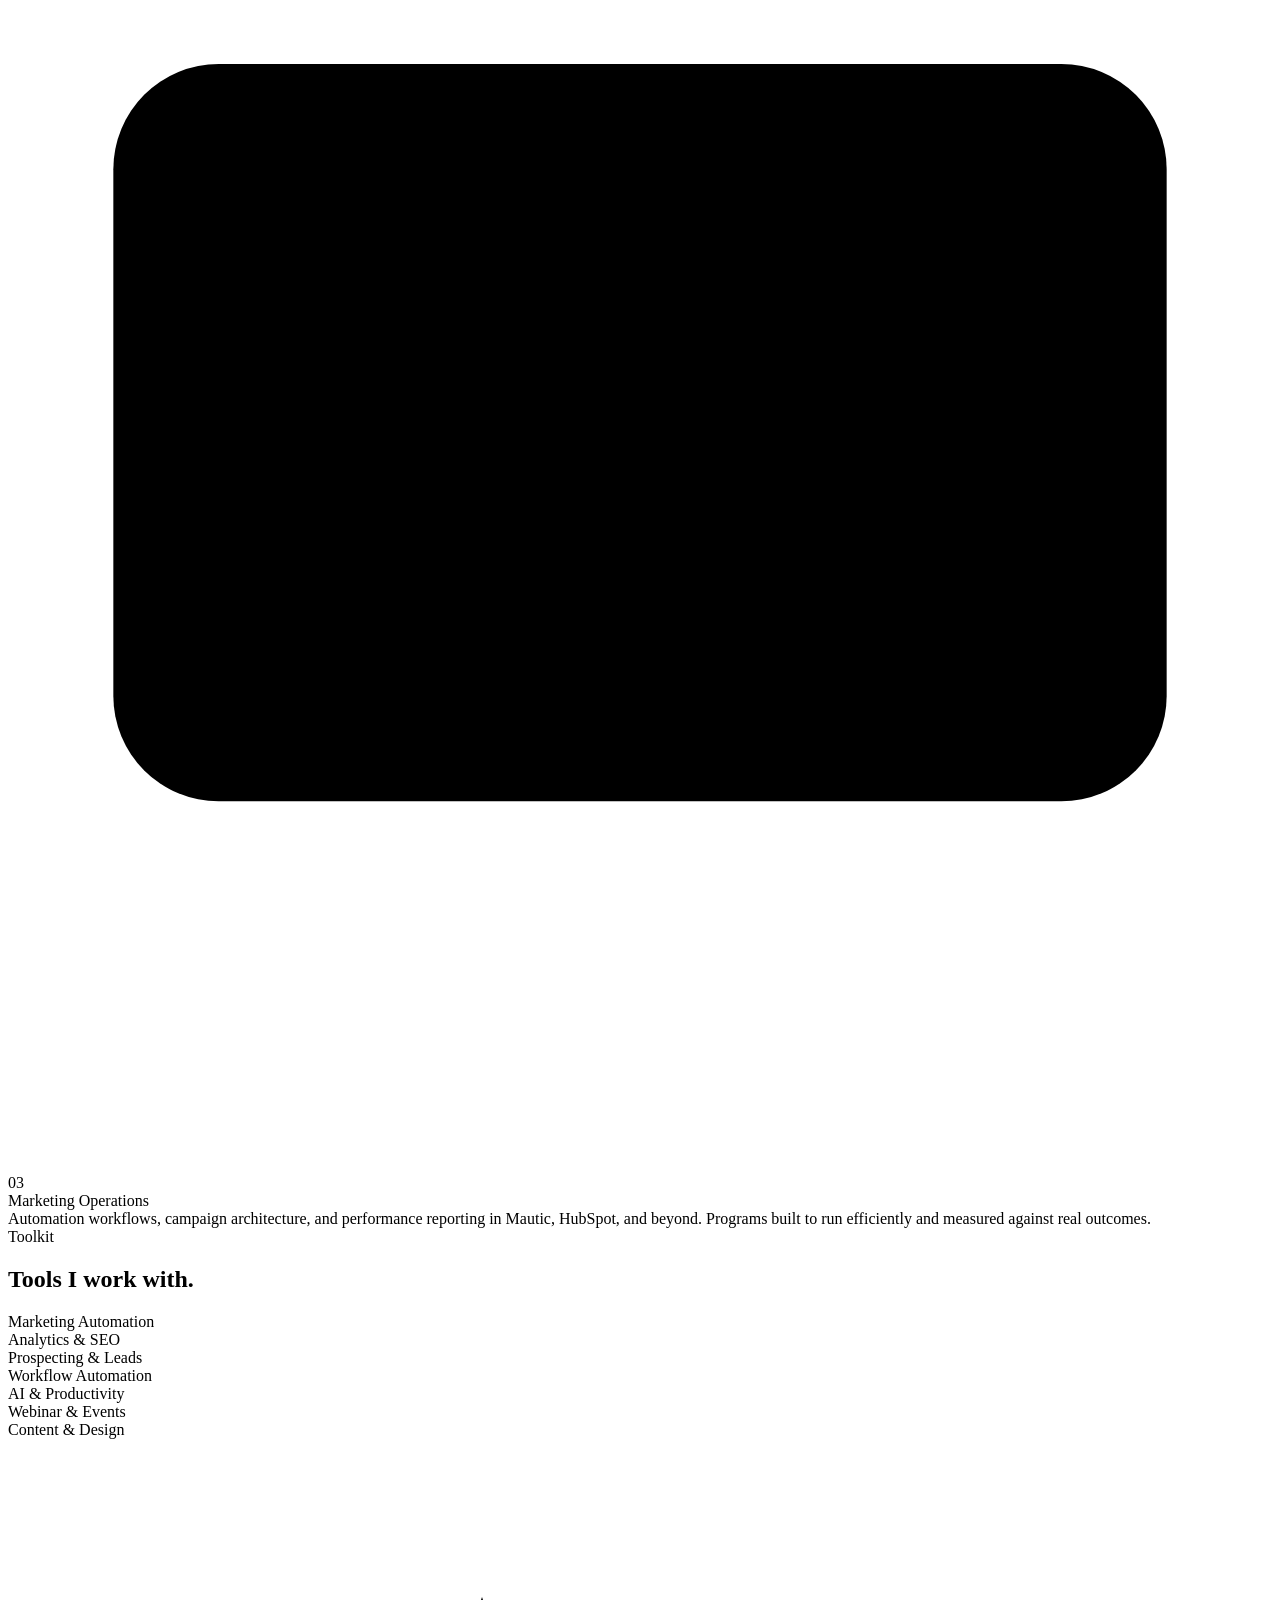
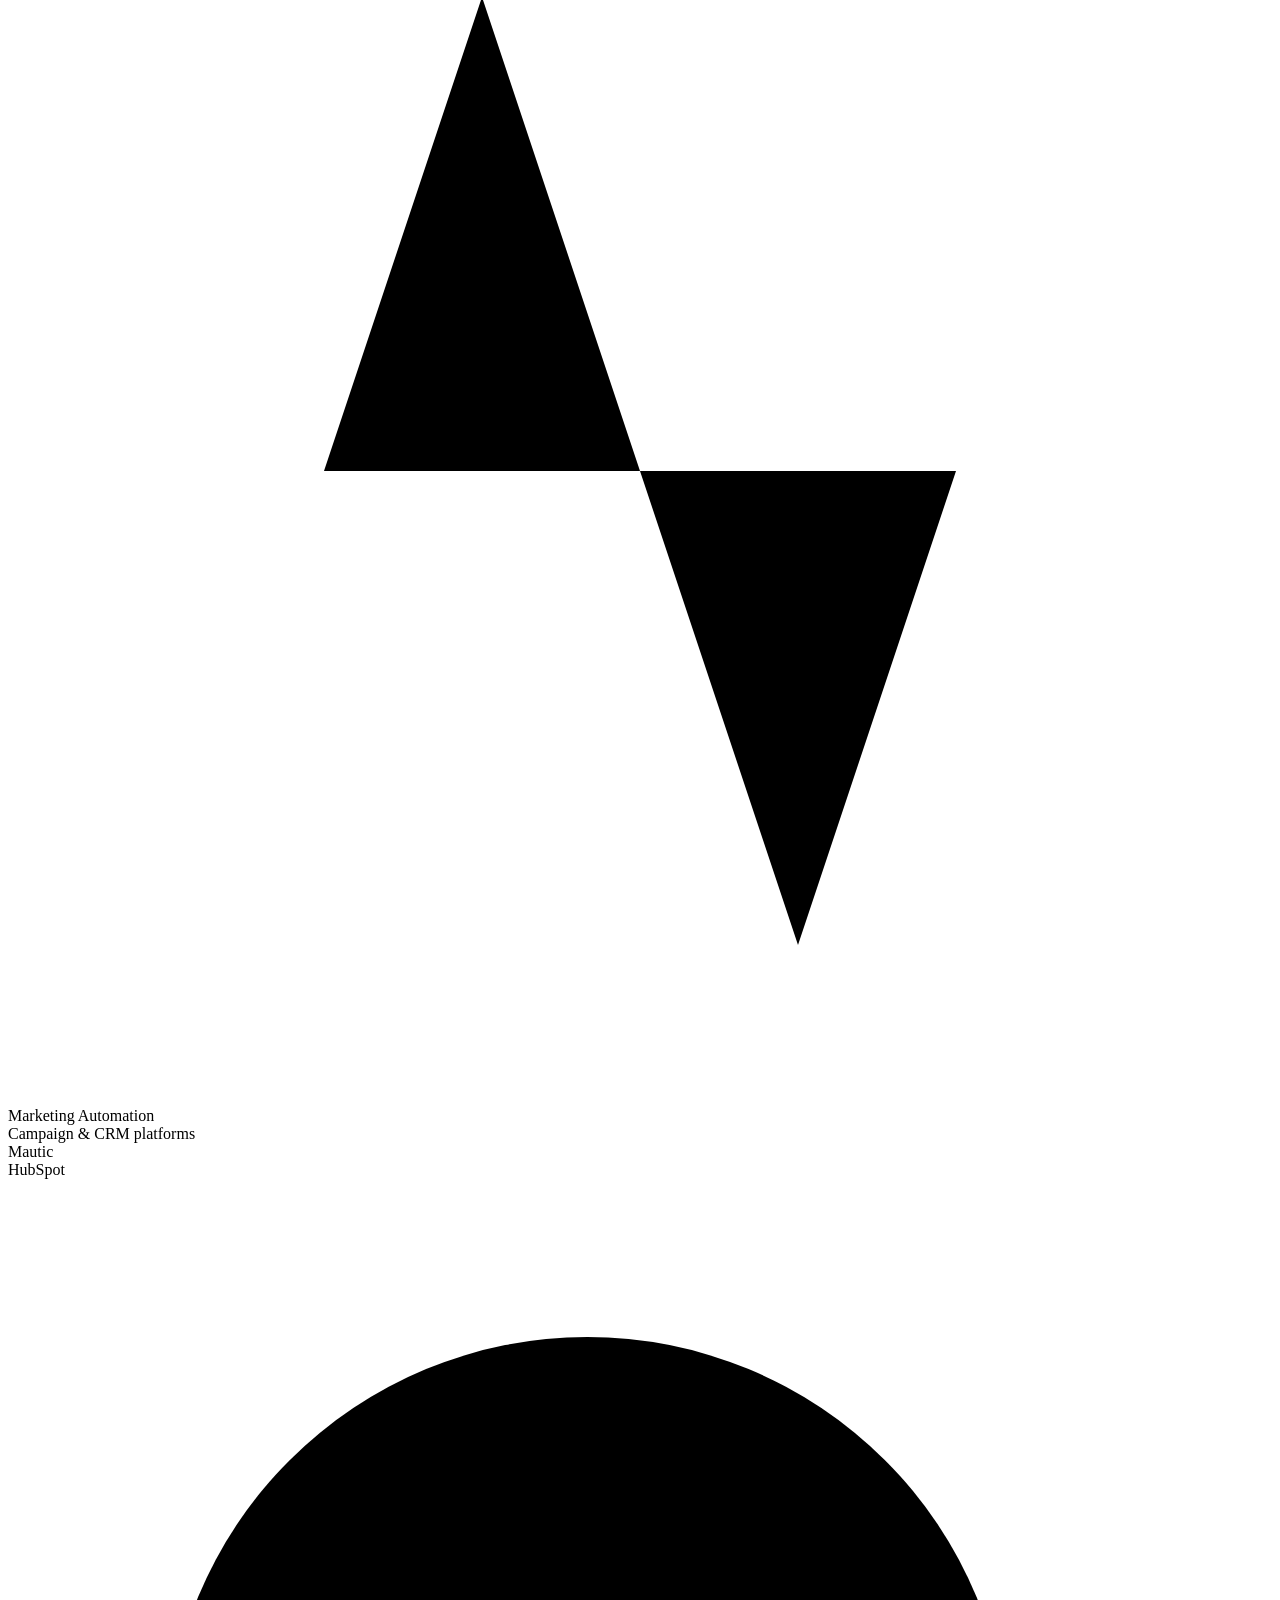
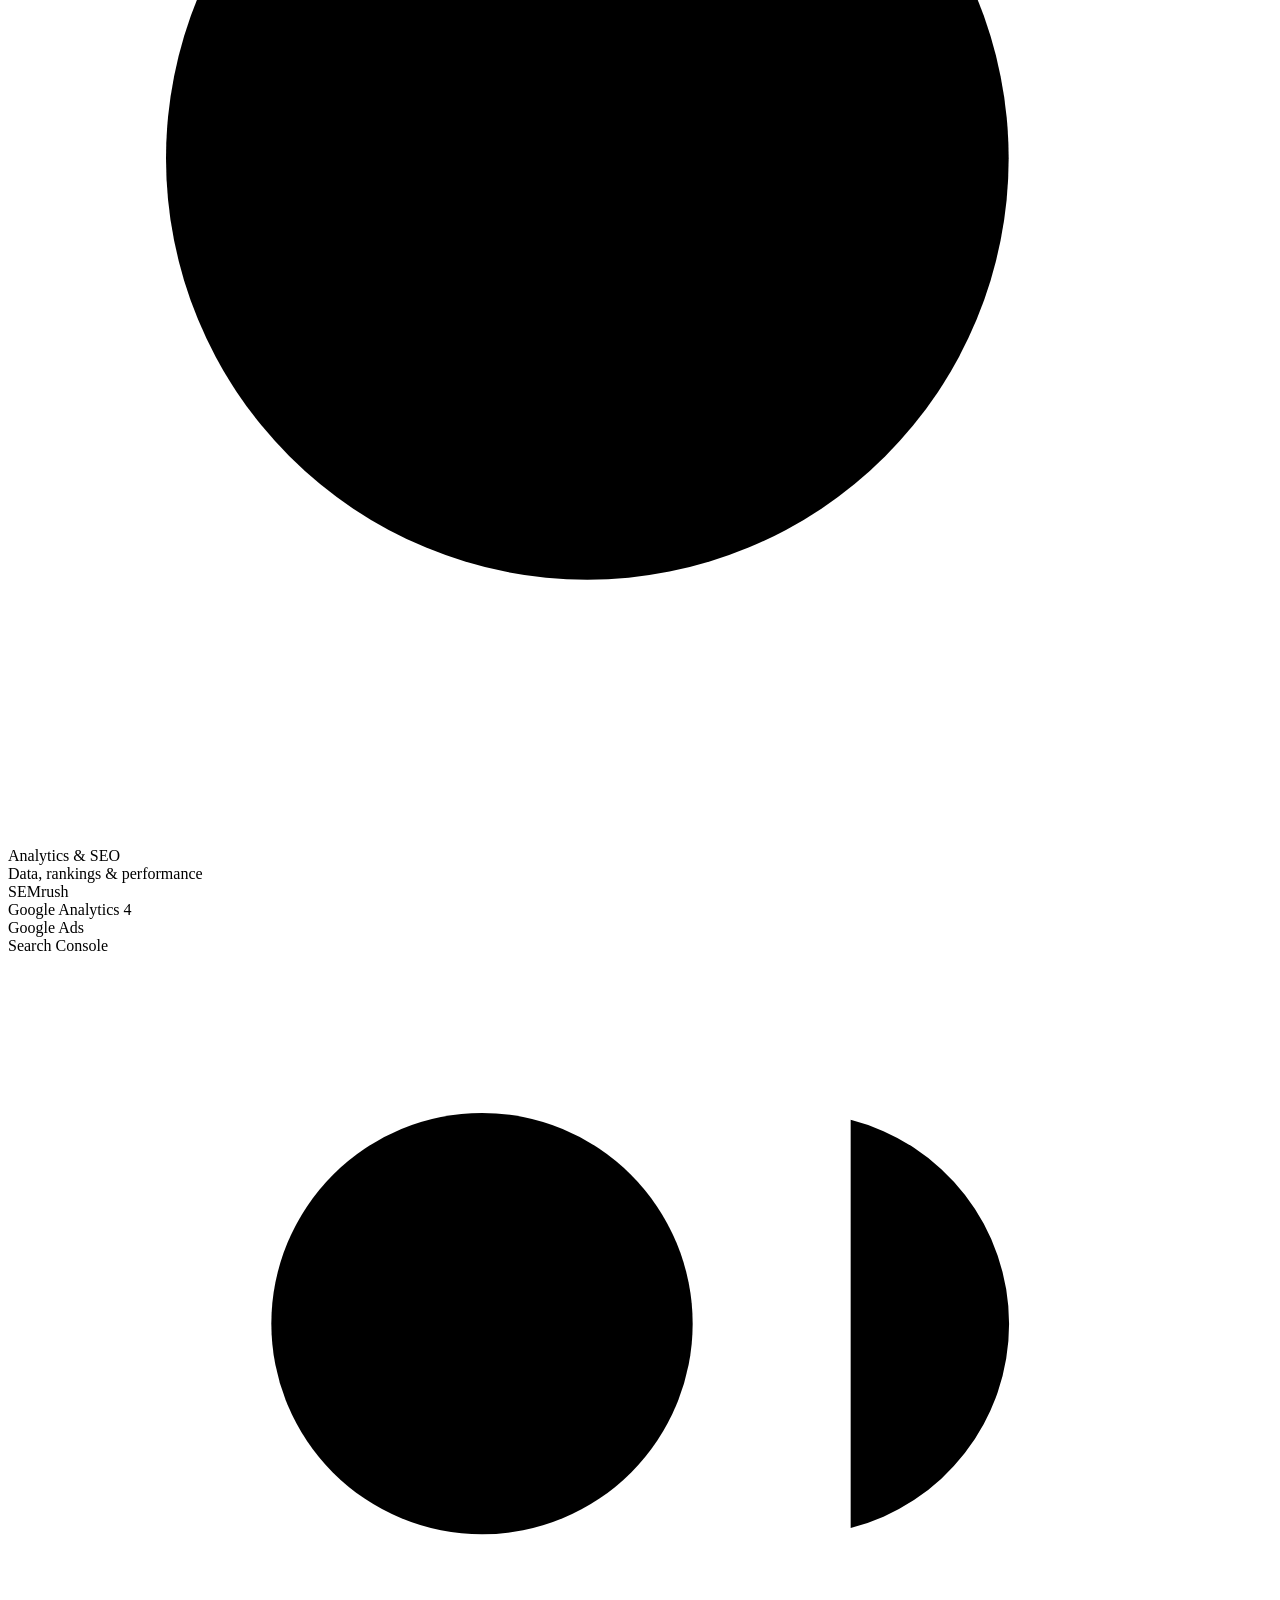
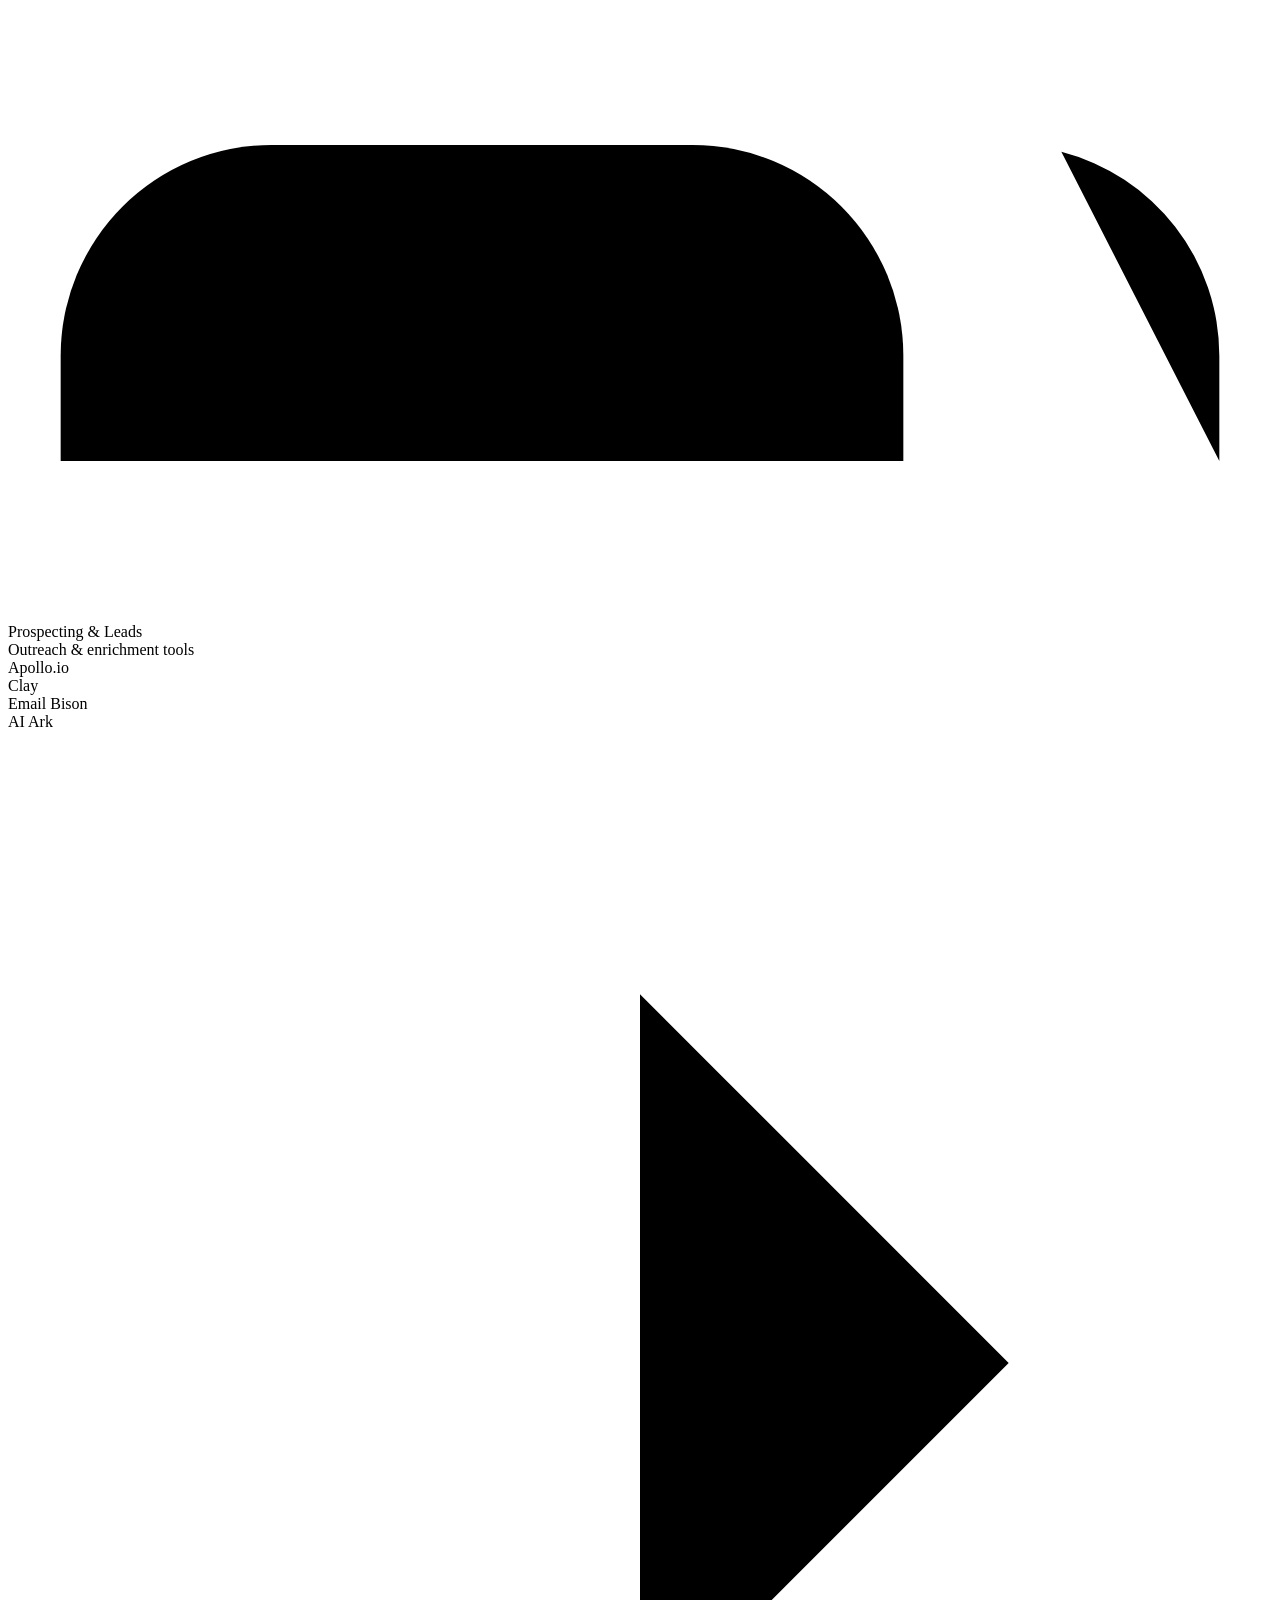
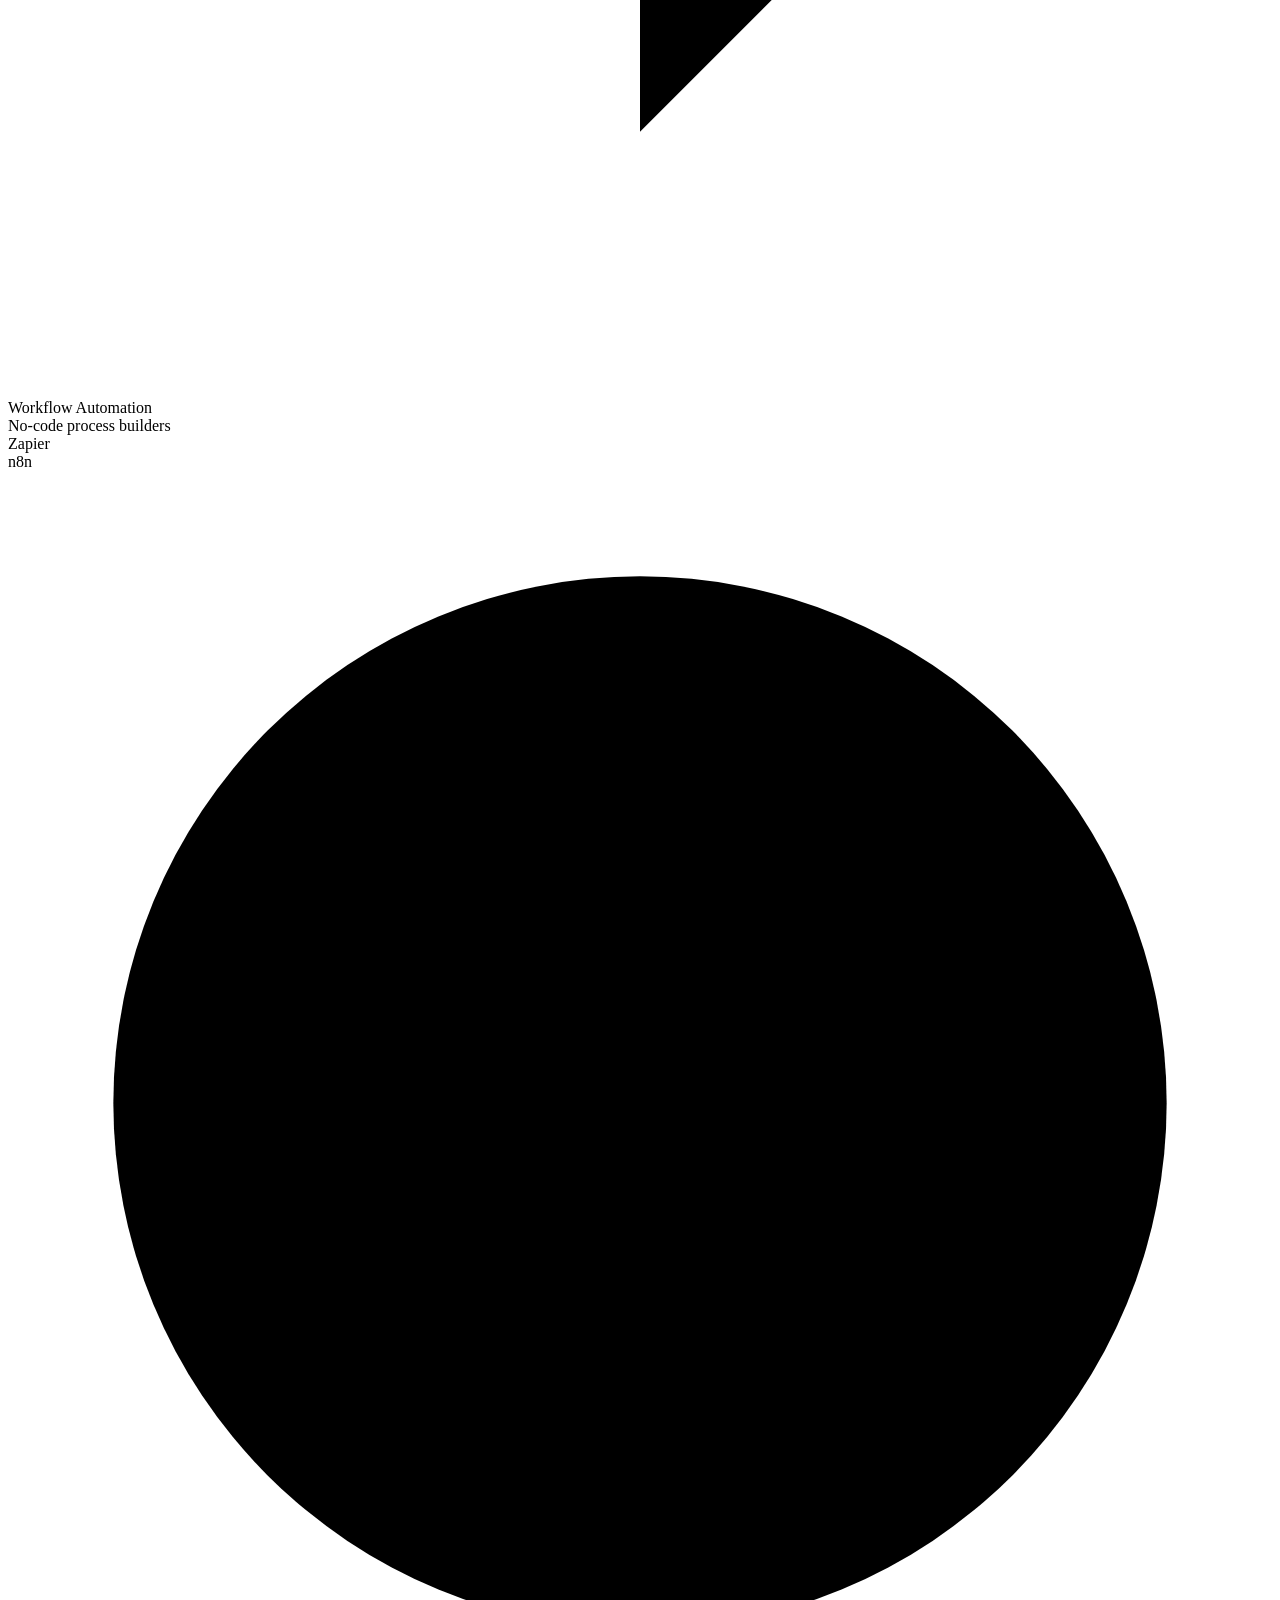
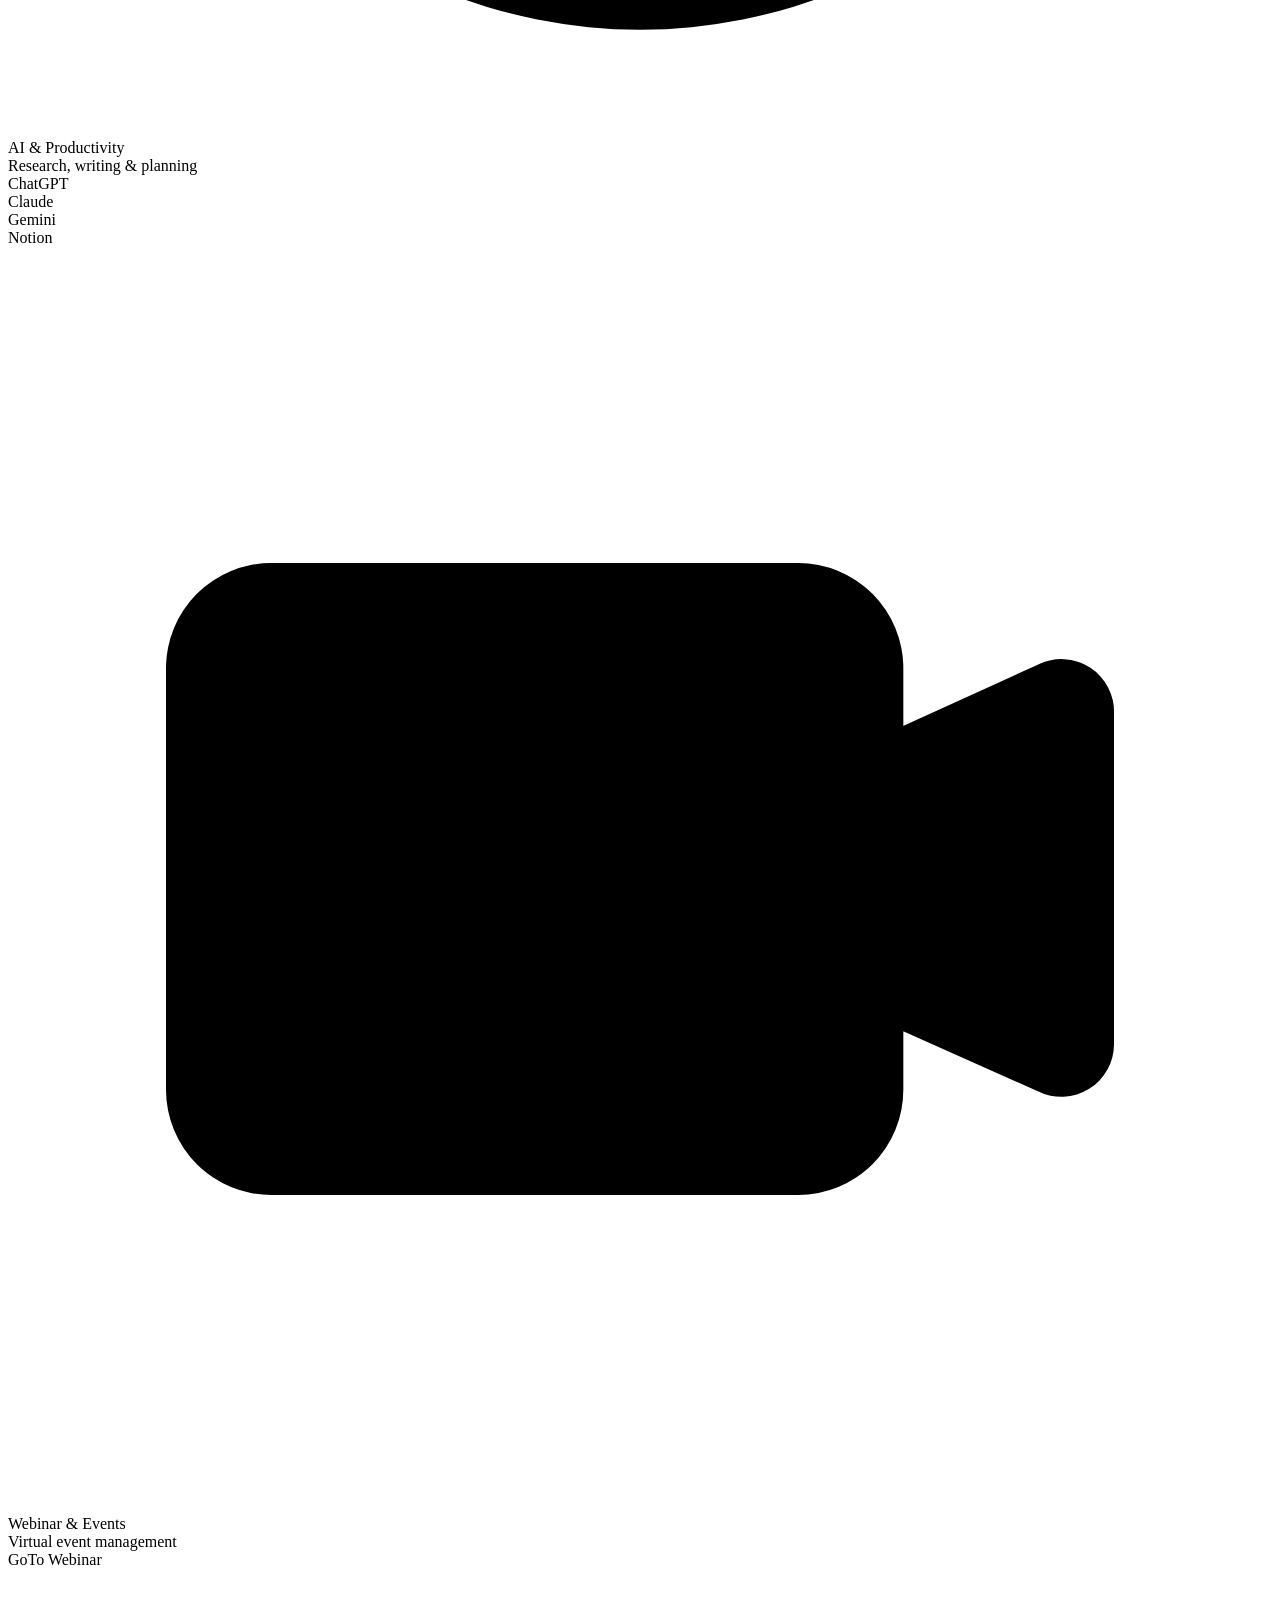
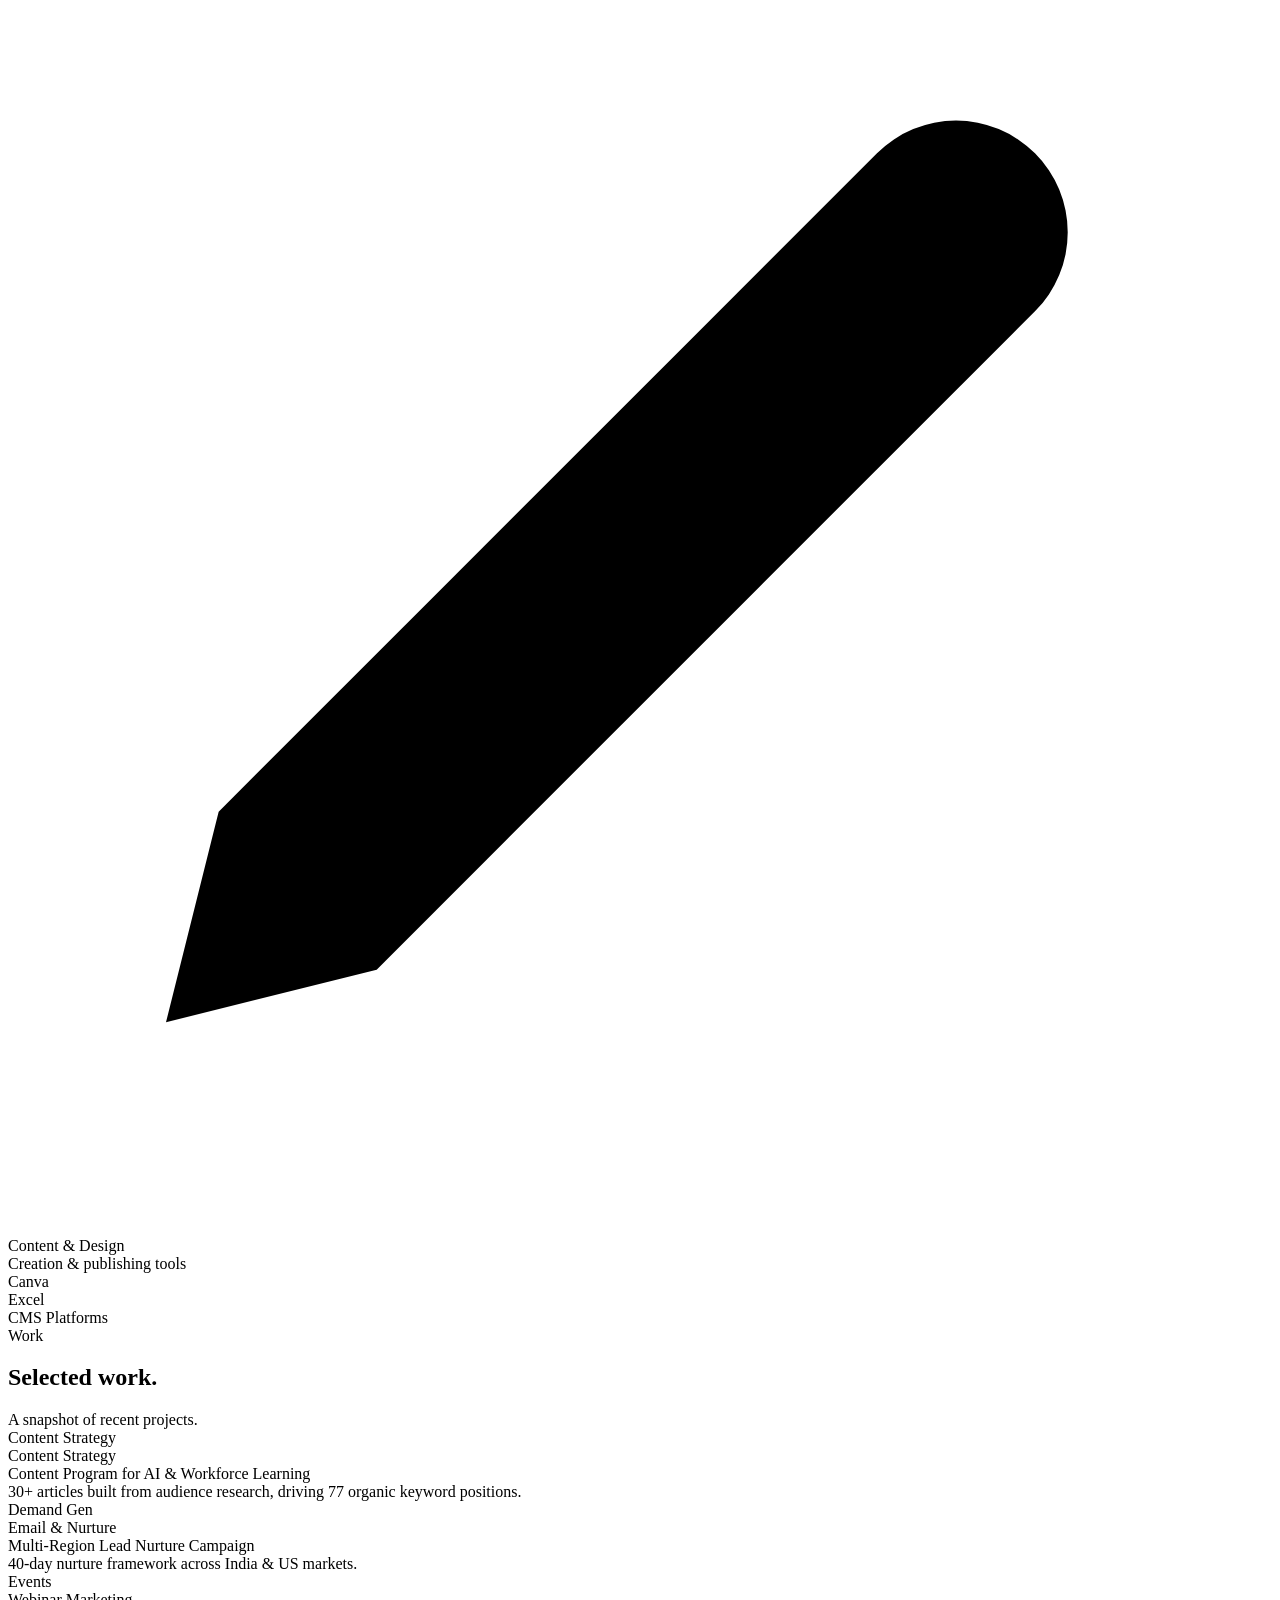
==== commit c2491264: "Update index.html" ====
--- a/index.html
+++ b/index.html
@@ -7,693 +7,7 @@
 <link rel="preconnect" href="https://fonts.googleapis.com">
 <link rel="preconnect" href="https://fonts.gstatic.com" crossorigin>
 <link href="https://fonts.googleapis.com/css2?family=Fraunces:ital,opsz,wght@0,9..144,300;0,9..144,400;0,9..144,600;1,9..144,300;1,9..144,400;1,9..144,600&family=Inter:wght@300;400;500;600&display=swap" rel="stylesheet">
-<style>
-*,*::before,*::after{box-sizing:border-box;margin:0;padding:0}
-
-/* ── DARK THEME (default) ── */
-:root{
-  --bg:        #0e1116;
-  --bg2:       #161b22;
-  --bg3:       #1e2530;
-  --ink:       #f0f2f5;
-  --ink2:      #c9cdd8;
-  --ink3:      #8b929e;
-  --ink4:      #555e6b;
-  --accent:    #a78bfa;
-  --accent2:   #8b5cf6;
-  --accent-l:  #2e1f5e;
-  --accent-l2: #1e1538;
-  --rule:      #252d38;
-  --nav-bg0:   rgba(14,17,22,0);
-  --nav-bg1:   var(--nav-bg1);
-  --nav-border:var(--glass-b);
-  --glass-bg:  var(--glass-bg);
-  --glass-b:   var(--glass-b);
-  --shadow:    var(--shadow);
-  --serif:     'Fraunces', Georgia, serif;
-  --sans:      'Inter', system-ui, sans-serif;
-}
-
-/* ── LIGHT THEME ── */
-[data-theme="light"]{
-  --bg:        #f8f7f4;
-  --bg2:       #ffffff;
-  --bg3:       #eeecea;
-  --ink:       #111218;
-  --ink2:      #2e3044;
-  --ink3:      #6b6f7c;
-  --ink4:      #a0a4b0;
-  --accent:    #7c3aed;
-  --accent2:   #6d28d9;
-  --accent-l:  #ede9fe;
-  --accent-l2: #f5f3ff;
-  --rule:      #e4e2de;
-  --nav-bg0:   rgba(248,247,244,0);
-  --nav-bg1:   rgba(248,247,244,.92);
-  --nav-border:rgba(228,226,222,.9);
-  --glass-bg:  rgba(255,255,255,.75);
-  --glass-b:   rgba(228,226,222,.8);
-  --shadow:    rgba(17,18,24,.08);
-}
-
-/* ── THEME TRANSITION ── */
-body{transition:background .3s,color .3s}
-*{transition:background-color .25s,border-color .25s,color .2s,box-shadow .25s}
-
-html{scroll-behavior:smooth}
-body{font-family:var(--sans);background:var(--bg);color:var(--ink);font-size:16px;line-height:1.65;-webkit-font-smoothing:antialiased;overflow-x:hidden}
-
-/* ─── NAV ─── */
-nav{
-  position:fixed;top:0;left:0;right:0;z-index:200;
-  height:64px;padding:0 clamp(24px,6vw,80px);
-  display:flex;align-items:center;justify-content:space-between;
-  transition:background .3s,border-color .3s;
-  border-bottom:1px solid transparent;
-  background:var(--nav-bg0);
-}
-nav.solid{background:var(--nav-bg1);backdrop-filter:blur(20px);-webkit-backdrop-filter:blur(20px);border-color:var(--nav-border)}
-.nav-logo{
-  font-family:var(--serif);font-size:18px;font-weight:700;
-  color:var(--ink);text-decoration:none;letter-spacing:.01em;cursor:pointer
-}
-.nav-links{display:flex;align-items:center;gap:4px;list-style:none}
-.nav-links li a{
-  display:block;padding:8px 14px;
-  font-size:11px;font-weight:600;letter-spacing:.12em;text-transform:uppercase;
-  color:var(--ink3);text-decoration:none;cursor:pointer;
-  position:relative;transition:color .2s
-}
-.nav-links li a::after{
-  content:'';position:absolute;bottom:4px;left:14px;right:14px;
-  height:1.5px;background:var(--accent);
-  transform:scaleX(0);transform-origin:left;transition:transform .25s
-}
-.nav-links li a:hover{color:var(--ink)}
-.nav-links li a.on{color:var(--accent)}
-.nav-links li a.on::after{transform:scaleX(1)}
-.nav-contact-btn{
-  background:var(--accent);color:#fff !important;
-  border-radius:4px;padding:9px 20px !important;
-  letter-spacing:.08em !important;
-  transition:background .2s,transform .15s !important
-}
-.nav-contact-btn:hover{background:var(--accent2) !important;transform:translateY(-1px)}
-.nav-contact-btn::after{display:none !important}
-
-/* ─── THEME TOGGLE ─── */
-.theme-btn{
-  width:36px;height:36px;border-radius:50%;
-  border:1.5px solid var(--rule);
-  background:var(--bg2);
-  display:flex;align-items:center;justify-content:center;
-  cursor:pointer;flex-shrink:0;
-  transition:border-color .2s,background .2s,transform .2s;
-  margin-left:8px
-}
-.theme-btn:hover{border-color:var(--accent);transform:rotate(20deg)}
-.theme-btn svg{width:16px;height:16px;fill:none;stroke:var(--ink3);stroke-width:1.8;stroke-linecap:round;stroke-linejoin:round;transition:stroke .2s}
-.theme-btn:hover svg{stroke:var(--accent)}
-.theme-btn .icon-moon{display:block}
-.theme-btn .icon-sun{display:none}
-[data-theme="light"] .theme-btn .icon-moon{display:none}
-[data-theme="light"] .theme-btn .icon-sun{display:block}
-
-/* ─── PAGE SYSTEM ─── */
-.pg{display:none;min-height:100vh}
-.pg.show{display:block}
-
-/* ─── FADE IN ─── */
-@keyframes fadeUp{from{opacity:0;transform:translateY(20px)}to{opacity:1;transform:translateY(0)}}
-.pg.show>*{animation:fadeUp .45s cubic-bezier(.22,1,.36,1) both}
-.pg.show>*:nth-child(2){animation-delay:.06s}
-.pg.show>*:nth-child(3){animation-delay:.12s}
-.pg.show>*:nth-child(4){animation-delay:.18s}
-.pg.show>*:nth-child(5){animation-delay:.24s}
-
-/* ─── SCROLL REVEAL ─── */
-.rv{opacity:0;transform:translateY(22px);transition:opacity .55s ease,transform .55s ease}
-.rv.in{opacity:1;transform:none}
-.rv-l{opacity:0;transform:translateX(-22px);transition:opacity .55s ease,transform .55s ease}
-.rv-l.in{opacity:1;transform:none}
-.rv-r{opacity:0;transform:translateX(22px);transition:opacity .55s ease,transform .55s ease}
-.rv-r.in{opacity:1;transform:none}
-
-/* ─── SHARED ─── */
-.wrap{max-width:1120px;margin:0 auto;padding:0 clamp(24px,6vw,80px)}
-.eyebrow{
-  font-size:10px;font-weight:700;letter-spacing:.14em;text-transform:uppercase;
-  color:var(--accent);margin-bottom:14px;
-  display:block
-}
-.eyebrow::before{display:none}
-.sec-title{font-family:var(--serif);font-size:clamp(30px,4vw,50px);font-weight:600;line-height:1.1;color:var(--ink);margin-bottom:12px}
-.sec-sub{font-size:15px;color:var(--ink3);font-weight:400;line-height:1.7;max-width:520px;margin-bottom:0}
-hr.rule{border:none;border-top:1px solid var(--rule);margin:0 clamp(24px,6vw,80px)}
-
-/* ─── TICKER ─── */
-.ticker{overflow:hidden;background:var(--bg2);border-top:1px solid var(--rule);border-bottom:1px solid var(--rule);padding:13px 0}
-.tick-track{display:flex;width:max-content;animation:tick 26s linear infinite}
-.tick-track:hover{animation-play-state:paused}
-.tick-item{display:block;padding:0 28px;white-space:nowrap;font-size:10.5px;font-weight:600;letter-spacing:.16em;text-transform:uppercase;color:var(--ink3)}
-.tick-dot{width:4px;height:4px;background:var(--accent);border-radius:50%;flex-shrink:0}
-@keyframes tick{from{transform:translateX(0)}to{transform:translateX(-50%)}}
-
-/* ═══════════ HOME ═══════════ */
-
-/* hero */
-.hero-wrap{
-  padding-top:64px;min-height:100vh;
-  display:grid;grid-template-rows:1fr auto;
-  background:var(--bg);
-  position:relative;overflow:hidden
-}
-.hero-orb{position:absolute;border-radius:50%;pointer-events:none;filter:blur(70px)}
-.hero-orb-1{width:560px;height:560px;top:-100px;right:-60px;background:radial-gradient(circle,rgba(37,99,235,.13),transparent 70%);animation:orbFloat1 8s ease-in-out infinite}
-.hero-orb-2{width:400px;height:400px;bottom:-80px;left:-80px;background:radial-gradient(circle,rgba(37,99,235,.08),transparent 70%);animation:orbFloat2 10s ease-in-out infinite}
-.hero-orb-3{width:300px;height:300px;top:40%;left:35%;background:radial-gradient(circle,rgba(96,165,250,.07),transparent 70%);animation:orbFloat1 12s ease-in-out infinite 2s}
-@keyframes orbFloat1{0%,100%{transform:translate(0,0) scale(1)}50%{transform:translate(20px,-30px) scale(1.05)}}
-@keyframes orbFloat2{0%,100%{transform:translate(0,0) scale(1)}50%{transform:translate(-15px,20px) scale(1.08)}}
-.hero-inner{
-  display:flex;align-items:center;padding:60px clamp(24px,6vw,80px);
-  position:relative;z-index:1
-}
-.hero-grid{
-  max-width:1120px;margin:0 auto;width:100%;
-  display:grid;grid-template-columns:1fr 420px;gap:72px;align-items:center
-}
-.hero-badge{
-  display:inline-flex;align-items:center;gap:8px;
-  background:rgba(249,240,235,.7);border:1px solid rgba(232,196,182,.8);
-  backdrop-filter:blur(12px);-webkit-backdrop-filter:blur(12px);
-  border-radius:100px;padding:6px 16px;
-  font-size:10.5px;font-weight:700;letter-spacing:.12em;text-transform:uppercase;
-  color:var(--accent);margin-bottom:28px
-}
-.pulse{width:6px;height:6px;border-radius:50%;background:var(--accent);animation:pa 2s infinite}
-@keyframes pa{0%,100%{box-shadow:0 0 0 0 rgba(37,99,235,.4)}50%{box-shadow:0 0 0 6px rgba(37,99,235,0)}}
-.hero-h1{
-  font-family:var(--serif);
-  font-size:clamp(52px,7.5vw,96px);
-  font-weight:700;line-height:.98;
-  color:var(--ink);margin-bottom:0;letter-spacing:-.01em
-}
-.hero-h1 em{font-style:italic;color:var(--accent)}
-.hero-div{display:flex;align-items:center;gap:14px;margin:22px 0 20px}
-.hero-div-line{width:32px;height:1.5px;background:var(--accent);flex-shrink:0}
-.hero-role{font-size:13px;font-weight:500;color:var(--ink3);letter-spacing:.06em}
-.hero-bio{font-size:15.5px;color:var(--ink2);line-height:1.8;max-width:480px;margin-bottom:32px;font-weight:400}
-.hero-tags{display:flex;flex-wrap:wrap;gap:8px;margin-bottom:36px}
-.htag{
-  background:transparent;border:1px solid var(--rule);
-  border-radius:100px;padding:5px 14px;
-  font-size:11.5px;color:var(--ink3);
-  transition:all .2s;cursor:default
-}
-.htag:hover{border-color:var(--accent);color:var(--accent);background:var(--accent-l2)}
-.hero-btns{display:flex;gap:12px;flex-wrap:wrap}
-.btn{
-  display:inline-flex;align-items:center;gap:8px;
-  padding:13px 26px;border-radius:5px;
-  font-size:13px;font-weight:600;letter-spacing:.04em;
-  text-decoration:none;cursor:pointer;transition:all .22s
-}
-.btn-solid{background:var(--accent);color:#fff;border:1.5px solid var(--accent)}
-.btn-solid:hover{background:var(--accent2);border-color:var(--accent2);transform:translateY(-2px);box-shadow:0 8px 24px rgba(167,139,250,.25)}
-.btn-solid svg{width:14px;height:14px;fill:none;stroke:#fff;stroke-width:2.2;stroke-linecap:round;stroke-linejoin:round;transition:transform .2s}
-.btn-solid:hover svg{transform:translateX(3px)}
-.btn-outline{background:transparent;color:var(--ink);border:1.5px solid var(--rule)}
-.btn-outline:hover{border-color:var(--accent);color:var(--accent)}
-
-/* stat cards */
-.stat-grid{display:grid;grid-template-columns:1fr 1fr;gap:10px}
-.sc{
-  background:var(--glass-bg);border:1px solid var(--glass-b);
-  backdrop-filter:blur(16px);-webkit-backdrop-filter:blur(16px);
-  border-radius:14px;padding:22px 20px;
-  cursor:default;transition:transform .2s,box-shadow .2s,border-color .2s,background .2s;
-  box-shadow:0 2px 12px rgba(0,0,0,.04),inset 0 1px 0 rgba(255,255,255,.06)
-}
-.sc:hover{transform:translateY(-3px);box-shadow:0 12px 32px rgba(0,0,0,.08),inset 0 1px 0 rgba(255,255,255,.04);border-color:rgba(232,196,182,.8);background:var(--glass-bg)}
-.sc-n{font-family:var(--serif);font-size:44px;font-weight:700;color:var(--ink);line-height:1;display:flex;align-items:baseline;gap:2px}
-.sc-s{font-size:22px;color:var(--accent)}
-.sc-l{font-size:12px;color:var(--ink3);margin-top:6px;line-height:1.4;font-weight:400}
-.sc.w2{grid-column:span 2;display:flex;align-items:center;justify-content:space-between;gap:16px}
-.sc.w2 .sc-n{font-size:28px}
-.rtags{display:flex;gap:6px;flex-wrap:wrap}
-.rtag{font-size:10px;font-weight:600;letter-spacing:.08em;text-transform:uppercase;background:var(--accent-l);color:var(--accent);padding:3px 10px;border-radius:100px}
-
-/* ─── deliver section ─── */
-.sec-deliver{padding:64px 0;background:var(--bg);position:relative;overflow:hidden}
-.sec-deliver::before{content:'';position:absolute;width:500px;height:500px;border-radius:50%;background:radial-gradient(circle,rgba(37,99,235,.07),transparent 70%);top:-100px;right:-100px;pointer-events:none;filter:blur(60px)}
-.deliver-grid{
-  display:grid;grid-template-columns:repeat(3,1fr);
-  margin-top:36px;gap:20px
-}
-.dc{
-  background:var(--glass-bg);border:1px solid var(--glass-b);
-  backdrop-filter:blur(14px);-webkit-backdrop-filter:blur(14px);
-  border-radius:16px;padding:48px 36px 44px;
-  display:flex;flex-direction:column;
-  transition:transform .25s,box-shadow .25s,border-color .25s;
-  cursor:default;position:relative;overflow:hidden;
-  box-shadow:0 4px 20px rgba(0,0,0,.05),inset 0 1px 0 rgba(255,255,255,.04)
-}
-.dc:hover{transform:translateY(-5px);box-shadow:0 20px 48px rgba(0,0,0,.1),inset 0 1px 0 rgba(255,255,255,.06);border-color:rgba(232,196,182,.9)}
-.dc-accent-bar{
-  position:absolute;top:0;left:0;right:0;height:3px;
-  background:linear-gradient(90deg,var(--accent),#60a5fa);
-  transform:scaleX(0);transform-origin:left;transition:transform .35s
-}
-.dc:hover .dc-accent-bar{transform:scaleX(1)}
-.dc-icon{
-  width:52px;height:52px;border-radius:14px;
-  background:var(--accent-l);border:1px solid rgba(167,139,250,.25);
-  display:flex;align-items:center;justify-content:center;
-  margin-bottom:28px;flex-shrink:0;
-  transition:background .25s,transform .25s
-}
-.dc:hover .dc-icon{background:var(--accent);transform:scale(1.06)}
-.dc-icon svg{width:22px;height:22px;fill:none;stroke:var(--accent);stroke-width:1.8;stroke-linecap:round;stroke-linejoin:round;transition:stroke .25s}
-.dc:hover .dc-icon svg{stroke:#fff}
-.dc-num{
-  font-size:10px;font-weight:700;letter-spacing:.18em;text-transform:uppercase;
-  color:var(--accent);margin-bottom:10px;opacity:.7
-}
-.dc-title{
-  font-family:var(--serif);font-size:22px;font-weight:700;
-  color:var(--ink);margin-bottom:14px;line-height:1.2
-}
-.dc-desc{font-size:14px;color:var(--ink3);line-height:1.85;font-weight:400;flex:1}
-
-/* ─── toolkit ─── */
-.sec-toolkit{padding:64px 0;background:var(--bg);position:relative;overflow:hidden}
-.sec-toolkit::before{content:'';position:absolute;width:400px;height:400px;border-radius:50%;background:radial-gradient(circle,rgba(37,99,235,.06),transparent 70%);bottom:-80px;left:-80px;pointer-events:none;filter:blur(50px)}
-.toolkit-wrap{margin-top:36px}
-.tk-cats-row{
-  display:flex;gap:10px;flex-wrap:wrap;margin-bottom:32px
-}
-.tk-filter{
-  padding:8px 18px;border-radius:100px;
-  border:1.5px solid var(--rule);background:var(--bg2);
-  font-size:11.5px;font-weight:600;color:var(--ink3);
-  cursor:pointer;transition:all .2s;letter-spacing:.03em
-}
-.tk-filter.on,.tk-filter:hover{
-  background:var(--accent);border-color:var(--accent);color:#fff
-}
-.tk-board{
-  background:var(--glass-bg);border:1px solid var(--glass-b);
-  backdrop-filter:blur(14px);-webkit-backdrop-filter:blur(14px);
-  border-radius:14px;overflow:hidden;
-  box-shadow:0 4px 20px rgba(0,0,0,.05),inset 0 1px 0 rgba(255,255,255,.04)
-}
-.tk-panel{
-  padding:36px 32px;
-  display:none;
-  animation:tkFade .25s ease
-}
-@keyframes tkFade{from{opacity:0;transform:translateY(6px)}to{opacity:1;transform:none}}
-.tk-panel.on{display:block}
-.tk-panel-head{
-  display:flex;align-items:center;gap:14px;margin-bottom:24px
-}
-.tk-panel-icon{
-  width:44px;height:44px;border-radius:12px;
-  background:var(--accent-l);border:1px solid rgba(167,139,250,.25);
-  display:flex;align-items:center;justify-content:center;flex-shrink:0
-}
-.tk-panel-icon svg{width:20px;height:20px;fill:none;stroke:var(--accent);stroke-width:1.8;stroke-linecap:round;stroke-linejoin:round}
-.tk-panel-label{
-  font-size:13px;font-weight:700;color:var(--ink);letter-spacing:.01em
-}
-.tk-panel-sub{font-size:11.5px;color:var(--ink4);margin-top:2px;font-weight:400}
-.tk-chips{display:flex;flex-wrap:wrap;gap:8px}
-.tk-chip{
-  background:var(--bg);border:1.5px solid var(--rule);
-  border-radius:8px;padding:9px 16px;
-  font-size:13px;font-weight:600;color:var(--ink2);
-  transition:all .2s;cursor:default;
-  display:flex;align-items:center;gap:7px
-}
-.tk-chip:hover{
-  border-color:var(--accent);color:var(--accent);
-  background:var(--accent-l2);transform:translateY(-2px)
-}
-.tk-chip-dot{
-  width:6px;height:6px;border-radius:50%;
-  background:var(--accent);opacity:.4;flex-shrink:0;transition:opacity .2s
-}
-.tk-chip:hover .tk-chip-dot{opacity:1}
-
-/* ─── work preview ─── */
-.sec-work-prev{padding:64px 0;background:var(--bg)}
-.work-prev-grid{display:grid;grid-template-columns:repeat(3,1fr);gap:20px;margin-top:32px}
-.wpc{
-  background:var(--glass-bg);border:1px solid var(--glass-b);
-  backdrop-filter:blur(10px);-webkit-backdrop-filter:blur(10px);
-  border-radius:10px;overflow:hidden;
-  transition:transform .25s,box-shadow .25s,border-color .25s;
-  cursor:pointer;box-shadow:0 2px 12px rgba(0,0,0,.04),inset 0 1px 0 rgba(255,255,255,.06)
-}
-.wpc:hover{transform:translateY(-4px);box-shadow:0 16px 40px rgba(0,0,0,.1),inset 0 1px 0 rgba(255,255,255,.06);border-color:rgba(232,196,182,.8)}
-.wpc-thumb{
-  height:148px;display:flex;align-items:center;justify-content:center;
-  font-size:10px;font-weight:700;letter-spacing:.14em;text-transform:uppercase;color:var(--ink4)
-}
-.wpc-thumb.t1{background:linear-gradient(135deg,#f5f0eb,#ede6de)}
-.wpc-thumb.t2{background:linear-gradient(135deg,#ebf0f0,#dce8e8)}
-.wpc-thumb.t3{background:linear-gradient(135deg,#f0ebf5,#e6dced)}
-.wpc-body{padding:22px 20px}
-.wpc-tag{font-size:10px;font-weight:700;letter-spacing:.12em;text-transform:uppercase;color:var(--accent);margin-bottom:8px}
-.wpc-title{font-size:15px;font-weight:600;color:var(--ink);margin-bottom:8px;line-height:1.35}
-.wpc-desc{font-size:13px;color:var(--ink3);line-height:1.65;font-weight:400}
-
-/* ─── home contact strip ─── */
-.sec-cstrip{padding:64px 0;background:var(--bg2);border-top:1px solid var(--rule)}
-.cstrip-inner{display:flex;align-items:center;justify-content:space-between;gap:48px}
-.cstrip-title{font-family:var(--serif);font-size:clamp(28px,4vw,44px);font-weight:700;line-height:1.15;color:var(--ink);margin-bottom:12px}
-.cstrip-title em{font-style:italic;color:var(--accent)}
-.cstrip-sub{font-size:14.5px;color:var(--ink3);font-weight:400}
-.cstrip-links{display:flex;flex-direction:column;gap:14px;flex-shrink:0}
-.clink{
-  display:flex;align-items:center;gap:14px;
-  text-decoration:none;font-size:14px;color:var(--ink2);
-  transition:color .2s
-}
-.clink:hover{color:var(--accent)}
-.clink-icon{
-  width:40px;height:40px;border:1px solid var(--rule);
-  border-radius:8px;display:flex;align-items:center;justify-content:center;
-  flex-shrink:0;transition:border-color .2s,background .2s
-}
-.clink:hover .clink-icon{border-color:var(--accent);background:var(--accent-l2)}
-.clink-icon svg{width:16px;height:16px;fill:none;stroke:currentColor;stroke-width:1.8;stroke-linecap:round}
-
-/* ═══════════ WORK PAGE ═══════════ */
-.work-hero{
-  padding:88px clamp(24px,6vw,80px) 48px;
-  background:var(--bg)
-}
-.work-hero-inner{max-width:1120px;margin:0 auto}
-
-/* project accordion */
-.sec-projects{padding:0 0 52px;background:var(--bg)}
-.proj-list{max-width:1120px;margin:0 auto;padding:0 clamp(24px,6vw,80px);display:flex;flex-direction:column;gap:12px}
-.pi{
-  border:1px solid var(--glass-b);border-radius:12px;
-  background:var(--glass-bg);overflow:hidden;
-  backdrop-filter:blur(10px);-webkit-backdrop-filter:blur(10px);
-  transition:box-shadow .2s,border-color .2s;
-  box-shadow:0 2px 10px rgba(0,0,0,.04)
-}
-.pi.open{box-shadow:0 8px 32px rgba(0,0,0,.09);border-color:rgba(232,196,182,.8)}
-.pi-hd{
-  display:grid;grid-template-columns:52px 1fr auto;
-  align-items:center;gap:20px;padding:26px 28px;
-  cursor:pointer;transition:background .2s
-}
-.pi-hd:hover{background:var(--bg)}
-.pi-n{
-  font-family:var(--serif);font-size:34px;font-weight:700;
-  color:var(--rule);line-height:1;transition:color .2s
-}
-.pi.open .pi-n,.pi-hd:hover .pi-n{color:var(--accent)}
-.pi-tag{font-size:10px;font-weight:700;letter-spacing:.14em;text-transform:uppercase;color:var(--accent);margin-bottom:4px}
-.pi-title{font-family:var(--serif);font-size:20px;font-weight:700;color:var(--ink);line-height:1.25}
-.pi-tog{
-  width:32px;height:32px;border-radius:50%;
-  border:1.5px solid var(--rule);
-  display:flex;align-items:center;justify-content:center;
-  flex-shrink:0;color:var(--ink3);font-size:20px;line-height:1;
-  transition:all .25s
-}
-.pi.open .pi-tog{background:var(--accent);border-color:var(--accent);color:#fff;transform:rotate(45deg)}
-.pi-bd{display:none;padding:0 28px 28px;border-top:1px solid var(--rule);margin:0 14px}
-.pi-bd.open{display:grid;grid-template-columns:1fr 1fr 1fr;gap:28px;padding-top:28px}
-.pc-lbl{font-size:9.5px;font-weight:700;letter-spacing:.18em;text-transform:uppercase;color:var(--ink4);margin-bottom:12px;padding-bottom:8px;border-bottom:1px solid var(--rule)}
-.pc p{font-size:14px;color:var(--ink2);line-height:1.75}
-.pc ul{list-style:none}
-.pc li{font-size:14px;color:var(--ink2);padding:6px 0;border-bottom:1px solid var(--bg2);display:flex;gap:10px;align-items:flex-start}
-.pc li::before{content:'→';color:var(--accent);flex-shrink:0;font-size:11px;margin-top:3px;font-weight:700}
-.ipills{display:flex;flex-wrap:wrap;gap:8px}
-.ip{background:var(--accent-l);color:var(--accent);font-size:11.5px;font-weight:600;padding:5px 13px;border-radius:100px}
-
-/* published articles */
-.sec-articles{padding:52px 0;background:var(--bg2);border-top:1px solid var(--rule)}
-.articles-inner{max-width:1120px;margin:0 auto;padding:0 clamp(24px,6vw,80px)}
-.art-tabs{display:flex;gap:4px;background:var(--bg);border:1px solid var(--rule);border-radius:8px;padding:5px;width:fit-content;margin:36px 0}
-.atab{padding:8px 20px;border-radius:5px;border:none;font-size:11px;font-weight:700;letter-spacing:.08em;text-transform:uppercase;cursor:pointer;background:transparent;color:var(--ink3);transition:all .2s}
-.atab.on{background:var(--accent);color:#fff}
-.apane{display:none}
-.apane.on{display:block}
-.art-grid{display:grid;grid-template-columns:repeat(3,1fr);gap:14px}
-.art-card{
-  background:var(--bg);border:1px solid var(--rule);
-  border-radius:10px;padding:24px;
-  text-decoration:none;color:inherit;
-  display:flex;flex-direction:column;justify-content:space-between;
-  min-height:185px;transition:all .22s;position:relative;overflow:hidden
-}
-.art-card::before{
-  content:'';position:absolute;top:0;left:0;bottom:0;width:3px;
-  background:var(--accent);transform:scaleY(0);transform-origin:bottom;transition:transform .3s
-}
-.art-card:hover{transform:translateY(-3px);box-shadow:0 14px 36px rgba(0,0,0,.08);border-color:transparent}
-.art-card:hover::before{transform:scaleY(1)}
-.art-tag{font-size:10px;font-weight:700;color:var(--accent);letter-spacing:.12em;text-transform:uppercase;margin-bottom:10px}
-.art-title{font-family:var(--serif);font-size:18px;font-weight:700;line-height:1.3;color:var(--ink);flex:1}
-.art-foot{display:flex;justify-content:space-between;align-items:center;margin-top:16px}
-.art-rank{font-size:10.5px;background:var(--accent-l);color:var(--accent);padding:3px 10px;border-radius:3px;font-weight:600}
-.art-arrow{font-size:17px;color:var(--ink4);transition:transform .2s,color .2s}
-.art-card:hover .art-arrow{transform:translate(3px,-3px);color:var(--accent)}
-.asset-grid{display:grid;grid-template-columns:1fr 1fr;gap:10px}
-.asc{
-  background:var(--bg);border:1px solid var(--rule);
-  border-radius:10px;padding:18px 20px;
-  display:flex;align-items:center;gap:14px;transition:all .2s
-}
-.asc:hover{border-color:var(--accent);background:var(--accent-l2);transform:translateX(3px)}
-.asc-ic{
-  width:38px;height:38px;border-radius:8px;
-  background:var(--bg2);display:flex;align-items:center;justify-content:center;
-  flex-shrink:0;transition:background .2s
-}
-.asc:hover .asc-ic{background:var(--accent)}
-.asc-ic svg{width:17px;height:17px;fill:none;stroke:var(--ink2);stroke-width:1.8;stroke-linecap:round;transition:stroke .2s}
-.asc:hover .asc-ic svg{stroke:#fff}
-.asc-title{font-size:13.5px;font-weight:600;color:var(--ink)}
-.asc-sub{font-size:11.5px;color:var(--ink4);margin-top:2px}
-
-/* ═══════════ BLOG PAGE ═══════════ */
-.blog-hero{padding:88px clamp(24px,6vw,80px) 48px;background:var(--bg)}
-.blog-hero-inner{max-width:1120px;margin:0 auto}
-.blog-entries{
-  max-width:1120px;margin:0 auto;
-  padding:0 clamp(24px,6vw,80px) 80px;
-  display:flex;flex-direction:column
-}
-.be{
-  display:grid;grid-template-columns:72px 1fr 130px;
-  gap:28px;align-items:start;
-  padding:36px 0;border-bottom:1px solid var(--rule)
-}
-.be:first-child{border-top:1px solid var(--rule)}
-.be:hover .be-title{color:var(--accent)}
-.be-num{
-  font-family:var(--serif);font-size:38px;font-weight:700;
-  font-style:italic;color:var(--bg3);line-height:1.05;
-  transition:color .2s;padding-top:2px
-}
-.be:hover .be-num{color:var(--accent-l)}
-.be-tag{font-size:10px;font-weight:700;letter-spacing:.14em;text-transform:uppercase;color:var(--accent);margin-bottom:7px}
-.be-title{font-family:var(--serif);font-size:23px;font-weight:700;color:var(--ink);line-height:1.25;margin-bottom:10px;transition:color .2s}
-.be-exc{font-size:14px;color:var(--ink3);line-height:1.7;font-weight:400}
-.be-pill{
-  display:inline-block;font-size:10px;font-weight:700;
-  letter-spacing:.1em;text-transform:uppercase;
-  padding:5px 12px;border-radius:100px;
-  background:var(--bg2);color:var(--ink4);border:1px solid var(--rule);
-  margin-top:4px
-}
-.be-pill.soon{background:var(--accent-l2);color:var(--accent);border-color:rgba(167,139,250,.25)}
-
-/* ═══════════ CONTACT PAGE ═══════════ */
-.contact-pg{
-  min-height:calc(100vh - 64px);padding-top:64px;
-  display:flex;flex-direction:column;justify-content:center;
-  background:var(--bg)
-}
-.contact-inner{
-  max-width:1120px;margin:0 auto;
-  padding:52px clamp(24px,6vw,80px);
-  display:grid;grid-template-columns:1fr 1fr;gap:80px;align-items:center
-}
-.contact-left{}
-.contact-h{font-family:var(--serif);font-size:clamp(36px,5.5vw,68px);font-weight:700;line-height:1.05;color:var(--ink);margin-bottom:20px;letter-spacing:-.01em}
-.contact-h em{font-style:italic;color:var(--accent)}
-.contact-sub{font-size:15px;color:var(--ink3);line-height:1.75;max-width:420px;font-weight:400}
-.contact-cards{display:flex;flex-direction:column;gap:14px}
-.ccard{
-  display:flex;align-items:center;gap:18px;
-  padding:20px 24px;
-  background:var(--glass-bg);
-  border:1px solid var(--glass-b);
-  backdrop-filter:blur(14px);-webkit-backdrop-filter:blur(14px);
-  border-radius:12px;
-  text-decoration:none;transition:all .22s;
-  position:relative;overflow:hidden;
-  box-shadow:0 2px 14px rgba(15,17,23,.05),inset 0 1px 0 rgba(255,255,255,.06)
-}
-.ccard::before{content:'';position:absolute;inset:0;background:var(--accent-l2);transform:translateX(-100%);transition:transform .3s}
-.ccard:hover{border-color:rgba(232,196,182,.9);transform:translateX(4px);box-shadow:0 8px 28px rgba(15,17,23,.1)}
-.ccard:hover::before{transform:translateX(0)}
-.ccard-ic{
-  width:44px;height:44px;border:1px solid var(--rule);
-  border-radius:10px;display:flex;align-items:center;justify-content:center;
-  flex-shrink:0;position:relative;z-index:1;
-  background:var(--bg);transition:all .2s
-}
-.ccard:hover .ccard-ic{border-color:rgba(167,139,250,.25);background:var(--accent-l)}
-.ccard-ic svg{width:18px;height:18px;fill:none;stroke:var(--ink2);stroke-width:1.8;stroke-linecap:round;transition:stroke .2s}
-.ccard:hover .ccard-ic svg{stroke:var(--accent)}
-.ccard-txt{position:relative;z-index:1}
-.ccard-lbl{font-size:10px;color:var(--ink4);text-transform:uppercase;letter-spacing:.12em;font-weight:700}
-.ccard-val{font-size:15px;color:var(--ink);font-weight:500}
-
-/* ═══════════ BLOG POST PAGE ═══════════ */
-.post-pg{padding-top:64px;min-height:100vh;background:var(--bg)}
-.post-back{
-  max-width:720px;margin:0 auto;
-  padding:32px clamp(24px,6vw,80px) 0;
-}
-.post-back-btn{
-  display:inline-flex;align-items:center;gap:8px;
-  font-size:12px;font-weight:600;letter-spacing:.08em;text-transform:uppercase;
-  color:var(--ink3);cursor:pointer;transition:color .2s;
-  text-decoration:none;background:none;border:none;padding:0
-}
-.post-back-btn:hover{color:var(--accent)}
-.post-back-btn svg{width:14px;height:14px;fill:none;stroke:currentColor;stroke-width:2;stroke-linecap:round;stroke-linejoin:round}
-.post-wrap{
-  max-width:720px;margin:0 auto;
-  padding:40px clamp(24px,6vw,80px) 80px
-}
-.post-tag{
-  font-size:10px;font-weight:700;letter-spacing:.16em;text-transform:uppercase;
-  color:var(--accent);margin-bottom:16px;display:block
-}
-.post-title{
-  font-family:var(--serif);
-  font-size:clamp(30px,4.5vw,48px);
-  font-weight:600;line-height:1.1;
-  color:var(--ink);margin-bottom:20px;letter-spacing:-.01em
-}
-.post-meta{
-  display:flex;align-items:center;gap:16px;
-  padding-bottom:28px;border-bottom:1px solid var(--rule);
-  margin-bottom:40px
-}
-.post-meta-author{font-size:13px;font-weight:500;color:var(--ink2)}
-.post-meta-date{font-size:13px;color:var(--ink3)}
-.post-meta-dot{width:3px;height:3px;border-radius:50%;background:var(--ink4);flex-shrink:0}
-.post-meta-read{font-size:13px;color:var(--ink3)}
-.post-body{font-size:16.5px;line-height:1.85;color:var(--ink2);font-weight:300}
-.post-body p{margin-bottom:24px}
-.post-body p:last-child{margin-bottom:0}
-.post-body h2{
-  font-family:var(--serif);font-size:24px;font-weight:600;
-  color:var(--ink);margin:48px 0 16px;line-height:1.2
-}
-.post-body h2:first-child{margin-top:0}
-.post-body strong{font-weight:600;color:var(--ink)}
-.post-body blockquote{
-  border-left:2px solid var(--accent);
-  padding:4px 0 4px 24px;
-  margin:32px 0;
-  font-family:var(--serif);font-size:20px;font-style:italic;
-  color:var(--ink3);line-height:1.6
-}
-.post-end{
-  margin-top:56px;padding-top:32px;
-  border-top:1px solid var(--rule);
-  display:flex;align-items:center;justify-content:space-between;gap:24px;flex-wrap:wrap
-}
-.post-end-label{font-size:13px;color:var(--ink3)}
-.post-share-btn{
-  display:inline-flex;align-items:center;gap:8px;
-  background:var(--accent);color:#fff;
-  padding:10px 20px;border-radius:5px;
-  font-size:12px;font-weight:600;letter-spacing:.06em;text-transform:uppercase;
-  text-decoration:none;transition:background .2s,transform .15s;cursor:pointer;border:none
-}
-.post-share-btn:hover{background:var(--accent2);transform:translateY(-1px)}
-
-/* ─── FOOTER ─── */
-.site-footer{
-  border-top:1px solid var(--rule);
-  padding:24px clamp(24px,6vw,80px);
-  display:flex;align-items:center;justify-content:space-between;
-  background:var(--bg2)
-}
-.ft-text,.ft-yr{font-size:11.5px;color:var(--ink4);font-weight:500;letter-spacing:.04em}
-
-/* ─── MOBILE NAV ─── */
-.hamburger{
-  display:none;flex-direction:column;justify-content:center;gap:5px;
-  width:40px;height:40px;cursor:pointer;z-index:300;
-  background:none;border:none;padding:4px;flex-shrink:0
-}
-.hamburger span{
-  display:block;height:2px;border-radius:2px;
-  background:var(--ink);transition:all .3s ease
-}
-.hamburger span:nth-child(1){width:22px}
-.hamburger span:nth-child(2){width:16px}
-.hamburger span:nth-child(3){width:22px}
-.hamburger.open span:nth-child(1){transform:translateY(7px) rotate(45deg);width:22px}
-.hamburger.open span:nth-child(2){opacity:0;transform:translateX(-8px)}
-.hamburger.open span:nth-child(3){transform:translateY(-7px) rotate(-45deg);width:22px}
-
-.mobile-menu{
-  display:none;position:fixed;top:64px;left:0;right:0;z-index:190;
-  background:var(--nav-bg1);backdrop-filter:blur(20px);-webkit-backdrop-filter:blur(20px);
-  border-bottom:1px solid var(--rule);
-  flex-direction:column;padding:8px 0 16px;
-  box-shadow:0 8px 32px rgba(0,0,0,.1)
-}
-.mobile-menu.open{display:flex}
-.mobile-menu a{
-  display:block;padding:14px clamp(24px,6vw,80px);
-  font-size:13px;font-weight:600;letter-spacing:.1em;text-transform:uppercase;
-  color:var(--ink3);text-decoration:none;cursor:pointer;
-  transition:color .2s,background .2s;border:none;background:none
-}
-.mobile-menu a:hover{color:var(--accent);background:var(--accent-l2)}
-.mobile-menu a.on{color:var(--accent)}
-.mobile-menu .mob-contact{
-  margin:8px clamp(24px,6vw,80px) 0;
-  background:var(--accent);color:#fff !important;
-  border-radius:6px;padding:14px 20px;text-align:center
-}
-.mobile-menu .mob-contact:hover{background:var(--accent2)}
-
-/* ─── RESPONSIVE ─── */
-@media(max-width:900px){
-  .hero-grid,.contact-inner{grid-template-columns:1fr;gap:48px}
-  .deliver-grid,.work-prev-grid{grid-template-columns:1fr}
-  .pi-bd.open,.art-grid{grid-template-columns:1fr 1fr}
-  .cstrip-inner{flex-direction:column;align-items:flex-start}
-  .be{grid-template-columns:48px 1fr;gap:16px}
-  .be-pill{display:none}
-  .nav-links{display:none}
-  .hamburger{display:flex}
-}
-@media(max-width:580px){
-  .stat-grid{grid-template-columns:1fr 1fr}
-  .art-grid,.pi-bd.open,.asset-grid{grid-template-columns:1fr}
-}
-</style>
+<link rel="stylesheet" href="/style.css">
 </head>
 <body>
 
@@ -1090,7 +404,7 @@
     </div>
   </div>
   <div class="blog-entries">
-    <a class="be rv" href="/blog/why-your-demand-gen-campaign-is-not-working" onclick="go('post-blog1');return false;" style="cursor:pointer;text-decoration:none;color:inherit">
+    <a class="be rv" href="/blog/why-your-demand-gen-campaign-is-not-working/" style="cursor:pointer;text-decoration:none;color:inherit">
       <div class="be-num">01</div>
       <div>
         <div class="be-tag">Demand Gen</div>
@@ -1116,59 +430,6 @@
         <div class="be-exc">Honest notes from my first year as a full-time marketer: what the job description left out, which skills actually mattered, and what I'd do differently.</div>
       </div>
       <div><span class="be-pill soon">Coming soon</span></div>
-    </div>
-  </div>
-  <footer class="site-footer"><span class="ft-text">Paridhi Garg</span><span class="ft-yr">© 2026</span></footer>
-</div>
-
-
-<!-- ═══════════════════════ BLOG POST 1 ═══════════════════════ -->
-<div class="pg" id="pg-post-blog1">
-  <div class="post-pg">
-    <div class="post-back">
-      <button class="post-back-btn" onclick="go('blog')">
-        <svg viewBox="0 0 24 24"><path d="M19 12H5M12 5l-7 7 7 7"/></svg>
-        Back to writing
-      </button>
-    </div>
-    <div class="post-wrap">
-      <span class="post-tag">Demand Generation</span>
-      <h1 class="post-title">Why Your Demand Gen Campaign Is Not Working</h1>
-      <div class="post-meta">
-        <span class="post-meta-author">Paridhi Garg</span>
-        <span class="post-meta-dot"></span>
-        <span class="post-meta-date">June 2026</span>
-        <span class="post-meta-dot"></span>
-        <span class="post-meta-read">5 min read</span>
-      </div>
-      <div class="post-body">
-        <p>Most demand gen campaigns that underperform get fixed in the wrong place. Marketers rewrite subject lines, test send times, switch from three emails to five, move the CTA button above the fold. Sometimes these tweaks help at the margins. They rarely fix the actual problem.</p>
-        <p>The problem is usually upstream. And it almost always comes down to two things: who you think you are talking to, and what you think they need to hear.</p>
-        <h2>Warm leads are not one audience</h2>
-        <p>There is a common assumption built into most nurture campaigns: that a warm lead is a warm lead. They know the brand, they have engaged before, so you send them a sequence and wait.</p>
-        <p>The issue is that a warm list is rarely one audience. It is several audiences who happen to share a CRM tag.</p>
-        <p>A B2B decision-maker and a B2C buyer are evaluating your product for completely different reasons, on completely different timelines, with completely different objections. Someone in the US and someone in India may have different buying contexts, different price sensitivities, and different relationships with urgency. A person who attended a webinar last week and a person who downloaded a resource three months ago are not at the same point in their journey.</p>
-        <p>When you send the same email to all of them, you are optimizing for the average of your audience, which means you are speaking directly to almost no one.</p>
-        <blockquote>Segmentation is not a nice-to-have. It is the prerequisite for everything else working.</blockquote>
-        <h2>Messaging does more heavy lifting than most people give it credit for</h2>
-        <p>Once you have your segments, the next question is what each one actually needs to hear.</p>
-        <p>This is where most demand gen campaigns lose the thread. The instinct is to lead with what you offer: the features, the outcome, the value proposition. But whether that approach works depends entirely on who is reading it.</p>
-        <p>Decision-makers are time-poor and usually already aware of their problem. They are not looking to be convinced that the problem exists. They want to know that you understand it specifically, and that booking a call is worth thirty minutes of their time. Leading with the problem, framed precisely, works better here than leading with the solution.</p>
-        <p>For buyers who are earlier in their journey, or more aspirationally motivated, outcome-led messaging tends to perform better. They respond to where they could be, not just where they are now.</p>
-        <p>Neither approach is universally correct. What matters is matching the message to the mental state of the person receiving it. The way to figure that out is not to guess. It is to think carefully about what someone in that segment already believes, what is holding them back, and what would make the next step feel obvious rather than effortful.</p>
-        <h2>The infrastructure question</h2>
-        <p>Workflow setup, send cadence, automation logic: these matter, and they need to be right. But they are the vehicle, not the message. A perfectly built sequence carrying the wrong message will underperform a simpler sequence carrying the right one.</p>
-        <p>The mistake many marketers make, especially earlier in their careers, is spending the majority of campaign prep time on the operational side and treating the copy as something to finalize at the end. The result is technically flawless emails that do not move anyone.</p>
-        <p>Work backwards. Start with the message each segment needs to hear. Build the infrastructure around delivering it well.</p>
-        <h2>The one question to ask before every campaign</h2>
-        <p>Before writing a single email, it is worth sitting with this question for each segment: what does this person already believe, and what is standing between that belief and the action I want them to take?</p>
-        <p>If you can answer that honestly and specifically, the messaging becomes much clearer. If you cannot, more emails will not fix it.</p>
-        <p>Demand gen is not a volume problem. It is a relevance problem. And relevance starts with actually knowing who you are talking to.</p>
-      </div>
-      <div class="post-end">
-        <span class="post-end-label">Found this useful? Share it.</span>
-        <a class="post-share-btn" href="https://www.linkedin.com/in/paridhi-garg-a4660429b" target="_blank" rel="noopener noreferrer">Share on LinkedIn</a>
-      </div>
     </div>
   </div>
   <footer class="site-footer"><span class="ft-text">Paridhi Garg</span><span class="ft-yr">© 2026</span></footer>
@@ -1225,18 +486,16 @@
   '/': 'home',
   '/work': 'work',
   '/blog': 'blog',
-  '/blog/why-your-demand-gen-campaign-is-not-working': 'post-blog1',
   '/contact': 'contact'
 };
 const idToPath = {};
 for (const p in routes) { idToPath[routes[p]] = p; }
 
 const pageTitles = {
-  home: 'Paridhi Garg — Content & Demand Generation Marketer',
+  home: 'Paridhi Garg — Content & Demand Generation Strategist',
   work: 'Work — Paridhi Garg',
   blog: 'Blog — Paridhi Garg',
-  contact: 'Contact — Paridhi Garg',
-  'post-blog1': 'Why Your Demand Gen Campaign Is Not Working — Paridhi Garg'
+  contact: 'Contact — Paridhi Garg'
 };
 
 // ─ PAGE NAVIGATION
@@ -1248,11 +507,6 @@
   document.getElementById('pg-'+id).classList.add('show');
   const nl=document.getElementById('nl-'+id);if(nl)nl.classList.add('on');
   const ml=document.getElementById('ml-'+id);if(ml)ml.classList.add('on');
-  // keep Blog nav highlighted when reading a post
-  if(id.startsWith('post-blog')){
-    const nb=document.getElementById('nl-blog');if(nb)nb.classList.add('on');
-    const mb=document.getElementById('ml-blog');if(mb)mb.classList.add('on');
-  }
   window.scrollTo({top:0,behavior:'instant'});
   setTimeout(initReveal,50);
 
